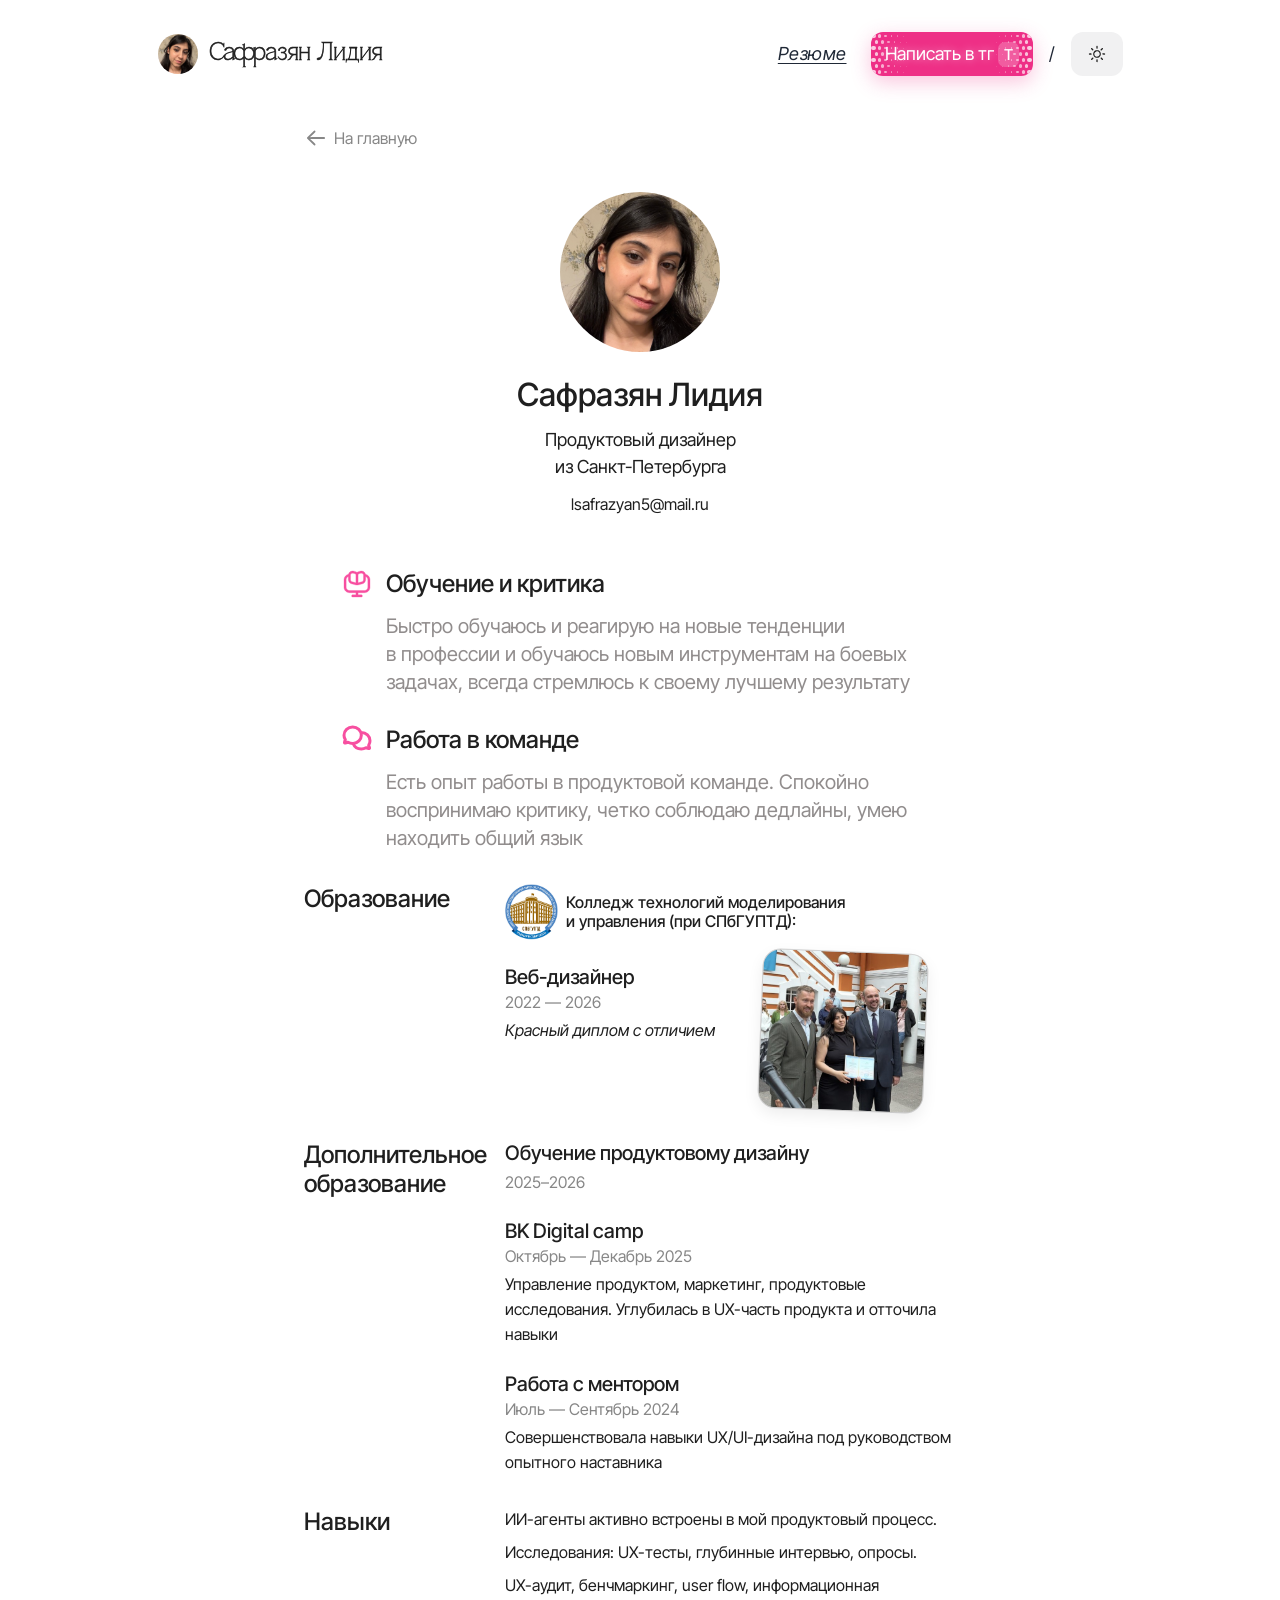
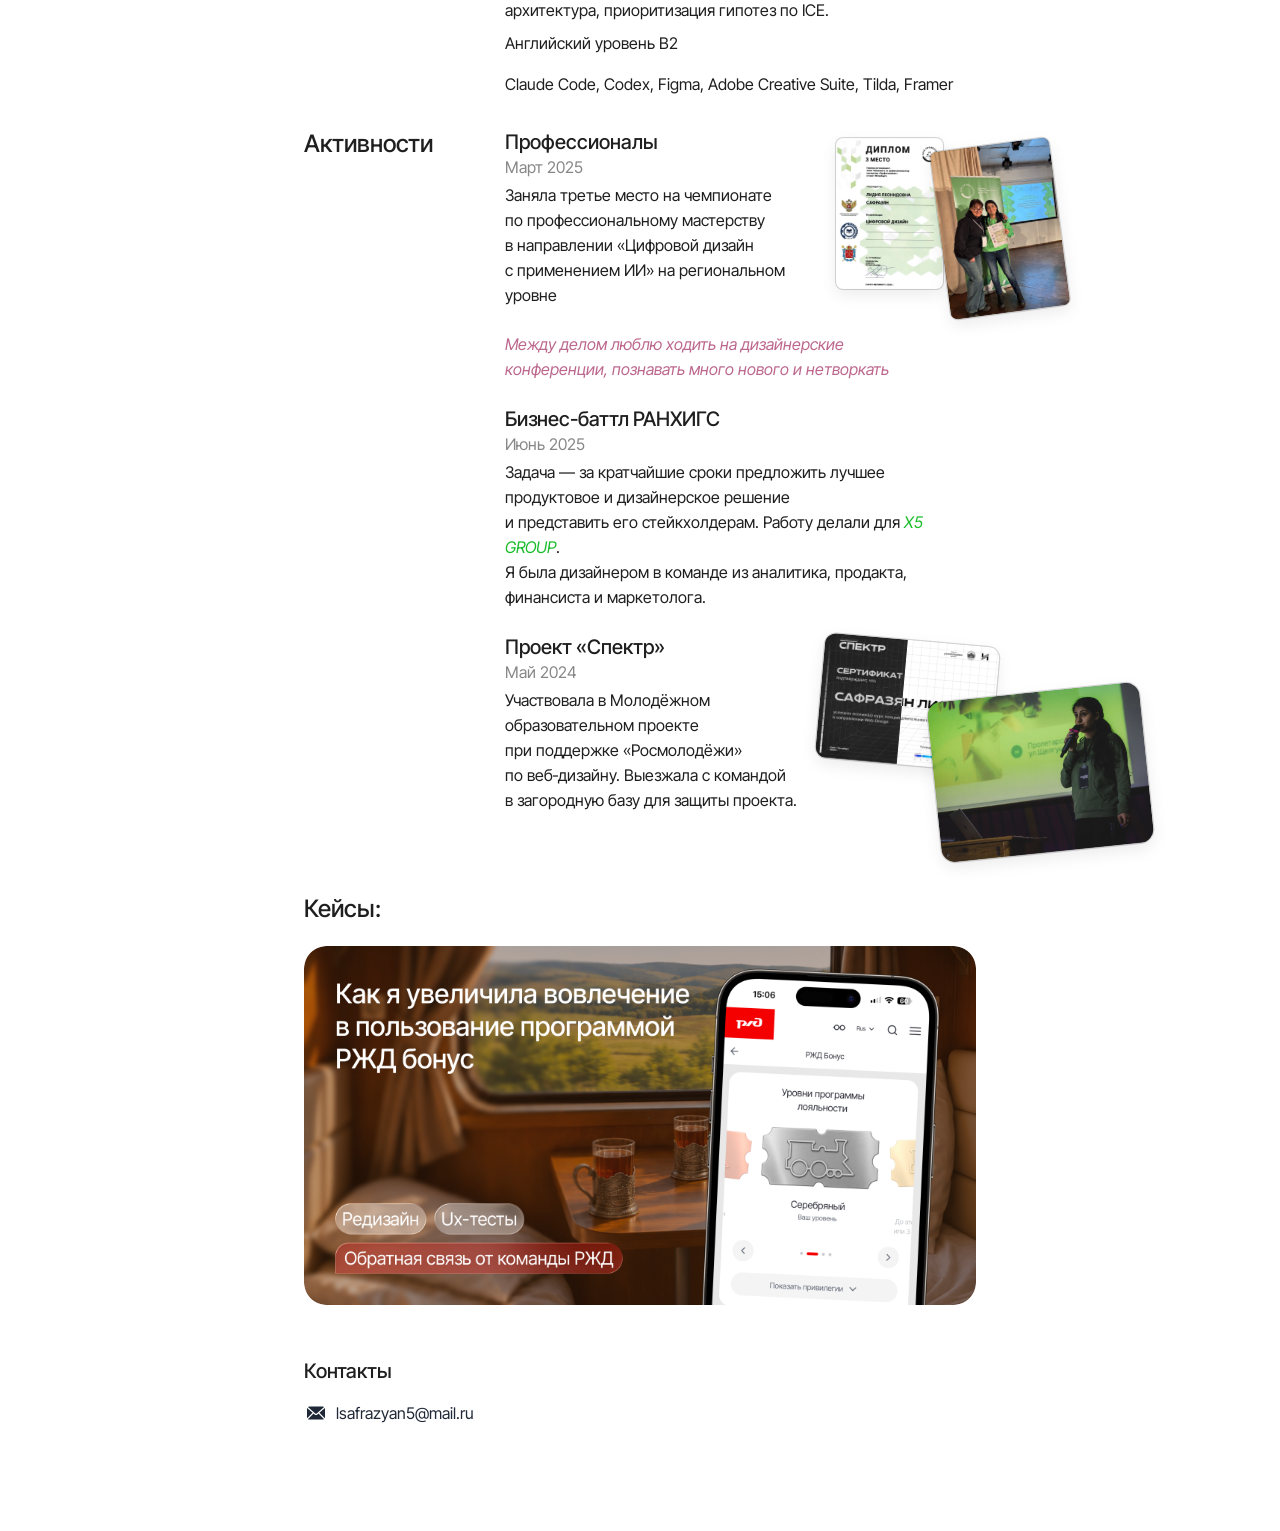
==== resume.html @ 9b8cd56a "Add Figma resume intro, circular portrait and aligned theme toggle" ====
<!doctype html>
<html lang="ru">
<head>
  <meta charset="utf-8">
  <meta name="viewport" content="width=device-width, initial-scale=1">
  <title>Резюме — Сафразян Лидия</title>
  <meta name="description" content="Резюме: Сафразян Лидия, продуктовый дизайнер из Санкт-Петербурга">
  <script>
    (() => {
      let theme = "light";
      try { if (localStorage.getItem("portfolio-theme") === "dark") theme = "dark"; } catch {}
      document.documentElement.dataset.theme = theme;
      document.documentElement.style.colorScheme = theme;
    })();
  </script>
  <link rel="preconnect" href="https://fonts.googleapis.com">
  <link rel="preconnect" href="https://fonts.gstatic.com" crossorigin>
  <link rel="stylesheet" href="css/base.css?v=20261102-eleven">
  <link rel="stylesheet" href="css/home.css?cover=20261103-round-avatar&v=20261102-eleven">
  <link rel="stylesheet" href="css/resume.css?v=20261103-intro">
  <link rel="stylesheet" href="css/tg-button.css?v=20261103-no-ring">
</head>
<body class="page-resume">
  <header class="hdr">
    <div class="hdr-in">
      <a class="name" id="name" href="index.html"><img class="avatar" src="assets/resume-photo.jpg" width="40" height="40" alt="Аватар Лидии"><span>Сафразян Лидия</span></a>
      <nav class="hdr-nav" aria-label="Основная навигация">
        <a class="resume-link" href="resume.html" aria-current="page">Резюме</a>
        <div class="dock">
          <a class="write tg-fx" id="write" href="https://t.me/sellywood" target="_blank" rel="noopener noreferrer"><span>Написать в тг</span><span class="keys" aria-hidden="true"><i class="key">T</i></span></a>
          <span class="slash" aria-hidden="true">/</span>
          <button class="theme-toggle" id="theme-toggle" type="button" aria-label="Включить тёмную тему" aria-pressed="false"><span class="theme-icon" aria-hidden="true"><svg class="theme-glyph theme-sun" data-icon="sf:sun.max" aria-hidden="true" xmlns="http://www.w3.org/2000/svg" width="24" height="24" viewBox="0 0 640 640" fill="currentColor"><path fill-rule="evenodd" d="M311.31,579.47 C308.14,577.89 305.15,575.38 303.36,572.80 L300.50,568.67 L300.21,536.37 C299.94,506.04 300.04,503.84 301.86,500.29 C308.44,487.45 326.03,484.79 335.70,495.17 C340.70,500.53 341.00,502.77 341.00,535.35 C341.00,568.87 340.84,569.92 334.83,575.70 C327.91,582.35 319.72,583.66 311.31,579.47 Z M140.49,509.14 C129.76,504.26 125.20,491.25 130.57,480.86 C132.84,476.47 173.53,436.77 177.81,434.78 C184.52,431.64 194.38,432.92 200.01,437.66 C206.57,443.18 208.90,453.51 205.45,461.78 C203.34,466.84 163.91,506.57 158.50,509.09 C153.41,511.46 145.66,511.48 140.49,509.14 Z M482.50,509.58 C480.85,508.84 469.55,498.17 457.39,485.86 C436.47,464.71 435.21,463.22 434.05,458.30 C430.68,444.00 442.27,431.58 457.32,433.35 C459.97,433.67 463.57,434.81 465.32,435.90 C467.07,436.98 478.01,447.46 489.63,459.19 C509.87,479.61 510.80,480.72 511.86,485.72 C514.12,496.40 509.56,505.36 499.78,509.45 C495.25,511.34 486.57,511.40 482.50,509.58 Z M300.74,441.44 C274.75,437.40 252.93,426.01 232.93,406.05 C210.49,383.65 198.91,357.47 197.29,325.50 C195.95,298.95 204.62,269.45 219.91,248.50 C235.27,227.46 258.59,210.37 282.50,202.64 C305.98,195.05 334.68,195.06 358.87,202.68 C387.65,211.74 415.57,235.38 429.81,262.75 C449.93,301.43 448.04,348.31 424.84,385.69 C418.31,396.23 402.57,412.68 391.50,420.57 C365.75,438.90 332.92,446.45 300.74,441.44 Z M342.57,403.15 C358.98,398.88 371.36,391.62 382.90,379.47 C399.27,362.24 407.00,343.16 407.00,320.00 C407.00,296.70 398.36,275.81 381.82,259.12 C368.74,245.92 353.16,237.95 334.56,234.95 C325.23,233.44 306.81,234.21 298.56,236.46 C269.42,244.38 248.07,264.47 237.84,293.58 C235.13,301.28 234.63,304.26 234.21,315.38 C233.46,335.19 236.67,348.42 246.08,364.24 C250.68,371.99 261.74,384.17 269.04,389.53 C278.72,396.64 295.32,403.30 308.50,405.36 C315.45,406.44 334.67,405.20 342.57,403.15 Z M74.34,340.04 C62.75,337.28 55.86,325.67 58.96,314.15 C60.45,308.61 67.04,301.90 72.62,300.23 C77.95,298.64 130.21,298.52 136.44,300.09 C141.81,301.44 147.44,305.98 150.03,311.06 C153.93,318.70 151.69,329.72 145.09,335.27 C139.06,340.35 134.29,341.01 104.57,340.90 C89.68,340.84 76.08,340.46 74.34,340.04 Z M503.22,339.11 C494.10,335.96 489.00,329.14 489.00,320.10 C489.00,313.74 490.06,311.04 494.50,306.13 C500.51,299.48 503.27,299.00 535.24,299.00 C553.17,299.00 564.77,299.42 567.75,300.17 C576.10,302.27 583.02,311.55 582.99,320.62 C582.98,325.01 578.62,333.42 575.04,335.97 C568.73,340.47 564.49,341.00 535.59,340.97 C512.02,340.94 507.81,340.70 503.22,339.11 Z M177.50,205.08 C172.49,202.74 131.56,161.76 129.98,157.50 C128.53,153.63 128.54,145.34 129.99,141.50 C133.92,131.12 148.71,125.69 158.79,130.93 C163.36,133.31 203.19,173.28 205.40,177.70 C207.55,182.00 207.40,190.53 205.09,195.62 C200.74,205.20 187.47,209.75 177.50,205.08 Z M446.00,205.41 C436.75,201.41 431.75,191.50 434.04,181.70 C435.18,176.78 436.40,175.34 456.87,154.67 C468.77,142.67 480.17,131.98 482.21,130.92 C486.67,128.61 495.27,128.37 500.13,130.42 C503.63,131.90 509.03,137.03 510.75,140.50 C512.81,144.67 513.12,150.09 511.59,155.30 C510.19,160.06 508.22,162.34 488.28,182.21 C474.22,196.23 465.18,204.47 462.78,205.46 C458.10,207.40 450.55,207.38 446.00,205.41 Z M312.50,149.62 C306.68,146.88 303.70,143.93 301.55,138.77 C300.26,135.70 300.00,129.79 300.00,104.19 C300.00,73.80 300.04,73.25 302.33,68.91 C303.61,66.48 306.57,63.15 308.91,61.50 C312.71,58.83 313.97,58.50 320.50,58.50 C327.03,58.50 328.29,58.83 332.09,61.50 C334.43,63.15 337.41,66.52 338.71,68.98 C341.08,73.46 341.08,73.47 340.79,105.65 L340.50,137.83 L337.49,142.17 C334.11,147.05 325.57,152.01 320.57,151.99 C318.88,151.98 315.25,150.92 312.50,149.62 Z"/></svg><svg class="theme-glyph theme-moon" data-icon="sf:moon" data-source="SF-Pro-Regular" aria-hidden="true" xmlns="http://www.w3.org/2000/svg" width="24" height="24" viewBox="0 0 24 24" fill="currentColor"><path transform="translate(0.953780 26.598318) scale(0.021126 -0.021126)" d="M543 265Q421 265 320.0 324.5Q219 384 159.5 484.5Q100 585 100 707Q100 796 133.0 875.0Q166 954 225.5 1015.5Q285 1077 366 1112Q390 1123 404.5 1110.0Q419 1097 409 1070Q399 1044 392.0 1006.5Q385 969 385 936Q385 748 488.0 644.5Q591 541 779 541Q810 541 845.0 546.5Q880 552 904 560Q926 567 939.0 553.0Q952 539 940 515Q890 411 785.0 338.0Q680 265 543 265Z"/></svg></span></button>
        </div>
      </nav>
    </div>
  </header>
  <main class="home resume-page" id="top">
    <a class="back" href="index.html"><svg class="icon" data-icon="sf:arrow.left" data-source="SF-Pro-Regular-U2190" aria-hidden="true" xmlns="http://www.w3.org/2000/svg" width="24" height="24" viewBox="0 0 24 24" fill="currentColor"><path transform="translate(0.5257731958762886 20.931958762886598) scale(0.012371134020618556 -0.012371134020618556)" d="M803 122Q770 122 744 147L228 662Q200 688 200 722Q200 756 228 782L744 1297Q770 1322 803 1322Q836 1322 858.5 1300.0Q881 1278 881 1244Q881 1228 875.5 1213.0Q870 1198 859 1188L721 1045L363 722L721 399L859 256Q870 246 875.5 231.0Q881 216 881 200Q881 166 858.5 144.0Q836 122 803 122ZM631 641 365 660Q338 660 320.5 677.5Q303 695 303 722Q303 749 320.0 766.5Q337 784 365 784L631 803H1575Q1611 803 1633.0 780.0Q1655 757 1655 722Q1655 687 1633.0 664.0Q1611 641 1575 641Z"/></svg><span>На главную</span></a>
    <div class="layout">
      <aside class="intro">
        <img class="home-portrait" src="assets/resume-photo.jpg" width="450" height="556" alt="Фото Лидии Сафразян">
        <h1 class="home-name">Сафразян Лидия</h1>
        <p class="bio">Продуктовый дизайнер<br>из <span style="white-space:nowrap">Санкт-Петербурга</span></p>
        <a class="home-email" href="mailto:lsafrazyan5@mail.ru">lsafrazyan5@mail.ru</a>
      </aside>
      <article class="article resume">
        <section class="resume-strengths" aria-label="Обо мне">
          <div class="resume-strength"><div class="resume-strength-heading"><img data-no-zoom src="assets/resume-intro/learning.svg" width="40" height="40" alt=""><h2>Обучение и критика</h2></div><p>Быстро обучаюсь и реагирую на новые тенденции в профессии и обучаюсь новым инструментам на боевых задачах, всегда стремлюсь к своему лучшему результату</p></div>
          <div class="resume-strength"><div class="resume-strength-heading"><img data-no-zoom src="assets/resume-intro/team.svg" width="40" height="40" alt=""><h2>Работа в команде</h2></div><p>Есть опыт работы в продуктовой команде. Спокойно воспринимаю критику, четко соблюдаю дедлайны, умею находить общий язык</p></div>
        </section>
        <section class="rs-row rs-edu" aria-labelledby="edu-h">
          <h2 id="edu-h">Образование</h2>
          <div class="rs-body">
            <div class="rs-school"><img data-no-zoom class="rs-logo" src="assets/college-logo.png" width="159" height="168" alt="Эмблема СПбГУПТД" decoding="async"><p>Колледж технологий моделирования<br>и&nbsp;управления (при&nbsp;СПбГУПТД):</p></div>
            <div class="rs-entry rs-entry--media"><div class="rs-text"><h3>Веб-дизайнер</h3><p class="rs-date">2022 — 2026</p><p><em>Красный диплом с&nbsp;отличием</em></p></div>
              <div class="rs-pics"><figure class="rs-pic rs-pic--grad" style="--tilt:2.3deg;--tilt-m:-5.83deg"><img src="assets/resume-graduation.jpg" width="492" height="477" decoding="async" alt="Вручение красного диплома"></figure></div></div>
          </div>
        </section>
        <section class="rs-row" aria-labelledby="extra-h">
          <h2 id="extra-h">Дополнительное образование</h2>
          <div class="rs-body">
            <div class="rs-entry"><h3>Обучение продуктовому дизайну</h3><p class="rs-date">2025–2026</p></div>
            <div class="rs-entry"><h3>BK Digital camp</h3><p class="rs-date">Октябрь — Декабрь 2025</p><p>Управление продуктом, маркетинг, продуктовые исследования. Углубилась в&nbsp;UX-часть продукта и&nbsp;отточила навыки</p></div>
            <div class="rs-entry"><h3>Работа с&nbsp;ментором</h3><p class="rs-date">Июль — Сентябрь 2024</p><p>Совершенствовала навыки UX/UI-дизайна под руководством опытного наставника</p></div>
          </div>
        </section>
        <section class="rs-row" aria-labelledby="skills-h">
          <h2 id="skills-h">Навыки</h2>
          <div class="rs-body rs-skills">
            <p>ИИ-агенты активно встроены в&nbsp;мой продуктовый процесс.</p>
            <p>Исследования: UX-тесты, глубинные интервью, опросы.</p>
            <p>UX-аудит, бенчмаркинг, user flow, информационная архитектура, приоритизация гипотез по&nbsp;ICE.</p>
            <p>Английский уровень B2</p>
            <p class="rs-tools-text">Claude Code, Codex, Figma, Adobe Creative Suite, Tilda, Framer</p>
          </div>
        </section>
        <section class="rs-row" id="activities" aria-labelledby="act-h">
          <h2 id="act-h">Активности</h2>
          <div class="rs-body">
            <div class="rs-entry rs-entry--media rs-pro"><div class="rs-text"><h3>Профессионалы</h3><p class="rs-date">Март 2025</p><p>Заняла третье место на&nbsp;чемпионате по&nbsp;профессиональному мастерству в&nbsp;направлении «Цифровой дизайн с&nbsp;применением ИИ» на&nbsp;региональном уровне</p></div>
              <div class="rs-pics"><figure class="rs-pic rs-pic--diploma" style="--tilt:0deg"><img src="assets/activity-1.jpg" width="1134" height="1600" loading="lazy" decoding="async" alt="Диплом 3 место регионального этапа Чемпионата «Профессионалы» 2025, Цифровой дизайн"></figure><figure class="rs-pic rs-pic--award" style="--tilt:-7.52deg"><img src="assets/activity-2.jpg" width="1200" height="1600" loading="lazy" decoding="async" alt="Награждение на чемпионате «Профессионалы»"></figure></div></div>
            <p class="rs-note">Между делом люблю ходить на&nbsp;дизайнерские конференции, познавать много нового и&nbsp;нетворкать</p>
            <div class="rs-entry"><h3>Бизнес-баттл РАНХИГС</h3><p class="rs-date">Июнь 2025</p><p>Задача&nbsp;— за&nbsp;кратчайшие сроки предложить лучшее продуктовое и&nbsp;дизайнерское решение <br class="br-wide">и&nbsp;представить его стейкхолдерам. Работу делали для <em class="rs-x5">X5 GROUP</em>.<br>Я&nbsp;была дизайнером в&nbsp;команде из&nbsp;аналитика, продакта, финансиста и&nbsp;маркетолога.</p></div>
            <div class="rs-entry rs-entry--media rs-spectr"><div class="rs-text"><h3>Проект «Спектр»</h3><p class="rs-date">Май 2024</p><p>Участвовала в&nbsp;Молодёжном образовательном проекте при поддержке «Росмолодёжи» по&nbsp;веб&#8209;дизайну. Выезжала с&nbsp;командой в&nbsp;загородную базу для защиты проекта.</p></div>
              <div class="rs-pics"><figure class="rs-pic rs-pic--cert" style="--tilt:5.11deg"><img src="assets/activity-3.jpg" width="1600" height="1140" loading="lazy" decoding="async" alt="Сертификат курса «Спектр», Web Design, 2024"></figure><figure class="rs-pic rs-pic--stage" style="--tilt:-5.91deg"><img src="assets/activity-4.jpg" width="1600" height="1068" loading="lazy" decoding="async" alt="Выступление на сцене"></figure></div></div>
          </div>
        </section>
        <section class="rs-cases" aria-labelledby="cases-h">
          <h2 id="cases-h">Кейсы:</h2>
          <div class="cases">
            <a class="case" href="case/rzd-bonus.html">
              <picture class="case-media case-media--rzd">
            <source media="(max-width:820px)" srcset="assets/rzd-cover-mobile-3x.png" width="1989" height="3099">
            <img data-no-zoom src="assets/rzd-cover-desktop-3x.png" width="3600" height="1920" alt="Как я увеличила вовлечение в пользование программой РЖД бонус. Редизайн, UX-тесты и обратная связь от команды РЖД" decoding="async">
          </picture>
        </a>
            
          </div>
        </section>
        <div class="contacts contacts-bottom">
          <h2>Контакты</h2>
          <ul class="contact-links">
            <li><a href="mailto:lsafrazyan5@mail.ru"><svg class="icon" data-icon="sf:envelope" data-source="SF-Pro-Regular" aria-hidden="true" xmlns="http://www.w3.org/2000/svg" width="24" height="24" viewBox="0 0 24 24" fill="currentColor"><path transform="translate(1.068670 25.944206) scale(0.019313 -0.019313)" d="M566 684Q558 684 548.5 687.5Q539 691 531 699L146 1037Q177 1057 225 1057H908Q955 1057 987 1037L601 699Q593 691 584.0 687.5Q575 684 566 684ZM108 456Q100 479 100 510V934Q100 971 107 985L389 738ZM211 387Q172 387 147 404L438 695L493 647Q526 617 566 617Q605 617 639 647L694 695L985 404Q974 397 958.0 392.0Q942 387 921 387ZM1025 456 743 738 1025 985Q1027 980 1029.5 966.5Q1032 953 1032 934V510Q1032 492 1030.0 479.5Q1028 467 1025 456Z"/></svg><span>lsafrazyan5@mail.ru</span></a></li>
          </ul>
        </div>
      </article>
    </div>
  </main>
  <script src="js/typo-nbsp.js?v=20261102-eleven"></script>
  <script src="js/theme.js?v=20261102-eleven"></script>
  <script src="js/emoji.js?v=20261102-eleven"></script>
  <script src="js/tg-button.js?v=20261102-eleven"></script>
  <script src="js/lightbox.js?v=20261102-eleven"></script>
</body>
</html>
---- css/base.css ----
/* Общие стили сайта: шрифты, цвета, шапка, кнопки, контакты.
   Подключается на всех страницах нового вида (главная, кейсы). */
@import url('https://fonts.googleapis.com/css2?family=Inter+Tight:ital,wght@0,400;0,500;1,400&display=swap');
/* Felidae — антиква для имени, файл шрифта прислала Лидия */
@font-face{font-family:"Felidae";src:url("../assets/fonts/felidae.woff2") format("woff2");font-weight:400;font-style:normal;font-display:swap}

:root{
  --page:#fff;
  --header:#fff;
  --ink:#1f1f1f;          /* основной текст: мягкий чёрный вместо #020202 */
  --link:#1f2836;         /* ссылки и кнопки: мягкий тёмно-синий вместо #04142c */
  --badge-ink:#3b3b3b;
  --button:#f1f1f2;
  --button-hover:#e2e2e3;
  --key:#e2e2e3;
  --ring:rgba(0,0,0,.08);
  --cover-shadow:0 8px 24px rgba(0,0,0,.08),0 0 0 1px var(--ring);
  --dock-shadow:0 4px 16px rgba(0,0,0,.12);
  --content:904px;
}
html[data-theme=dark]{
  --page:#141414;
  --header:#141414;
  --ink:#f2f2f2;
  --link:#e8e8ee;
  --badge-ink:#dedede;
  --button:#282828;
  --button-hover:#353535;
  --key:#3a3a3a;
  --ring:rgba(255,255,255,.1);
  --cover-shadow:0 8px 24px rgba(0,0,0,.45),0 0 0 1px var(--ring);
  --dock-shadow:0 4px 16px rgba(0,0,0,.5);
}

*{box-sizing:border-box}
html{scroll-behavior:smooth}
body{margin:0;background:var(--page);color:var(--ink);font-family:"Inter Tight",Arial,sans-serif;font-size:16px;line-height:24px;letter-spacing:0;-webkit-font-smoothing:antialiased;transition:background-color .25s,color .25s}
body{-webkit-user-select:text;user-select:text}
a{color:inherit;text-decoration:none}
a span,a h2,a h3{-webkit-user-select:text;user-select:text}
button{font:inherit;color:inherit}
h2,h3,p,ul{margin:0}
.emoji-canvas{position:fixed;z-index:40;inset:0;width:100%;height:100%;pointer-events:none}

/* ---- Шапка: закреплена сверху, белая подложка во всю ширину, содержимое по ширине контента ---- */
.hdr{position:fixed;z-index:20;top:0;left:0;right:0;background:var(--header);transition:background-color .25s}
.hdr-in{width:min(var(--content),100% - 32px);margin:0 auto;padding:32px 0 16px;display:flex;align-items:center;justify-content:space-between;gap:24px}
.name{display:inline-flex;align-items:center;gap:12px;min-height:44px;font-family:"Felidae",Georgia,serif;font-weight:400;font-size:26px;line-height:32px;letter-spacing:.08em;-webkit-text-stroke:.6px currentColor;white-space:nowrap;transition:opacity .2s}
.name:hover,.name:focus-visible{opacity:.6}
.avatar{display:block;width:40px;height:40px;border-radius:50%;object-fit:cover;flex-shrink:0}
.hdr-nav{display:flex;align-items:center;gap:24px}
.resume-link{letter-spacing:.025em;font-kerning:none;color:var(--link);font-size:18px;line-height:24px;font-style:italic;text-decoration:underline;text-underline-offset:3px;text-decoration-thickness:1px;transition:opacity .2s}
.resume-link:hover,.resume-link:focus-visible{opacity:.6}
.dock{display:flex;align-items:center;gap:16px}
.write{display:inline-flex;align-items:center;gap:4px;height:44px;padding:0 14px;border-radius:12px;background:var(--button);color:var(--link);font-size:18px;line-height:24px;white-space:nowrap;transition:background-color .2s}
.write:hover,.write:focus-visible{background:var(--button-hover)}
.keys{display:inline-flex;align-items:center;height:25px;padding:0 6px;border-radius:7px;background:var(--key);color:var(--badge-ink)}
.key{font-style:normal;font-weight:500;font-size:15px;line-height:17px}
.slash{color:var(--link);font-size:18px;line-height:24px}

/* Переключатель темы */
.theme-toggle{display:inline-flex;align-items:center;justify-content:center;flex-shrink:0;width:52px;height:44px;padding:0;border:0;border-radius:12px;background:var(--button);color:var(--ink);cursor:pointer;transition:transform .32s cubic-bezier(.22,1,.36,1),background-color .2s}
.theme-toggle:hover{background:var(--button-hover)}
.theme-toggle:focus-visible{outline:2px solid var(--link);outline-offset:2px}
.theme-toggle:active{transform:scale(.92)}
.theme-icon{position:relative;display:block;width:20px;height:20px;transition:transform .52s cubic-bezier(.22,1,.36,1),filter .32s}
.theme-glyph{position:absolute;inset:0;width:20px;height:20px;transform-origin:center;transition:transform .42s cubic-bezier(.22,1,.36,1),opacity .22s}
.theme-sun{opacity:1;transform:rotate(0) scale(1)}
.theme-moon{opacity:0;transform:translate(-1px,1px) scale(.62) rotate(52deg)}
html[data-theme=dark] .theme-sun{opacity:0;transform:rotate(90deg) scale(.55)}
html[data-theme=dark] .theme-moon{opacity:1;transform:translate(0) scale(.9) rotate(19deg)}
html[data-theme=dark] .theme-icon{transform:rotate(-18deg) scale(1.04);filter:drop-shadow(0 0 3px #f2f2ee38)}

/* Контакты */
.contacts{display:flex;flex-direction:column;gap:16px}
.contacts h2{font-size:20px;line-height:28px;font-weight:500}
.contact-links{list-style:none;padding:0;display:flex;flex-direction:column;gap:12px;color:var(--link)}
.contact-links a{display:inline-flex;align-items:center;gap:8px;transition:opacity .2s}
.contact-links a:hover,.contact-links a:focus-visible{opacity:.6}
.contact-links .tg{gap:6px}
.icon{display:block;width:24px;height:24px;flex-shrink:0}

/* ---- Мобильная версия ---- */
@media(max-width:820px){
  .hdr-in{width:100%;padding:12px 16px;min-height:68px;gap:16px}
  .name{gap:6px;min-height:44px;font-size:20px;line-height:26px;-webkit-text-stroke:.5px currentColor}
  .avatar{width:32px;height:32px}
  .hdr-nav{gap:0}
  /* Кнопки «Написать в тг» и смена темы закреплены внизу экрана */
  .dock{position:fixed;z-index:30;right:16px;bottom:16px;gap:8px}
  .dock .keys,.dock .slash{display:none}
  .write,.theme-toggle{box-shadow:var(--dock-shadow)}
}

@media(prefers-reduced-motion:reduce){
  html{scroll-behavior:auto}
  body,.hdr,.write,.theme-toggle,.theme-icon,.theme-glyph{transition:none}
}
---- css/home.css ----
@font-face{font-family:"Inter Tight";src:url("../assets/fonts/inter-tight-variable.woff2") format("woff2");font-weight:100 900;font-style:normal;font-display:swap}
/* Главная страница: единая центральная композиция. */
.home-index{position:relative}
.home-theme{position:absolute;top:48px;right:0;z-index:10}
.home{width:min(672px,100% - 32px);margin:0 auto;padding:48px 0 100px}
.layout{display:flex;flex-direction:column;align-items:center;gap:32px}
.intro{display:flex;flex-direction:column;align-items:center;text-align:center;gap:12px}
.home-portrait{display:block;width:160px;height:160px;object-fit:cover;border-radius:50%;margin-bottom:12px}
.home-name{margin:0;font-size:32px;line-height:1.2;font-weight:500}
.bio{font-size:18px;line-height:27px}
.home-actions{display:flex;align-items:center;justify-content:center;gap:20px;margin-top:16px}
.home-resume{font-style:italic;letter-spacing:.025em;font-kerning:none;font-size:18px;line-height:24px;text-decoration:underline;text-underline-offset:4px}
.home-write{margin:0}
.contacts{margin-top:20px;gap:16px}
.contact-links{align-items:center}
.cases{width:100%;display:flex;flex-direction:column;gap:64px}
.case{display:flex;flex-direction:column;align-items:center;text-align:center;gap:24px}
.case-media{display:block;overflow:hidden;background:#fff;box-shadow:var(--cover-shadow)}
.case-media img{display:block;width:100%;height:100%;object-fit:cover;transition:transform .6s cubic-bezier(.2,.7,.2,1)}
.case:hover .case-media img{transform:none}
/* Обложки Figma: десктоп 109:112, мобилка 109:92 (03.11.2026). */
.case-media--rzd{width:100%;aspect-ratio:1200/640;border-radius:3.333333% / 6.25%;background:transparent;box-shadow:none}
.case-media--rzd img{height:auto;object-fit:contain}
.case-media--hire{width:100%;aspect-ratio:672/378;border-radius:24px}
.case-copy{display:flex;flex-direction:column;align-items:center;gap:16px}
.case-title{font-size:32px;line-height:39px;font-weight:500}
.badge{display:inline-block;padding:3px 11px;border:1px solid var(--ring);border-radius:14px;background:var(--button);color:var(--badge-ink);font-size:15px;line-height:21px;font-weight:500}
.visuals{display:none}
@media(max-width:820px){
 .home-theme{top:48px;right:0}
 .home{padding:48px 0 112px}
 .layout{gap:32px}
 .cases{gap:48px}
 .case-title{font-size:24px;line-height:30px}
 .case{gap:16px}
 .case-media--rzd{aspect-ratio:663/1033;border-radius:6.033183% / 3.872217%;box-shadow:none}
 .case-media--hire{aspect-ratio:328/378}
 .br-d{display:none}
 .visuals{display:block;font-size:24px;line-height:30px;font-weight:500}
}
@media(prefers-reduced-motion:reduce){.case-media img{transition:none}}
---- css/resume.css ----
/* Локальный шрифт для резюме: не зависит от загрузки Google Fonts. */
@font-face{font-family:"Inter Tight";src:url("../assets/fonts/inter-tight-variable.woff2") format("woff2");font-weight:100 900;font-style:normal;font-display:swap}
.page-resume .name{letter-spacing:0}
/* Резюме. Перенесено из Figma: «Резюме — 1441» (1440) и «Резюме — 1442» (360).
   Подключается после base.css и home.css: шапка, кнопки, контакты и карточки кейсов общие с главной. */
:root{--muted:#878787;--line:rgba(0,0,0,.16);--note:#bc678d;--x5:#1cbd2c;--content:965px}
html[data-theme=dark]{--muted:#a0a0a0;--line:rgba(255,255,255,.2);--note:#e08fb3;--x5:#4fd65c}

/* ---- Каркас ---- */
.resume-page{padding-top:116px}
.back{display:flex;width:fit-content;align-items:center;gap:6px;min-height:44px;color:var(--muted);font-size:16px;line-height:24px;transition:opacity .2s}
.back:hover,.back:focus-visible{opacity:.6}
.back .icon,.back svg{display:block;width:24px;height:24px;flex-shrink:0}
.resume-page .layout{margin-top:32px;grid-template-columns:192px minmax(0,725px);gap:48px}
.resume-page .intro{top:132px}

/* ---- Левая колонка ---- */
.about{display:flex;flex-direction:column;gap:16px}
.resume-photo{display:block;width:160px;height:160px;object-fit:cover;border-radius:20px;box-shadow:0 0 0 1px var(--line)}
.about-name{margin:0 0 8px;font-size:24px;line-height:32px;font-weight:500}
.about .bio{font-size:16px;line-height:24px}

/* ---- Правая колонка: строки «подпись | содержимое» ---- */
.resume{display:flex;flex-direction:column;gap:32px;min-width:0}
.rs-row{display:grid;grid-template-columns:201px minmax(0,1fr);align-items:start}
.rs-row>h2{padding-right:16px;font-size:24px;line-height:29px;font-weight:500}
.rs-body{display:flex;flex-direction:column;gap:24px;min-width:0}
.rs-entry,.rs-text{display:flex;flex-direction:column}
.rs-entry>p:last-child,.rs-text>p:last-child{margin-top:4px}
.resume h3{font-size:20px;line-height:27px;font-weight:500}
.resume p{font-size:16px;line-height:25px}
.resume .rs-date{color:var(--muted);line-height:23px}
.resume em{font-style:italic}
.rs-school{display:flex;align-items:center;gap:8px}
.rs-school p{font-weight:500;line-height:19px}
.rs-logo{display:block;width:53px;height:56px;flex-shrink:0}
html[data-theme=dark] .rs-logo{border-radius:50%}
.rs-skills{gap:8px}
.resume .rs-note{max-width:417px;color:var(--note);font-style:italic}
.rs-x5{color:var(--x5)}

/* ---- Фото под углом. Привязаны к своему блоку: двигаются и тянутся вместе с ним ---- */
.rs-entry--media{position:relative}
.rs-pics{position:absolute;inset:0;pointer-events:none}
.rs-pic{position:absolute;margin:0;pointer-events:auto;transform:rotate(var(--tilt,0deg));transition:transform .35s cubic-bezier(.22,1,.36,1)}
.rs-pic img{display:block;width:100%;height:100%;object-fit:cover;border-radius:12px;background:#f2f2f2;box-shadow:0 0 0 1px var(--line),0 6px 16px rgba(0,0,0,.08);cursor:zoom-in}
.rs-pic img:focus-visible{outline:2px solid var(--link);outline-offset:3px}
.rs-pic--grad{aspect-ratio:164/158}.rs-pic--grad img{border-radius:17px}
.rs-pic--diploma{aspect-ratio:107/151}.rs-pic--diploma img{border-radius:7px}
.rs-pic--award{aspect-ratio:120/169}.rs-pic--award img{border-radius:7px}
.rs-pic--cert{aspect-ratio:175/125}.rs-pic--cert img{border-radius:11px}
.rs-pic--stage{aspect-ratio:213/161}.rs-pic--stage img{border-radius:14px}
/* наведение: чуть крупнее и доворот на 0.6° в сторону наклона */
@media(hover:hover) and (min-width:821px){
  .rs-pic{--nudge:.6deg}
  .rs-pic[style*="--tilt:-"]{--nudge:-.6deg}
  .rs-pic:hover,.rs-pic:focus-within{z-index:3;transform:rotate(calc(var(--tilt,0deg) + var(--nudge))) scale(1.05)}
}

/* Десктоп: координаты из макета 1440, от левого верхнего угла своего блока */
.rs-edu{min-height:224px}
.rs-edu .rs-text{max-width:250px}
.rs-pic--grad{left:256px;top:-12px;width:164px}
.rs-pro .rs-text{max-width:322px}
.rs-spectr .rs-text{max-width:300px}
.rs-spectr{min-height:230px} /* низ повёрнутого фото со сцены: до «Кейсов» ровно 32px */
.rs-pic--diploma{left:331px;top:9px;width:107px}
.rs-pic--award{left:435px;top:15px;width:120px}
.rs-pic--cert{left:315px;top:6px;width:175px}
.rs-pic--stage{left:429px;top:58px;width:213px}

/* Узкий десктоп и телефон: фото под текстом блока, раскладка из макета 360 в процентах */
@media(max-width:1239px){
  .rs-pro .rs-text,.rs-spectr .rs-text{max-width:none}
  .rs-spectr{min-height:0}
  .rs-pro .rs-pics,.rs-spectr .rs-pics{position:relative;inset:auto;width:100%;max-width:400px;margin-top:14px}
  .rs-pro .rs-pics{aspect-ratio:333/218}
  .rs-spectr .rs-pics{aspect-ratio:333/220;margin-top:16px}
  .rs-pic--diploma{left:4%;top:0;width:44%}
  .rs-pic--award{left:47%;top:4%;width:43%}
  .rs-pic--cert{left:0;top:3%;width:50%}
  .rs-pic--stage{left:33%;top:26%;width:61%}
  /* выпускное фото — справа от «Веб-дизайнер» */
  .rs-edu{min-height:0}
  .rs-edu .rs-text{max-width:none;padding-right:120px}
  .rs-pic--grad{left:auto;right:5px;top:-6px;width:108px;aspect-ratio:108/100}
  .rs-pic--grad img{border-radius:12px}
}

/* ---- Кейсы ---- */
.rs-cases>h2{margin-bottom:24px;font-size:24px;line-height:26px;font-weight:500}
.resume-page .case-copy{flex-direction:row;justify-content:space-between;gap:16px}
.resume-page .case-copy .badge{flex-shrink:0}
.resume-page .case{gap:16px}
.resume-page .cases{gap:32px}
.resume .case-title{font-size:24px;line-height:30px}
.contacts-bottom h2{font-size:20px;line-height:28px;font-weight:500}

/* ---- Лайтбокс: фото открываются ровно, без наклона ---- */
img.zoomable{cursor:zoom-in}
img.zoomable:focus-visible{outline:2px solid var(--link);outline-offset:3px}
.lb{display:none;position:fixed;inset:0;z-index:100;align-items:center;justify-content:center;background:rgba(0,0,0,.88);opacity:0;transition:opacity .2s ease;touch-action:manipulation;overscroll-behavior:contain}
.lb.is-open{opacity:1}
.lb-fig{margin:0;max-width:min(96vw,1600px);max-height:96vh;display:flex;flex-direction:column;align-items:center;gap:12px;transform:scale(.97);transition:transform .2s ease}
.lb.is-open .lb-fig{transform:none}
.lb-img{max-width:100%;max-height:calc(96vh - 64px);width:auto;height:auto;object-fit:contain;background:#fff;border-radius:8px;touch-action:manipulation}
.lb-cap{max-width:720px;padding:0 16px;color:#e8e8ee;font-size:14px;line-height:20px;text-align:center}
.lb-btn{position:absolute;display:grid;place-items:center;width:48px;height:48px;border:0;border-radius:50%;background:rgba(255,255,255,.14);color:#fff;cursor:pointer;transition:background-color .2s}
.lb-btn svg{display:block}
.lb-btn:hover,.lb-btn:focus-visible{background:rgba(255,255,255,.28)}
.lb-btn:focus-visible{outline:2px solid #fff;outline-offset:2px}
.lb-close{top:max(16px,env(safe-area-inset-top));right:max(16px,env(safe-area-inset-right))}
.lb-prev{left:max(16px,env(safe-area-inset-left));top:50%;margin-top:-24px}
.lb-next{right:max(16px,env(safe-area-inset-right));top:50%;margin-top:-24px}
.lb.is-zoomed .lb-fig{width:100vw;height:100vh;max-width:100vw;max-height:100vh;overflow:auto;-webkit-overflow-scrolling:touch;align-items:flex-start;justify-content:flex-start;transform:none;gap:0;touch-action:pan-x pan-y pinch-zoom}
.lb.is-zoomed .lb-img{max-width:none;max-height:none;border-radius:0}
.lb.is-zoomed .lb-cap{display:none}

/* ---- Телефон (макет 360) ---- */
@media(max-width:820px){
  .resume-page{padding-top:84px}
  .back{min-height:48px;margin-bottom:16px;font-size:16px;line-height:24px}
  .back .icon,.back svg{width:16px;height:16px}
  .resume-page .layout{margin-top:0;gap:24px}
  .rs-row{grid-template-columns:minmax(0,1fr);row-gap:16px}
  .rs-row>h2{padding:0;line-height:25px}
  .rs-body{gap:16px}
  .resume .rs-note,.contacts-bottom{display:none}
  .rs-pic{transform:rotate(var(--tilt-m,var(--tilt,0deg)))}
  .resume{gap:32px}
  .rs-cases>h2{margin-bottom:8px;font-size:22px;line-height:29px}
  .rs-cases .cases{gap:16px}
  .resume-page .case-copy{flex-direction:column;align-items:flex-start}
  .lb-prev,.lb-next{top:auto;bottom:max(16px,env(safe-area-inset-bottom));margin:0}
  .lb-img{max-height:calc(96vh - 140px)}
}
/* На телефоне наведения нет: ни у фото, ни у кейсов и ссылок (иначе эффект «залипает» после тапа) */
@media(max-width:820px),(hover:none){
  .case:hover .case-media img{transform:none}
  .back:hover,.name:hover,.resume-link:hover,.contact-links a:hover{opacity:1}
  .write:hover{background:var(--button)}
  .theme-toggle:hover{background:var(--button)}
}
@media(prefers-reduced-motion:reduce){.rs-pic,.lb,.lb-fig,.lb-btn{transition:none}}

/* Приложения и левый край карточки кейса. */
.resume .rs-cases .case{align-items:flex-start;text-align:left}
.resume .rs-cases .case-copy{align-items:flex-start;flex-direction:column;justify-content:flex-start;text-align:left;width:100%}
.resume .rs-cases .case-title{text-align:left}

.resume .rs-tools-text{margin-top:8px}

.resume .contacts-bottom,.resume .contacts-bottom .contact-links{align-items:flex-start;text-align:left}

.resume-strengths{display:flex;flex-direction:column;gap:24px;width:min(596px,100%);align-self:center}
.resume-strength{display:flex;flex-direction:column;gap:8px}
.resume-strength-heading{display:flex;align-items:center;gap:4px}
.resume-strength-heading img{display:block;flex:none}
.resume-strength-heading h2{font-size:24px;line-height:28px;font-weight:500;margin:0}
.resume .resume-strength p{padding-left:44px;font-size:20px;line-height:28px;color:#918d8d;margin:0}
---- css/tg-button.css ----
/* Кнопка «Написать в тг»: полутоновые точки, наведение, клик.
   Перенесено с холста Design (Tg-button-halftone.dc.html), одобрено 25.10.2026.
   25.10.2026 по её слову ускорено (~1,8×) и размах шире: значения ниже уже новые.
   Размеры, шрифт и отступы кнопки не трогаются — их задают base.css / style.css.
   Точки строит js/tg-button.js. Подключать последним стилем страницы. */
.write.tg-fx{
  position:relative;background:#ee2f86;color:#fff;
  box-shadow:0 6px 20px rgba(238,47,134,.28);
  transition:transform .35s cubic-bezier(.25,.1,.25,1),box-shadow .8s cubic-bezier(.25,.1,.25,1),background-color .8s cubic-bezier(.25,.1,.25,1);
  -webkit-tap-highlight-color:transparent
}
.write.tg-fx:hover,.write.tg-fx:focus-visible{background:#ee2f86}
@media(hover:hover){
  .write.tg-fx:hover{background:#f0388e;box-shadow:0 8px 28px rgba(238,47,134,.44)}
  .write.tg-fx:hover .dots{opacity:1}
  .write.tg-fx:hover .dot.L.c0{transform:scale(1.1)}
  .write.tg-fx:hover .dot.L.c1{transform:translateX(3px) scale(1.2)}
  .write.tg-fx:hover .dot.L.c2{transform:translateX(6px) scale(1.3)}
  .write.tg-fx:hover .dot.L.c3{transform:translateX(9px) scale(1.4)}
  .write.tg-fx:hover .dot.L.c4{transform:translateX(12px) scale(1.5)}
  .write.tg-fx:hover .dot.L.c5{transform:translateX(15px) scale(1.6)}
  .write.tg-fx:hover .dot.R.c0{transform:scale(1.1)}
  .write.tg-fx:hover .dot.R.c1{transform:translateX(-3px) scale(1.2)}
  .write.tg-fx:hover .dot.R.c2{transform:translateX(-6px) scale(1.3)}
  .write.tg-fx:hover .dot.R.c3{transform:translateX(-9px) scale(1.4)}
  .write.tg-fx:hover .dot.R.c4{transform:translateX(-12px) scale(1.5)}
  .write.tg-fx:hover .dot.R.c5{transform:translateX(-15px) scale(1.6)}
}
.write.tg-fx:active{transform:scale(.985)}
.write.tg-fx:focus-visible{outline:2px solid #ee2f86;outline-offset:5px}
.write.tg-fx::after{content:"";position:absolute;inset:-3px;border-radius:15px;pointer-events:none;box-shadow:0 0 0 0 rgba(238,47,134,.4);opacity:0}
.write.tg-fx .lbl,.write.tg-fx .keys{position:relative;z-index:2}
.write.tg-fx .lbl{display:inline-block;text-shadow:0 0 8px rgba(255,255,255,.5)}
.write.tg-fx .keys{background:rgba(255,255,255,.22);color:#fff}
.write.tg-fx .dots{position:absolute;inset:0;z-index:0;overflow:hidden;border-radius:inherit;pointer-events:none;filter:blur(.45px);opacity:1;transition:opacity 1s cubic-bezier(.25,.1,.25,1)}
.write.tg-fx .dot{position:absolute;display:block;transition:transform .6s cubic-bezier(.25,.1,.25,1)}
.write.tg-fx .fl{display:block;width:100%;height:100%;text-decoration:none;animation:tgFloat 2.6s ease-in-out infinite}
.write.tg-fx .tw{display:block;width:100%;height:100%;border-radius:50%;background:rgba(255,255,255,.85);animation:tgBreathe 2s ease-in-out infinite,tgTwinkle 1.7s ease-in-out infinite}
.write.tg-fx .flash{position:absolute;inset:0;z-index:1;border-radius:inherit;pointer-events:none;opacity:0;background:radial-gradient(ellipse at center,rgba(255,255,255,.55),rgba(255,255,255,0) 70%)}
@keyframes tgTwinkle{0%,100%{opacity:.25}50%{opacity:1}}
@keyframes tgBreathe{0%,100%{transform:scale(.4)}50%{transform:scale(1.5)}}
@keyframes tgFloat{0%,100%{transform:translate(0,0)}25%{transform:translate(1.6px,-1.8px)}50%{transform:translate(0,-3px)}75%{transform:translate(-1.6px,-1.8px)}}
/* Клик: два одинаковых набора (a/b), чтобы анимация перезапускалась на каждом нажатии */
.write.tg-fx.fx-a .dot.L{animation:tgBurstLa .9s cubic-bezier(.45,0,.25,1) both}
.write.tg-fx.fx-b .dot.L{animation:tgBurstLb .9s cubic-bezier(.45,0,.25,1) both}
.write.tg-fx.fx-a .dot.R{animation:tgBurstRa .9s cubic-bezier(.45,0,.25,1) both}
.write.tg-fx.fx-b .dot.R{animation:tgBurstRb .9s cubic-bezier(.45,0,.25,1) both}
.write.tg-fx.fx-a .flash{animation:tgFlashA .7s ease-in-out}
.write.tg-fx.fx-b .flash{animation:tgFlashB .7s ease-in-out}
.write.tg-fx.fx-a .lbl{animation:tgPopA .5s cubic-bezier(.25,.1,.25,1)}
.write.tg-fx.fx-b .lbl{animation:tgPopB .5s cubic-bezier(.25,.1,.25,1)}
.write.tg-fx.fx-a::after{animation:tgRingA .7s cubic-bezier(.25,.1,.25,1)}
.write.tg-fx.fx-b::after{animation:tgRingB .7s cubic-bezier(.25,.1,.25,1)}
@keyframes tgBurstLa{35%{opacity:1;transform:translateX(15px) scale(2)}60%{opacity:0;transform:translateX(40px) scale(.4)}72%{opacity:0;transform:none}}
@keyframes tgBurstLb{35%{opacity:1;transform:translateX(15px) scale(2)}60%{opacity:0;transform:translateX(40px) scale(.4)}72%{opacity:0;transform:none}}
@keyframes tgBurstRa{35%{opacity:1;transform:translateX(-15px) scale(2)}60%{opacity:0;transform:translateX(-40px) scale(.4)}72%{opacity:0;transform:none}}
@keyframes tgBurstRb{35%{opacity:1;transform:translateX(-15px) scale(2)}60%{opacity:0;transform:translateX(-40px) scale(.4)}72%{opacity:0;transform:none}}
@keyframes tgFlashA{0%,100%{opacity:0}45%{opacity:1}}
@keyframes tgFlashB{0%,100%{opacity:0}45%{opacity:1}}
@keyframes tgPopA{0%,100%{transform:scale(1)}45%{transform:scale(1.035)}}
@keyframes tgPopB{0%,100%{transform:scale(1)}45%{transform:scale(1.035)}}
@keyframes tgRingA{0%{opacity:0;box-shadow:0 0 0 0 rgba(238,47,134,.4)}15%{opacity:1}100%{opacity:0;box-shadow:0 0 0 14px rgba(238,47,134,0)}}
@keyframes tgRingB{0%{opacity:0;box-shadow:0 0 0 0 rgba(238,47,134,.4)}15%{opacity:1}100%{opacity:0;box-shadow:0 0 0 14px rgba(238,47,134,0)}}
@media(prefers-reduced-motion:reduce){.write.tg-fx,.write.tg-fx *,.write.tg-fx::after{animation:none!important;transition:none!important}}
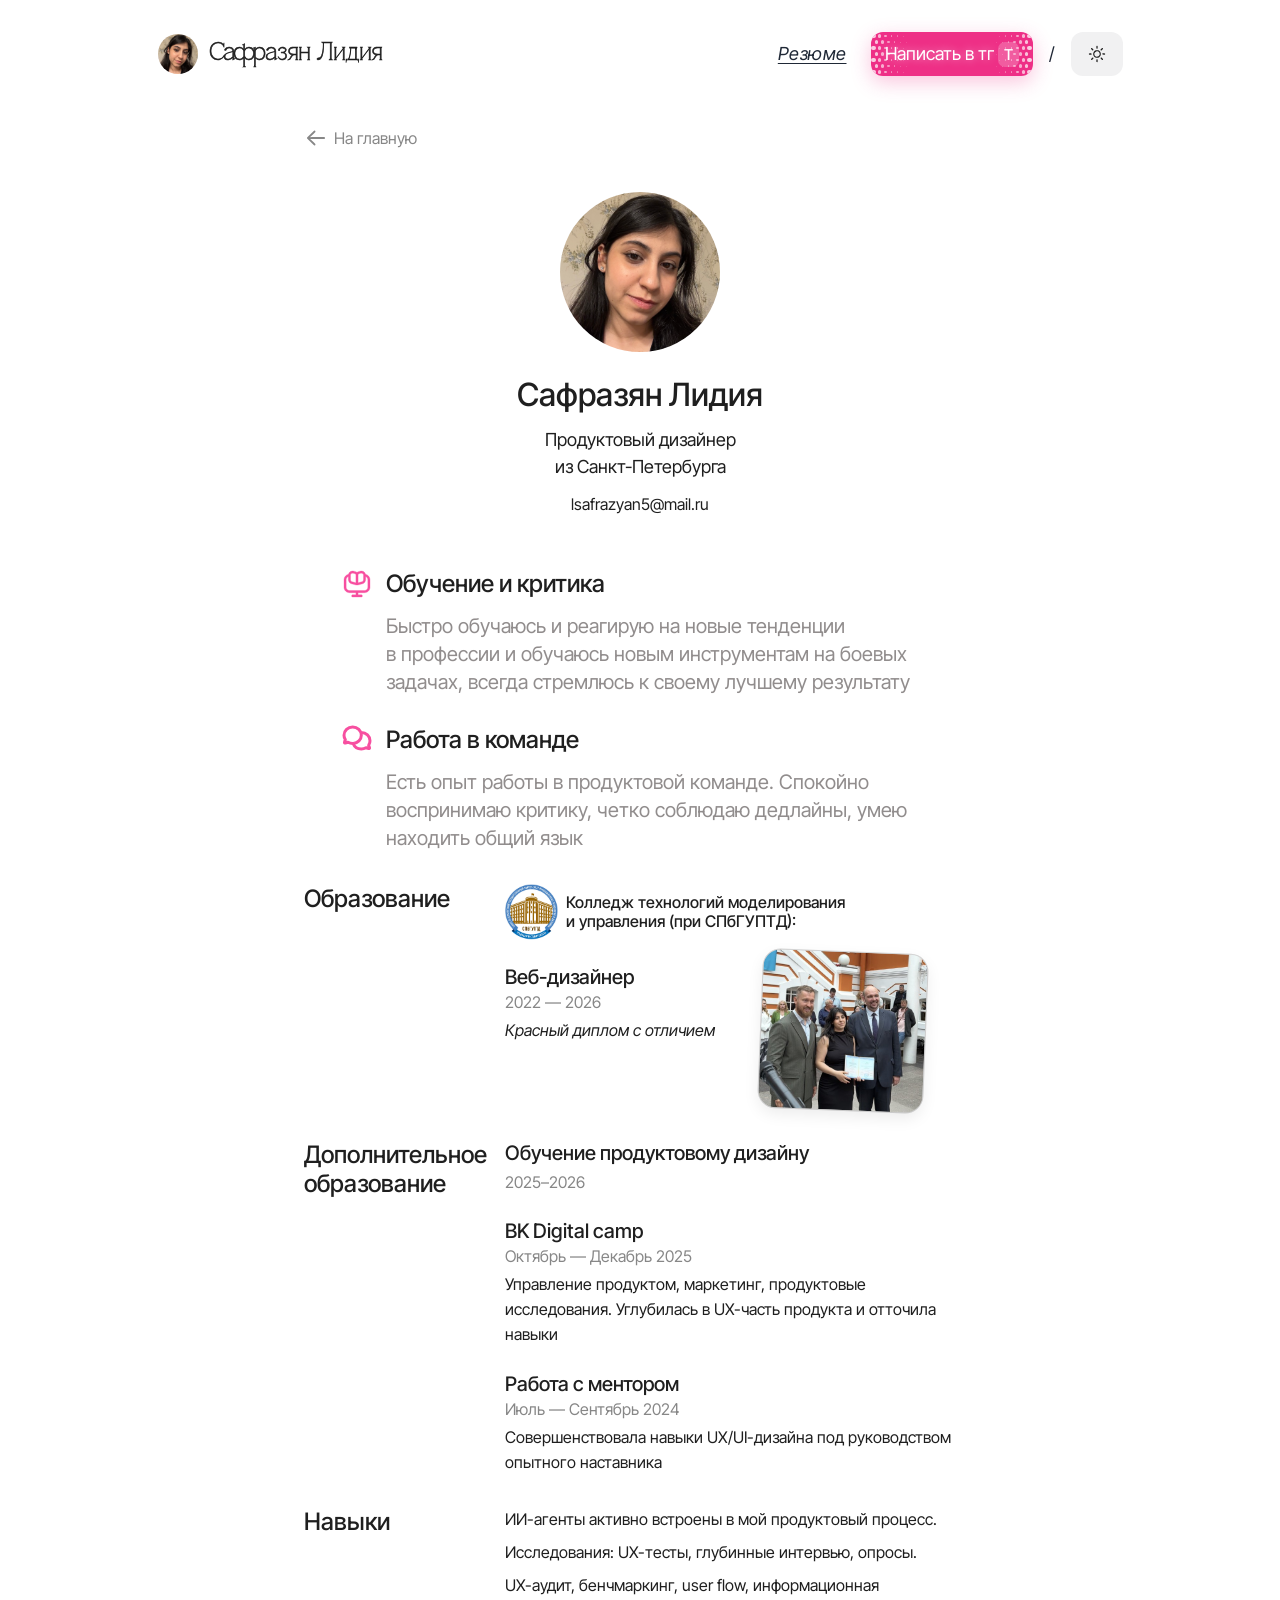
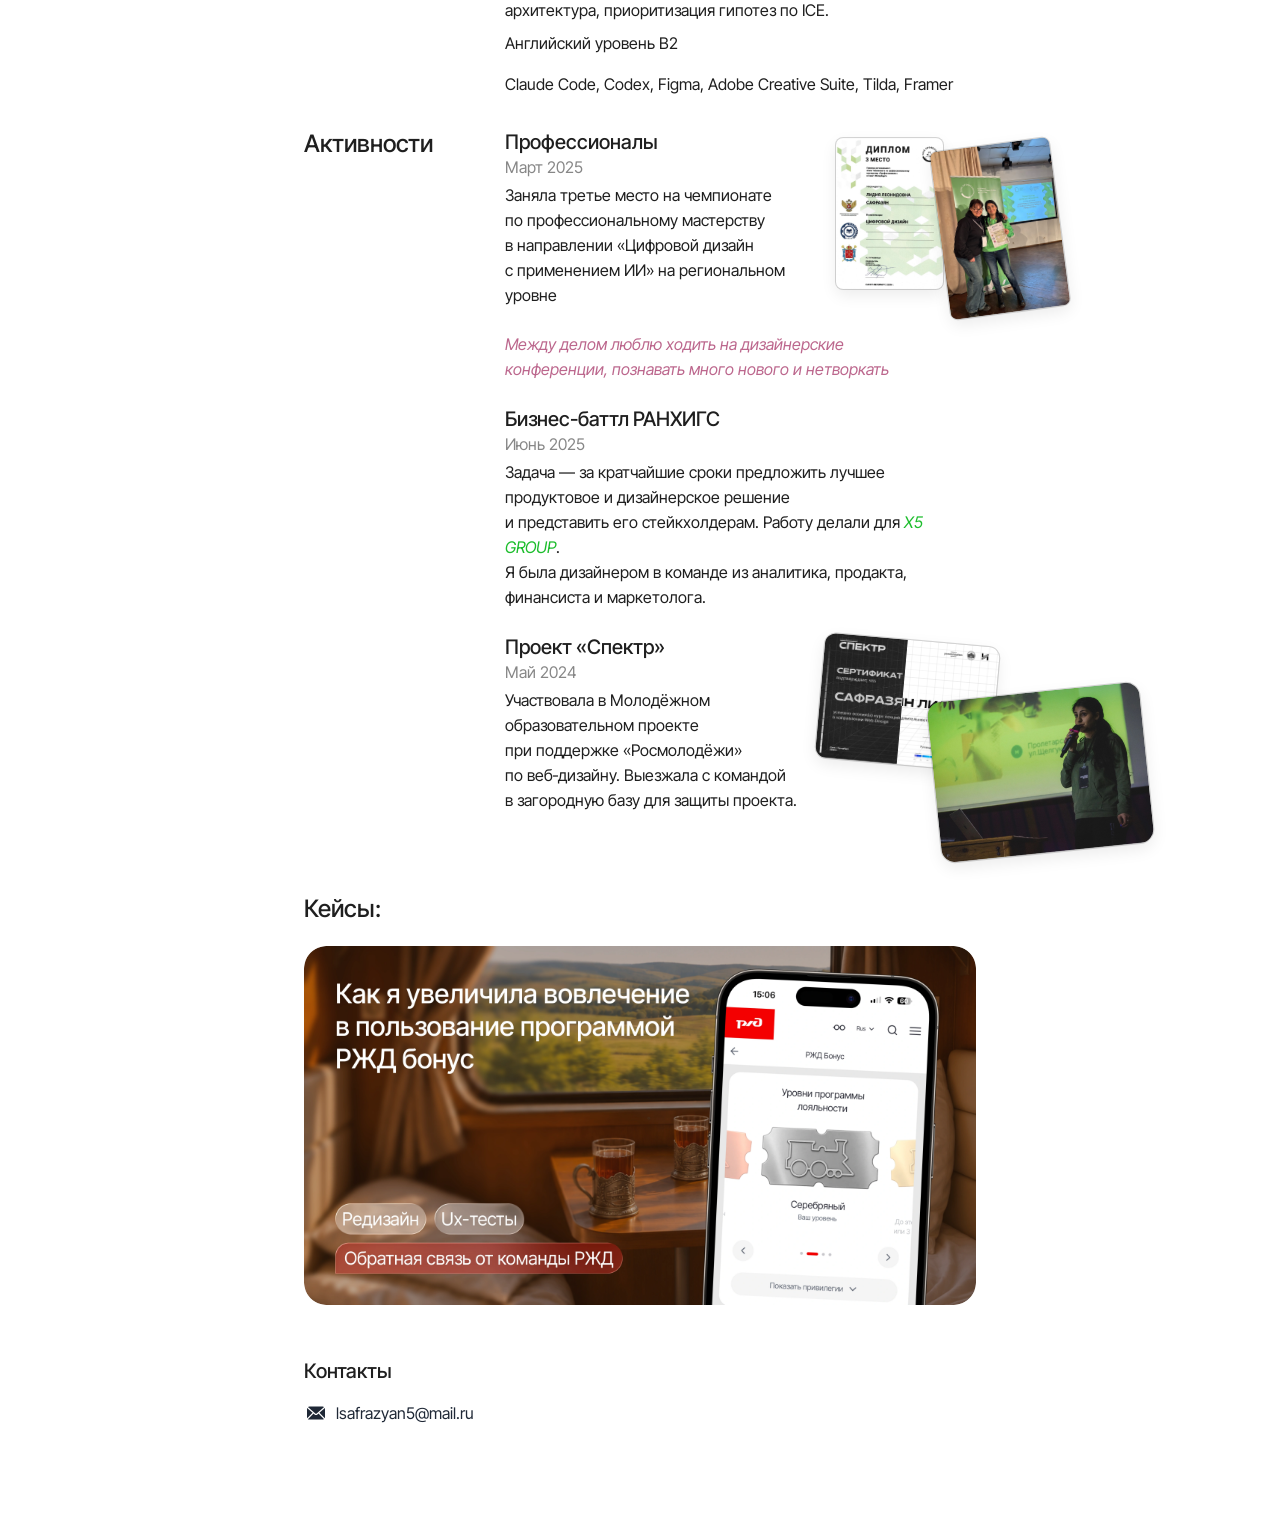
==== commit 1fbc3043: "Fix gallery loading, compress page images and smooth scrolling" ====
--- a/resume.html
+++ b/resume.html
@@ -90,8 +90,8 @@
           <div class="cases">
             <a class="case" href="case/rzd-bonus.html">
               <picture class="case-media case-media--rzd">
-            <source media="(max-width:820px)" srcset="assets/rzd-cover-mobile-3x.png" width="1989" height="3099">
-            <img data-no-zoom src="assets/rzd-cover-desktop-3x.png" width="3600" height="1920" alt="Как я увеличила вовлечение в пользование программой РЖД бонус. Редизайн, UX-тесты и обратная связь от команды РЖД" decoding="async">
+            <source media="(max-width:820px)" srcset="assets/rzd-cover-mobile-3x.webp" width="1989" height="3099">
+            <img data-no-zoom src="assets/rzd-cover-desktop-3x.webp" width="3600" height="1920" alt="Как я увеличила вовлечение в пользование программой РЖД бонус. Редизайн, UX-тесты и обратная связь от команды РЖД" decoding="async">
           </picture>
         </a>
             
--- a/css/base.css
+++ b/css/base.css
@@ -96,3 +96,37 @@
   html{scroll-behavior:auto}
   body,.hdr,.write,.theme-toggle,.theme-icon,.theme-glyph{transition:none}
 }
+
+/* Resume download: one arrow-to-tray cycle; only the SVG's inner parts move. */
+.resume-link--download{
+  --resume-download-duration:600ms;
+  --resume-download-ease:cubic-bezier(0.77,0,0.175,1);
+  display:inline-flex;align-items:center;gap:4px;white-space:nowrap;
+}
+.resume-link--download:hover,.resume-link--download:focus-visible{opacity:1}
+.resume-link--download:focus-visible{outline:2px solid var(--link);outline-offset:4px;border-radius:4px}
+.resume-download-icon{display:block;width:20px;height:20px;flex-shrink:0;overflow:hidden}
+.resume-download-arrow{transform:translateY(0);opacity:1}
+.resume-download-tray{transform-box:view-box;transform-origin:12px 21px;transform:translateY(0) scaleX(1)}
+@keyframes resume-download-arrow-cycle{
+  0%{transform:translateY(0);opacity:1}
+  38%{transform:translateY(7px);opacity:0}
+  39%{transform:translateY(-6px);opacity:0}
+  100%{transform:translateY(0);opacity:1}
+}
+@keyframes resume-download-tray-cycle{
+  0%,20%,100%{transform:translateY(0) scaleX(1)}
+  38%{transform:translateY(1px) scaleX(.9)}
+  72%{transform:translateY(0) scaleX(1)}
+}
+@media (hover:hover) and (pointer:fine) and (prefers-reduced-motion:no-preference){
+  .resume-link--download:hover .resume-download-arrow{animation:resume-download-arrow-cycle var(--resume-download-duration) var(--resume-download-ease) 1 both}
+  .resume-link--download:hover .resume-download-tray{animation:resume-download-tray-cycle var(--resume-download-duration) var(--resume-download-ease) 1 both}
+}
+@media (prefers-reduced-motion:reduce){
+  .resume-download-arrow,.resume-download-tray{animation:none!important;transform:none!important;opacity:1!important}
+}
+
+@media (max-width:380px){
+  .home-index .home-actions{flex-direction:column;gap:12px}
+}
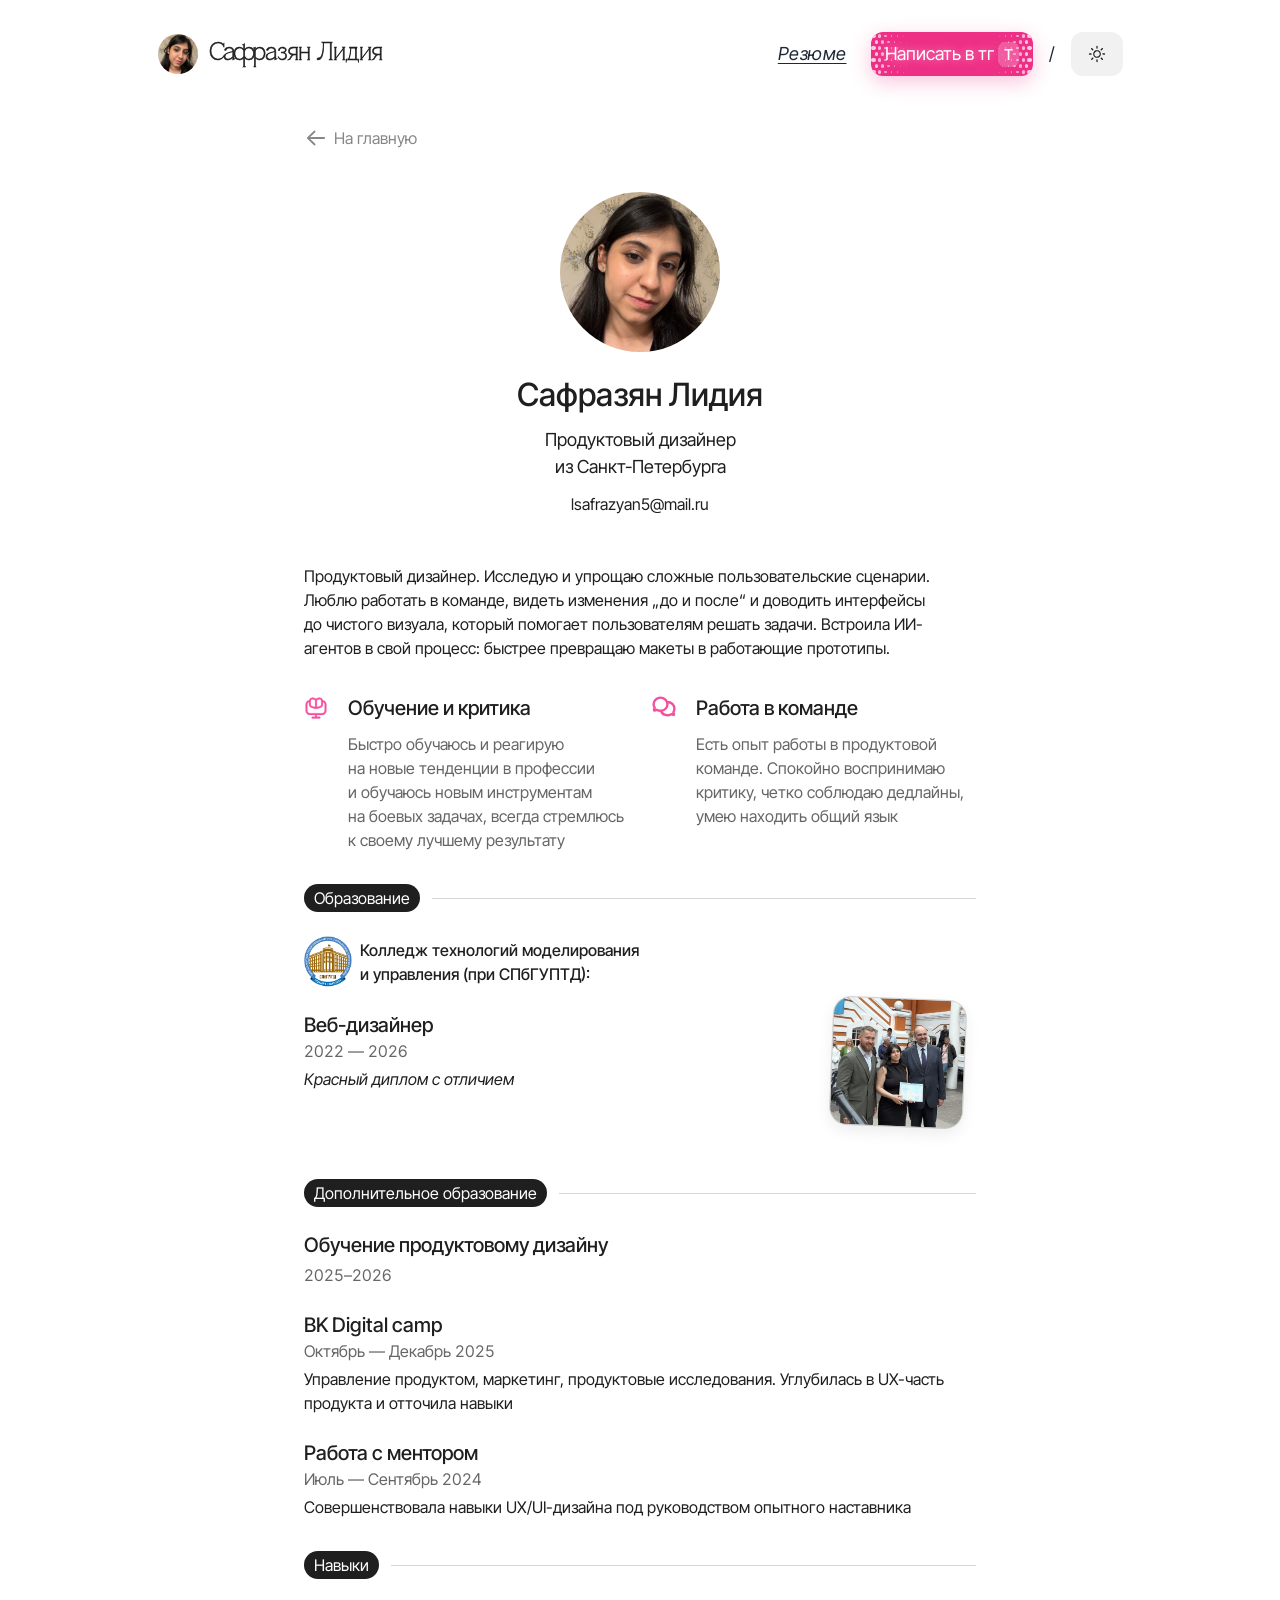
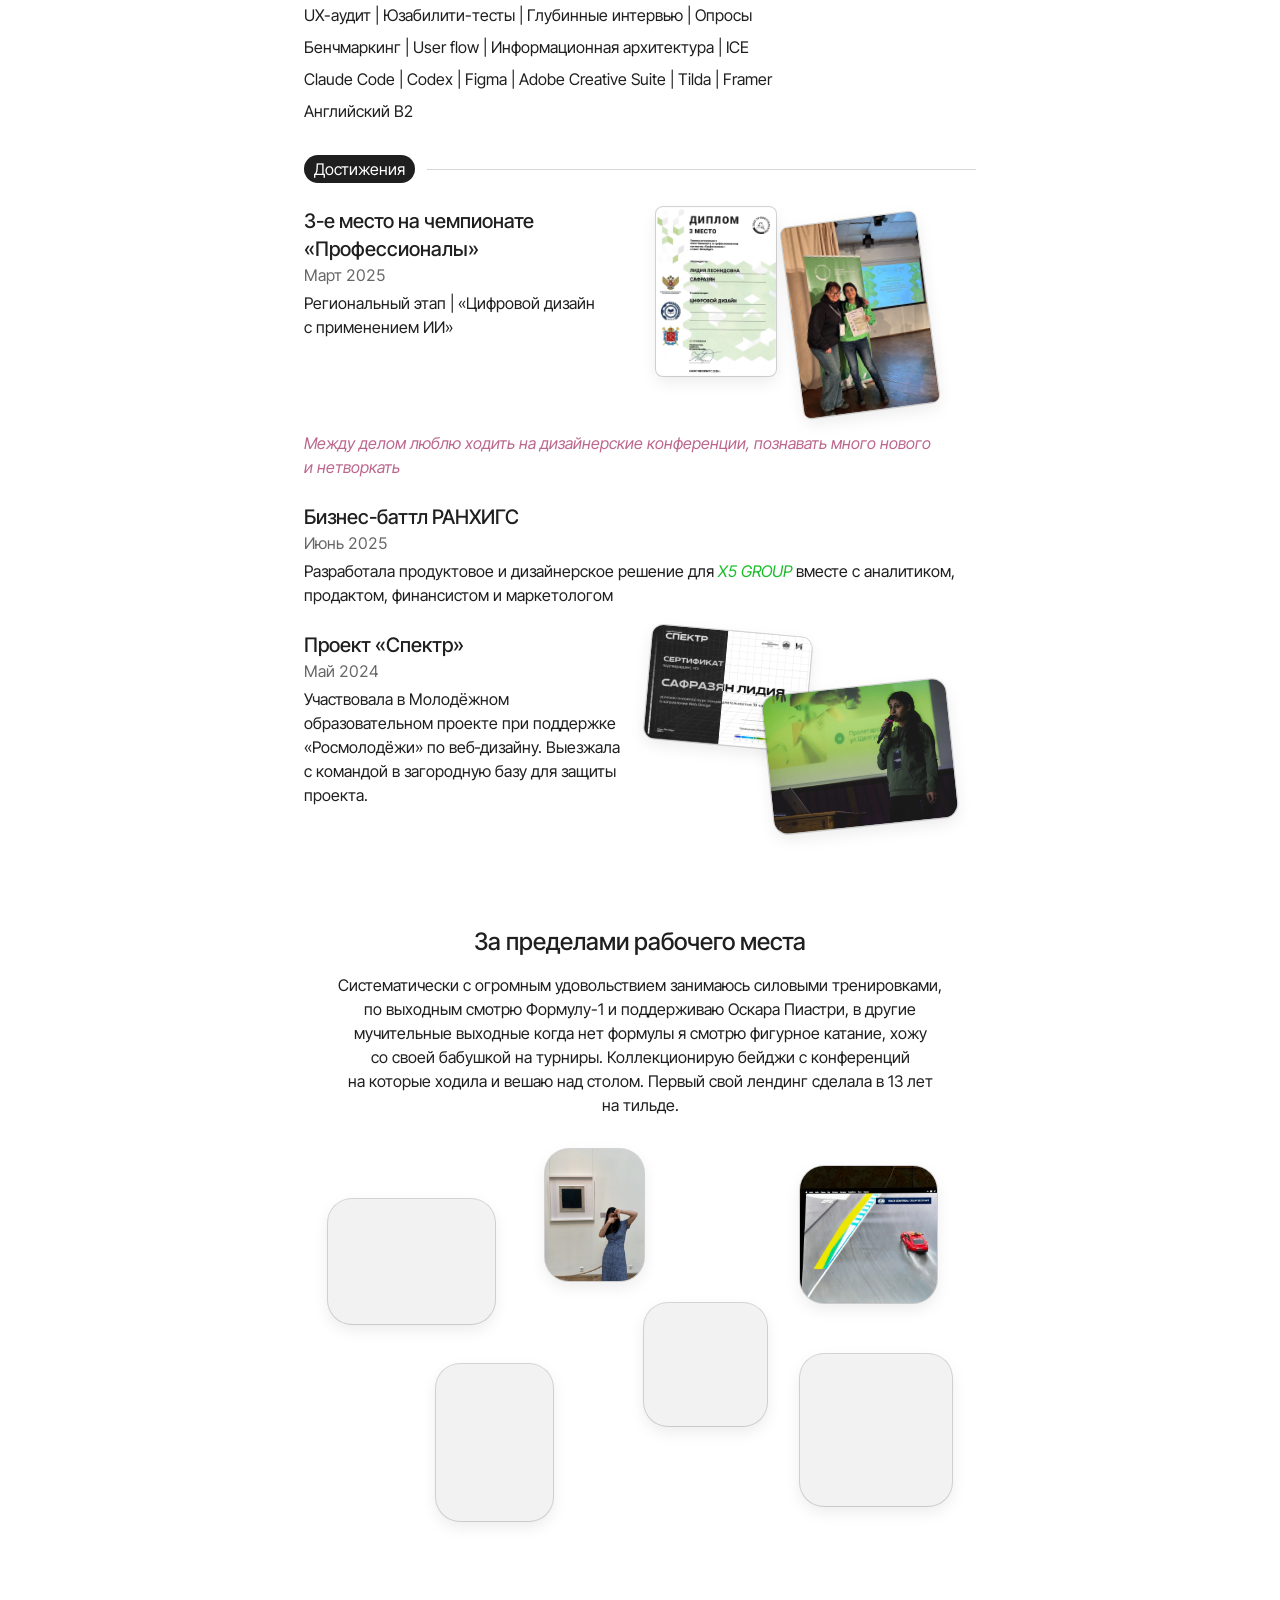
==== commit d2686f7f: "Bring resume and about section to portfolio home" ====
--- a/resume.html
+++ b/resume.html
@@ -17,7 +17,8 @@
   <link rel="preconnect" href="https://fonts.gstatic.com" crossorigin>
   <link rel="stylesheet" href="css/base.css?v=20261102-eleven">
   <link rel="stylesheet" href="css/home.css?cover=20261103-round-avatar&v=20261102-eleven">
-  <link rel="stylesheet" href="css/resume.css?v=20261103-intro">
+  <link rel="stylesheet" href="css/resume.css?v=20261104-home-resume">
+  <link rel="stylesheet" href="css/home-resume.css?v=20261104-home-resume-photos">
   <link rel="stylesheet" href="css/tg-button.css?v=20261103-no-ring">
 </head>
 <body class="page-resume">
@@ -43,13 +44,14 @@
         <p class="bio">Продуктовый дизайнер<br>из <span style="white-space:nowrap">Санкт-Петербурга</span></p>
         <a class="home-email" href="mailto:lsafrazyan5@mail.ru">lsafrazyan5@mail.ru</a>
       </aside>
-      <article class="article resume">
+      <article class="article resume resume-content">
+        <p class="resume-summary">Продуктовый дизайнер. Исследую и упрощаю сложные пользовательские сценарии. Люблю работать в команде, видеть изменения „до и после“ и доводить интерфейсы до чистого визуала, который помогает пользователям решать задачи. Встроила ИИ-агентов в свой процесс: быстрее превращаю макеты в работающие прототипы.</p>
         <section class="resume-strengths" aria-label="Обо мне">
           <div class="resume-strength"><div class="resume-strength-heading"><img data-no-zoom src="assets/resume-intro/learning.svg" width="40" height="40" alt=""><h2>Обучение и критика</h2></div><p>Быстро обучаюсь и реагирую на новые тенденции в профессии и обучаюсь новым инструментам на боевых задачах, всегда стремлюсь к своему лучшему результату</p></div>
           <div class="resume-strength"><div class="resume-strength-heading"><img data-no-zoom src="assets/resume-intro/team.svg" width="40" height="40" alt=""><h2>Работа в команде</h2></div><p>Есть опыт работы в продуктовой команде. Спокойно воспринимаю критику, четко соблюдаю дедлайны, умею находить общий язык</p></div>
         </section>
         <section class="rs-row rs-edu" aria-labelledby="edu-h">
-          <h2 id="edu-h">Образование</h2>
+          <h2 id="edu-h"><span>Образование</span></h2>
           <div class="rs-body">
             <div class="rs-school"><img data-no-zoom class="rs-logo" src="assets/college-logo.png" width="159" height="168" alt="Эмблема СПбГУПТД" decoding="async"><p>Колледж технологий моделирования<br>и&nbsp;управления (при&nbsp;СПбГУПТД):</p></div>
             <div class="rs-entry rs-entry--media"><div class="rs-text"><h3>Веб-дизайнер</h3><p class="rs-date">2022 — 2026</p><p><em>Красный диплом с&nbsp;отличием</em></p></div>
@@ -57,7 +59,7 @@
           </div>
         </section>
         <section class="rs-row" aria-labelledby="extra-h">
-          <h2 id="extra-h">Дополнительное образование</h2>
+          <h2 id="extra-h"><span>Дополнительное образование</span></h2>
           <div class="rs-body">
             <div class="rs-entry"><h3>Обучение продуктовому дизайну</h3><p class="rs-date">2025–2026</p></div>
             <div class="rs-entry"><h3>BK Digital camp</h3><p class="rs-date">Октябрь — Декабрь 2025</p><p>Управление продуктом, маркетинг, продуктовые исследования. Углубилась в&nbsp;UX-часть продукта и&nbsp;отточила навыки</p></div>
@@ -65,44 +67,37 @@
           </div>
         </section>
         <section class="rs-row" aria-labelledby="skills-h">
-          <h2 id="skills-h">Навыки</h2>
+          <h2 id="skills-h"><span>Навыки</span></h2>
           <div class="rs-body rs-skills">
-            <p>ИИ-агенты активно встроены в&nbsp;мой продуктовый процесс.</p>
-            <p>Исследования: UX-тесты, глубинные интервью, опросы.</p>
-            <p>UX-аудит, бенчмаркинг, user flow, информационная архитектура, приоритизация гипотез по&nbsp;ICE.</p>
-            <p>Английский уровень B2</p>
-            <p class="rs-tools-text">Claude Code, Codex, Figma, Adobe Creative Suite, Tilda, Framer</p>
+            <p>UX-аудит | Юзабилити-тесты | Глубинные интервью | Опросы</p>
+            <p>Бенчмаркинг | User flow | Информационная архитектура | ICE</p>
+            <p>Claude Code | Codex | Figma | Adobe Creative Suite | Tilda | Framer</p>
+            <p>Английский B2</p>
           </div>
         </section>
         <section class="rs-row" id="activities" aria-labelledby="act-h">
-          <h2 id="act-h">Активности</h2>
+          <h2 id="act-h"><span>Достижения</span></h2>
           <div class="rs-body">
-            <div class="rs-entry rs-entry--media rs-pro"><div class="rs-text"><h3>Профессионалы</h3><p class="rs-date">Март 2025</p><p>Заняла третье место на&nbsp;чемпионате по&nbsp;профессиональному мастерству в&nbsp;направлении «Цифровой дизайн с&nbsp;применением ИИ» на&nbsp;региональном уровне</p></div>
+            <div class="rs-entry rs-entry--media rs-pro"><div class="rs-text"><h3>3-е место на чемпионате «Профессионалы»</h3><p class="rs-date">Март 2025</p><p>Региональный этап | «Цифровой дизайн с применением ИИ»</p></div>
               <div class="rs-pics"><figure class="rs-pic rs-pic--diploma" style="--tilt:0deg"><img src="assets/activity-1.jpg" width="1134" height="1600" loading="lazy" decoding="async" alt="Диплом 3 место регионального этапа Чемпионата «Профессионалы» 2025, Цифровой дизайн"></figure><figure class="rs-pic rs-pic--award" style="--tilt:-7.52deg"><img src="assets/activity-2.jpg" width="1200" height="1600" loading="lazy" decoding="async" alt="Награждение на чемпионате «Профессионалы»"></figure></div></div>
             <p class="rs-note">Между делом люблю ходить на&nbsp;дизайнерские конференции, познавать много нового и&nbsp;нетворкать</p>
-            <div class="rs-entry"><h3>Бизнес-баттл РАНХИГС</h3><p class="rs-date">Июнь 2025</p><p>Задача&nbsp;— за&nbsp;кратчайшие сроки предложить лучшее продуктовое и&nbsp;дизайнерское решение <br class="br-wide">и&nbsp;представить его стейкхолдерам. Работу делали для <em class="rs-x5">X5 GROUP</em>.<br>Я&nbsp;была дизайнером в&nbsp;команде из&nbsp;аналитика, продакта, финансиста и&nbsp;маркетолога.</p></div>
+            <div class="rs-entry"><h3>Бизнес-баттл РАНХИГС</h3><p class="rs-date">Июнь 2025</p><p>Разработала продуктовое и дизайнерское решение для <em class="rs-x5">X5 GROUP</em> вместе с аналитиком, продактом, финансистом и маркетологом</p></div>
             <div class="rs-entry rs-entry--media rs-spectr"><div class="rs-text"><h3>Проект «Спектр»</h3><p class="rs-date">Май 2024</p><p>Участвовала в&nbsp;Молодёжном образовательном проекте при поддержке «Росмолодёжи» по&nbsp;веб&#8209;дизайну. Выезжала с&nbsp;командой в&nbsp;загородную базу для защиты проекта.</p></div>
               <div class="rs-pics"><figure class="rs-pic rs-pic--cert" style="--tilt:5.11deg"><img src="assets/activity-3.jpg" width="1600" height="1140" loading="lazy" decoding="async" alt="Сертификат курса «Спектр», Web Design, 2024"></figure><figure class="rs-pic rs-pic--stage" style="--tilt:-5.91deg"><img src="assets/activity-4.jpg" width="1600" height="1068" loading="lazy" decoding="async" alt="Выступление на сцене"></figure></div></div>
           </div>
         </section>
-        <section class="rs-cases" aria-labelledby="cases-h">
-          <h2 id="cases-h">Кейсы:</h2>
-          <div class="cases">
-            <a class="case" href="case/rzd-bonus.html">
-              <picture class="case-media case-media--rzd">
-            <source media="(max-width:820px)" srcset="assets/rzd-cover-mobile-3x.webp" width="1989" height="3099">
-            <img data-no-zoom src="assets/rzd-cover-desktop-3x.webp" width="3600" height="1920" alt="Как я увеличила вовлечение в пользование программой РЖД бонус. Редизайн, UX-тесты и обратная связь от команды РЖД" decoding="async">
-          </picture>
-        </a>
-            
+<section class="resume-life" aria-labelledby="life-title">
+          <h2 id="life-title">За пределами рабочего места</h2>
+          <p>Систематически с огромным удовольствием занимаюсь силовыми тренировками, по выходным смотрю Формулу-1 и поддерживаю Оскара Пиастри, в другие мучительные выходные когда нет формулы я смотрю фигурное катание, хожу со своей бабушкой на турниры. Коллекционирую бейджи с конференций на которые ходила и вешаю над столом. Первый свой лендинг сделала в 13 лет на тильде.</p>
+        <div class="life-collage" aria-label="Мои увлечения в фотографиях">
+            <figure class="rs-pic life-photo life-photo--race" style="--tilt:0deg"><img src="assets/about/race-screen.webp" width="1600" height="1200" loading="lazy" decoding="async" alt="Просмотр гонки Формулы-1 на большом экране"></figure>
+            <figure class="rs-pic life-photo life-photo--museum" style="--tilt:0deg"><img src="assets/about/museum.webp" width="1200" height="1600" loading="lazy" decoding="async" alt="Лидия в музее"></figure>
+            <figure class="rs-pic life-photo life-photo--formula" style="--tilt:0deg"><img src="assets/about/formula-one.webp" width="1600" height="1600" loading="lazy" decoding="async" alt="Трансляция Формулы-1 дома"></figure>
+            <figure class="rs-pic life-photo life-photo--book" style="--tilt:0deg"><img src="assets/about/book.webp" width="1200" height="1600" loading="lazy" decoding="async" alt="Лидия с книгой"></figure>
+            <figure class="rs-pic life-photo life-photo--shirt" style="--tilt:0deg"><img src="assets/about/shirt.webp" width="1600" height="1600" loading="lazy" decoding="async" alt="Футболка с Оскаром Пиастри рядом с трансляцией гонки"></figure>
+            <figure class="rs-pic life-photo life-photo--skating" style="--tilt:0deg"><img src="assets/about/skating.webp" width="1200" height="1600" loading="lazy" decoding="async" alt="Турнир по фигурному катанию"></figure>
           </div>
         </section>
-        <div class="contacts contacts-bottom">
-          <h2>Контакты</h2>
-          <ul class="contact-links">
-            <li><a href="mailto:lsafrazyan5@mail.ru"><svg class="icon" data-icon="sf:envelope" data-source="SF-Pro-Regular" aria-hidden="true" xmlns="http://www.w3.org/2000/svg" width="24" height="24" viewBox="0 0 24 24" fill="currentColor"><path transform="translate(1.068670 25.944206) scale(0.019313 -0.019313)" d="M566 684Q558 684 548.5 687.5Q539 691 531 699L146 1037Q177 1057 225 1057H908Q955 1057 987 1037L601 699Q593 691 584.0 687.5Q575 684 566 684ZM108 456Q100 479 100 510V934Q100 971 107 985L389 738ZM211 387Q172 387 147 404L438 695L493 647Q526 617 566 617Q605 617 639 647L694 695L985 404Q974 397 958.0 392.0Q942 387 921 387ZM1025 456 743 738 1025 985Q1027 980 1029.5 966.5Q1032 953 1032 934V510Q1032 492 1030.0 479.5Q1028 467 1025 456Z"/></svg><span>lsafrazyan5@mail.ru</span></a></li>
-          </ul>
-        </div>
       </article>
     </div>
   </main>
--- a/css/home-resume.css
+++ b/css/home-resume.css
@@ -0,0 +1,95 @@
+/* One type scale for the home page and the shared resume: 24 / 20 / 16. */
+.home-index{width:min(960px,100% - 32px)}
+.home-index>.layout{gap:32px}
+.home-index>.layout>.intro{max-width:672px}
+.home-index .concepts{
+  --page:#fff;--ink:#1f1f1f;--link:#1f2836;
+  padding:32px;background:#fff;color:var(--ink);border-radius:24px;box-shadow:var(--cover-shadow);
+}
+.resume-section{width:100%;padding:32px 32px 0;scroll-margin-top:24px}
+.resume-title{margin:0 auto 24px;max-width:800px;font-size:24px;line-height:30px;font-weight:500}
+.resume-content{--muted:#666;--line:rgba(0,0,0,.16);width:min(800px,100%);margin:0 auto;gap:32px;min-width:0}
+html[data-theme=dark] .resume-content{--muted:#b3b3b3;--line:rgba(255,255,255,.2)}
+.resume-content .resume-summary{font-size:16px;line-height:24px;max-width:72ch}
+.resume-content .resume-strengths{display:grid;grid-template-columns:repeat(2,minmax(0,1fr));gap:24px;width:100%}
+.resume-content .resume-strength{gap:8px}
+.resume-content .resume-strength-heading{gap:12px}
+.resume-content .resume-strength-heading img{width:32px;height:32px}
+.resume-content .resume-strength-heading h2{font-size:20px;line-height:28px;font-weight:500}
+.resume-content .resume-strength p{padding-left:44px;font-size:16px;line-height:24px;color:var(--muted)}
+.resume-content .rs-row{display:block;min-height:0}
+.resume-content .rs-row>h2{display:flex;align-items:center;gap:12px;padding:0;margin-bottom:24px;font-size:16px;line-height:24px;font-weight:400}
+.resume-content .rs-row>h2>span{flex:none;display:block;width:fit-content;padding:2px 10px;border-radius:16px;background:var(--ink);color:var(--page)}
+.resume-content .rs-row>h2::after{content:"";height:1px;background:var(--line);flex:1}
+.resume-content .rs-body{gap:24px}
+.resume-content h3{margin:0;font-size:20px;line-height:28px;font-weight:500}
+.resume-content p{font-size:16px;line-height:24px}
+.resume-content .rs-date{color:var(--muted);font-variant-numeric:tabular-nums;line-height:24px}
+.resume-content .rs-school p{line-height:24px}
+.resume-content .rs-logo{width:48px;height:auto}
+.resume-content .rs-skills{gap:8px}
+.resume-content .rs-edu .rs-text{max-width:none;padding-right:180px}
+.resume-content .rs-edu .rs-entry--media{min-height:136px}
+.resume-content .rs-pic--grad{left:auto;right:12px;top:-12px;width:132px;aspect-ratio:164/158}
+.resume-content .rs-pro{min-height:200px}
+.resume-content .rs-pro .rs-text{max-width:320px}
+.resume-content .rs-pic--diploma{left:352px;top:0;width:120px}
+.resume-content .rs-pic--award{left:488px;top:12px;width:136px}
+.resume-content .rs-note{max-width:100%;font-size:16px;line-height:24px;color:var(--note)}
+.resume-content .rs-spectr{min-height:224px}
+.resume-content .rs-spectr .rs-text{max-width:320px}
+.resume-content .rs-pic--cert{left:344px;top:0;width:160px}
+.resume-content .rs-pic--stage{left:464px;top:56px;width:184px}
+/* Keep the original photo tilt/hover; its timing and focus behavior live in resume.css. */
+@media(min-width:821px){
+  .resume-content .rs-pro .rs-pics,.resume-content .rs-spectr .rs-pics{position:absolute;inset:0;width:100%;max-width:none;margin:0;aspect-ratio:auto}
+}
+@media(max-width:820px){
+  .home-index .concepts{padding:24px 16px}
+  .resume-section{padding:16px 0 0}
+  .resume-content{gap:32px}
+  .resume-content .resume-strengths{grid-template-columns:minmax(0,1fr)}
+  .resume-content .rs-pro,.resume-content .rs-spectr{min-height:0}
+  .resume-content .rs-pro .rs-text,.resume-content .rs-spectr .rs-text{max-width:none}
+  .resume-content .rs-pro .rs-pics,.resume-content .rs-spectr .rs-pics{position:relative;inset:auto;width:min(360px,100%);max-width:100%;margin-top:16px;align-self:center}
+  .resume-content .rs-pro .rs-pics{aspect-ratio:333/218}
+  .resume-content .rs-spectr .rs-pics{aspect-ratio:333/220}
+  .resume-content .rs-pic--diploma{left:4%;top:0;width:40%}
+  .resume-content .rs-pic--award{left:48%;top:4%;width:40%}
+  .resume-content .rs-pic--cert{left:0;top:3%;width:47%}
+  .resume-content .rs-pic--stage{left:36%;top:26%;width:56%}
+  .resume-content .rs-edu .rs-text{padding-right:140px}
+  .resume-content .rs-pic--grad{right:4px;width:108px;top:0}
+  .resume-content .rs-note{display:block}
+}
+@media(max-width:380px){
+  .resume-content .rs-edu .rs-text{padding-right:124px}
+  .resume-content .rs-pic--grad{right:0;width:100px}
+}
+
+.resume-life{display:flex;flex-direction:column;align-items:center;gap:16px;margin-top:16px;text-align:center}
+.resume-life h2{margin:0;font-size:24px;line-height:30px;font-weight:500}
+.resume-life>p{max-width:72ch}
+
+/* The six supplied photos follow the Figma collage; each remains independently zoomable. */
+.resume-life{--line:rgba(0,0,0,.16);--link:#1f2836;padding:24px;background:#fff;color:#1f1f1f;border-radius:24px}
+.life-collage{position:relative;width:100%;aspect-ratio:1.68;margin-top:16px}
+.resume-life .life-photo{position:absolute;margin:0}
+.resume-life .life-photo img{width:100%;height:100%;object-fit:cover;border-radius:24px}
+.resume-life .life-photo--race{left:0;top:13.5%;width:26.7%;aspect-ratio:4/3}
+.resume-life .life-photo--museum{left:34.8%;top:0;width:15.8%;aspect-ratio:3/4}
+.resume-life .life-photo--formula{left:75.6%;top:4.6%;width:22%;aspect-ratio:1}
+.resume-life .life-photo--book{left:17.3%;top:57.9%;width:18.8%;aspect-ratio:3/4}
+.resume-life .life-photo--shirt{left:50.6%;top:41.5%;width:19.7%;aspect-ratio:1}
+.resume-life .life-photo--skating{left:75.6%;top:55.1%;width:24.4%;aspect-ratio:1}
+.resume-life .life-photo--skating img{object-position:center 65%}
+@media(max-width:820px){
+  .resume-life{padding:24px 16px}
+  .life-collage{display:grid;grid-template-columns:repeat(2,minmax(0,1fr));gap:16px;aspect-ratio:auto}
+  .resume-life .life-photo{position:relative;inset:auto;width:100%;align-self:start}
+  .resume-life .life-photo:nth-child(2n+1){margin-top:24px}
+  .resume-life .life-photo img{border-radius:16px}
+}
+@media(prefers-reduced-motion:reduce){
+  .resume-life .life-photo{transform:none!important;transition:none!important}
+}
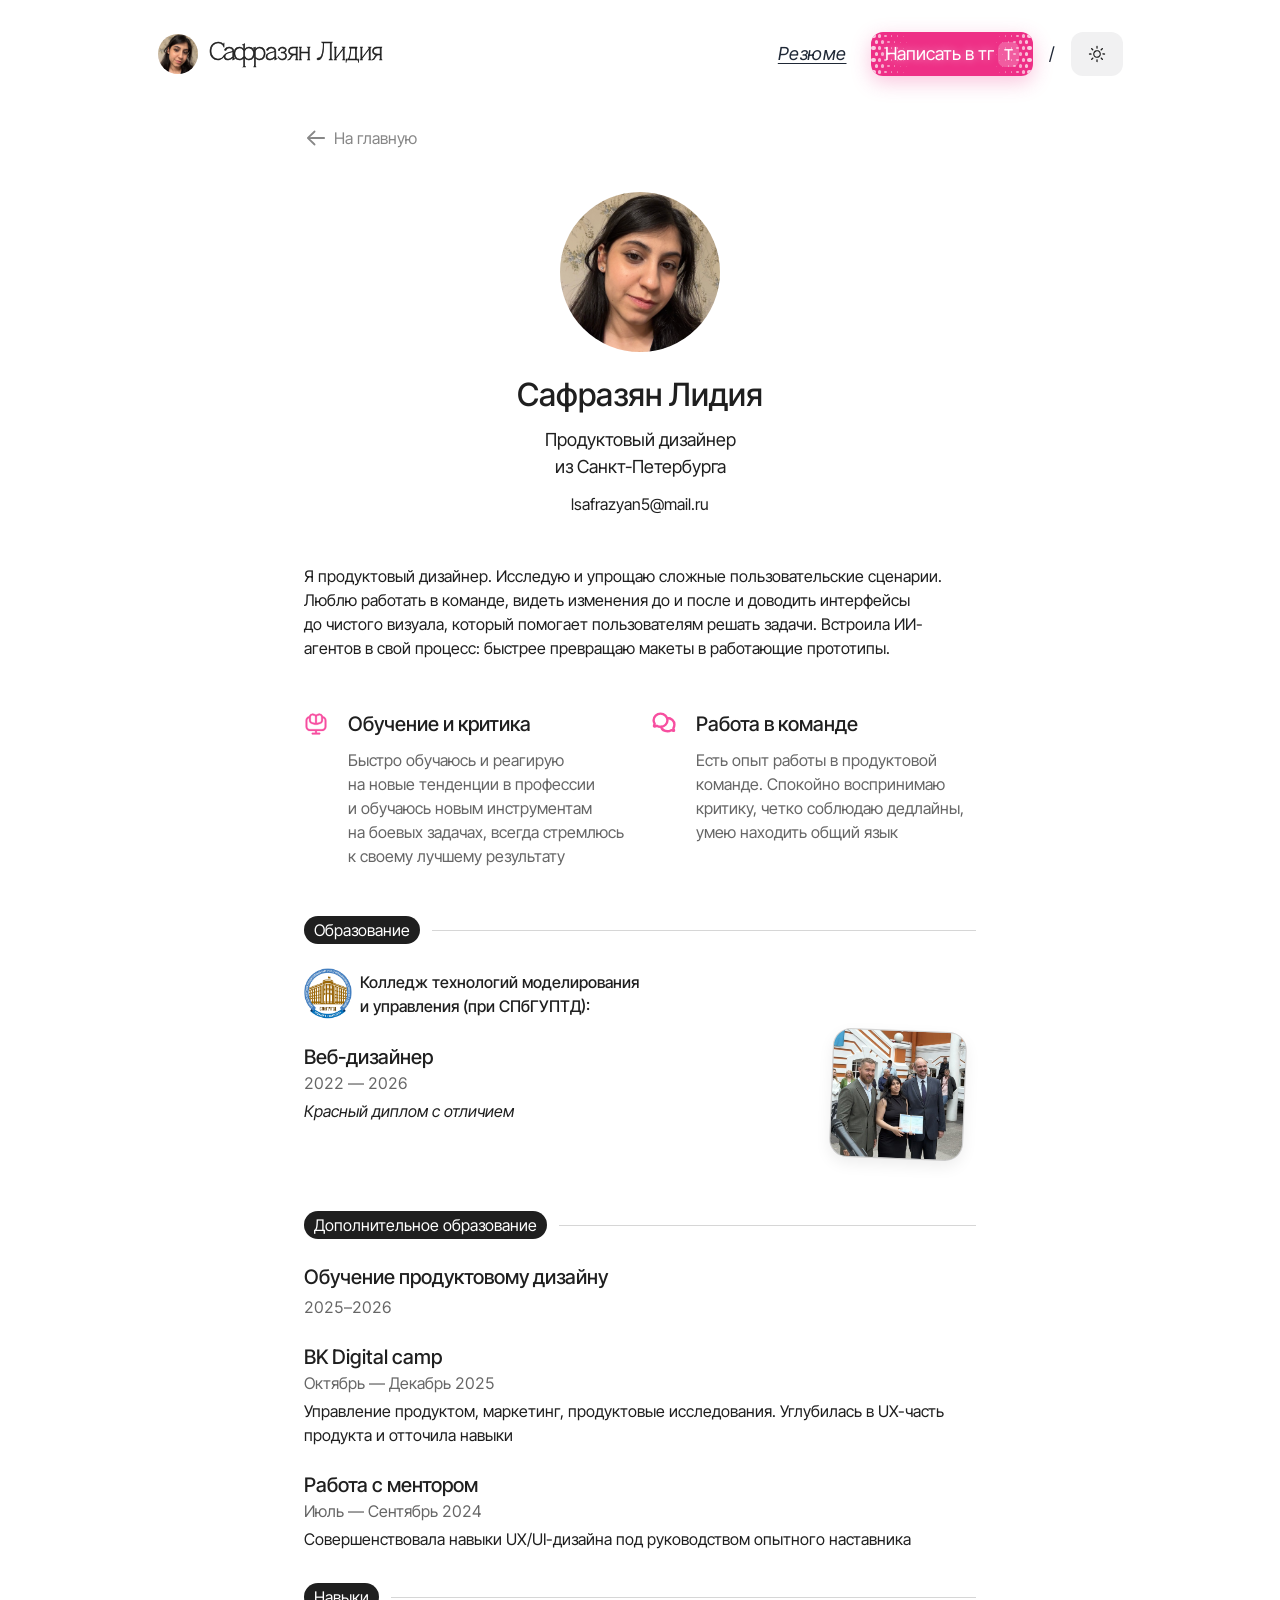
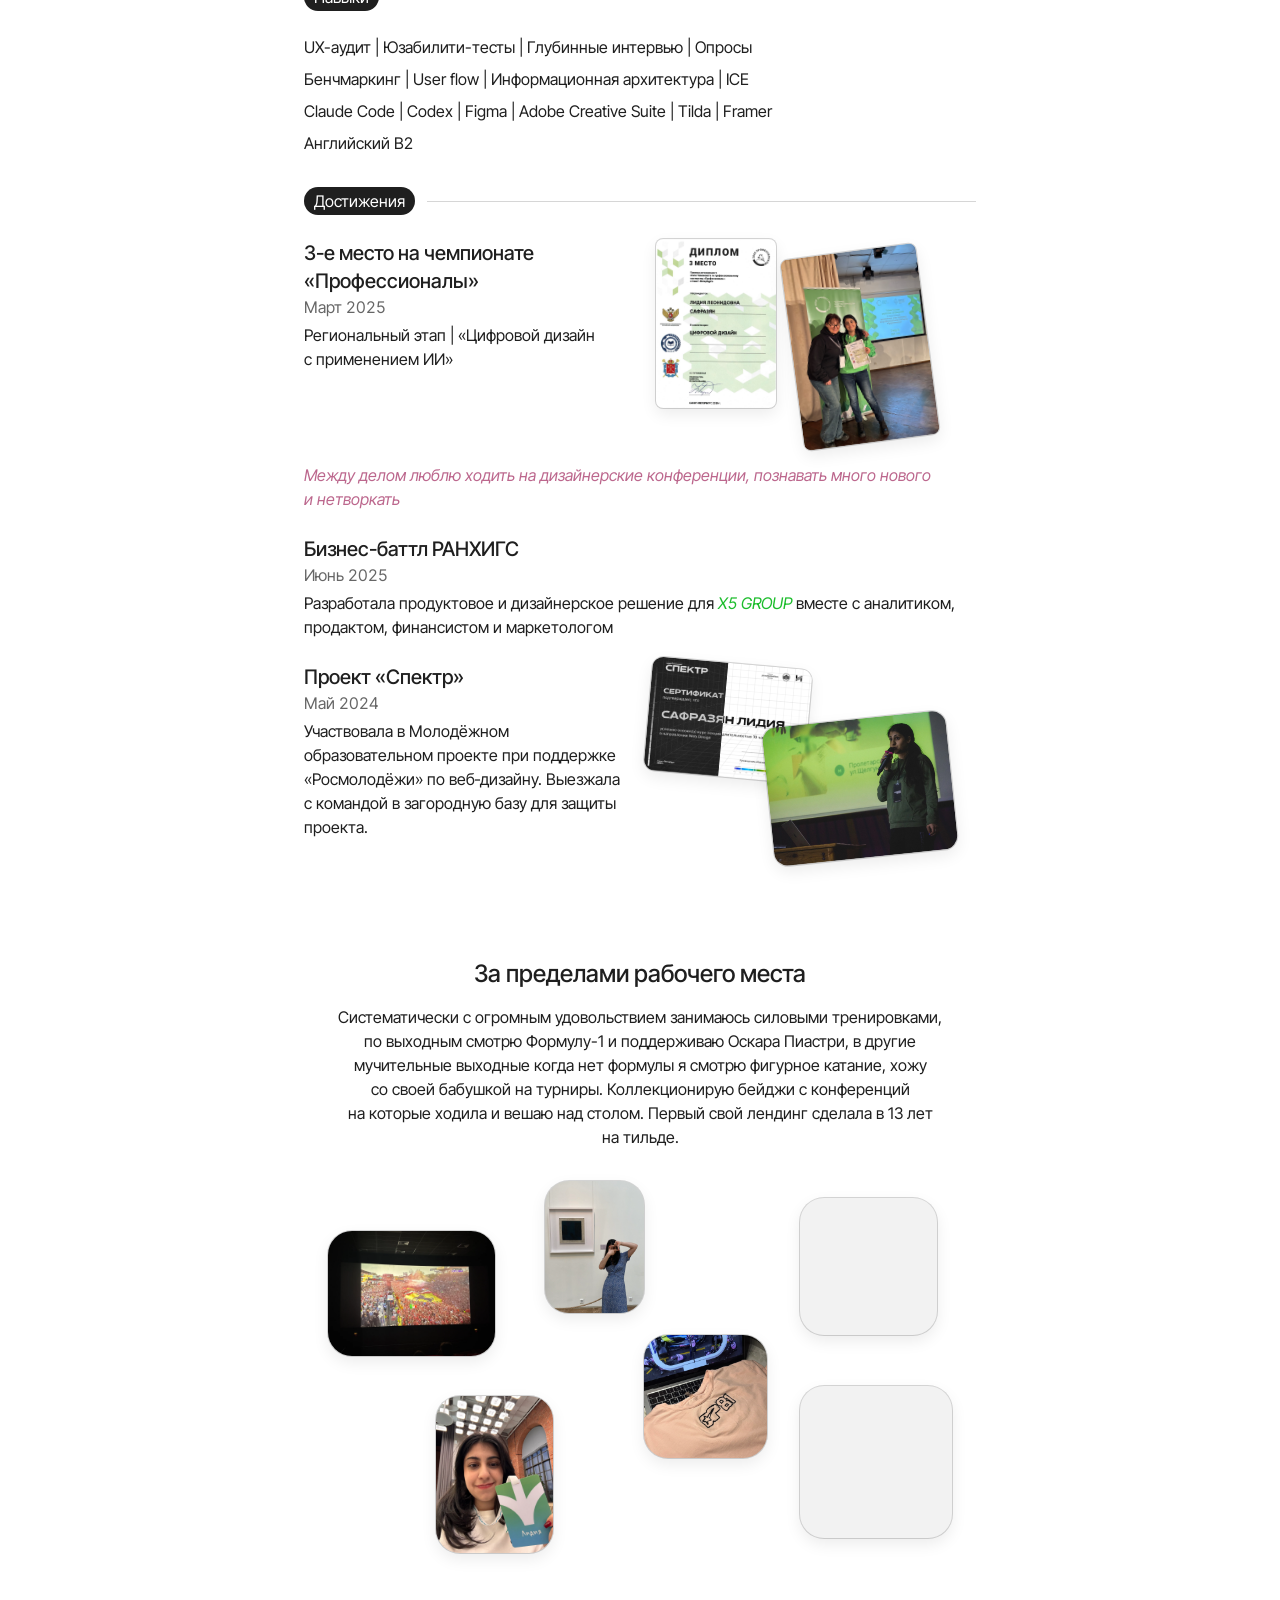
==== commit 8d3e7f1e: "Refine about section and photo navigation" ====
--- a/resume.html
+++ b/resume.html
@@ -45,7 +45,7 @@
         <a class="home-email" href="mailto:lsafrazyan5@mail.ru">lsafrazyan5@mail.ru</a>
       </aside>
       <article class="article resume resume-content">
-        <p class="resume-summary">Продуктовый дизайнер. Исследую и упрощаю сложные пользовательские сценарии. Люблю работать в команде, видеть изменения „до и после“ и доводить интерфейсы до чистого визуала, который помогает пользователям решать задачи. Встроила ИИ-агентов в свой процесс: быстрее превращаю макеты в работающие прототипы.</p>
+        <p class="resume-summary">Я продуктовый дизайнер. Исследую и упрощаю сложные пользовательские сценарии. Люблю работать в команде, видеть изменения до и после и доводить интерфейсы до чистого визуала, который помогает пользователям решать задачи. Встроила ИИ-агентов в свой процесс: быстрее превращаю макеты в работающие прототипы.</p>
         <section class="resume-strengths" aria-label="Обо мне">
           <div class="resume-strength"><div class="resume-strength-heading"><img data-no-zoom src="assets/resume-intro/learning.svg" width="40" height="40" alt=""><h2>Обучение и критика</h2></div><p>Быстро обучаюсь и реагирую на новые тенденции в профессии и обучаюсь новым инструментам на боевых задачах, всегда стремлюсь к своему лучшему результату</p></div>
           <div class="resume-strength"><div class="resume-strength-heading"><img data-no-zoom src="assets/resume-intro/team.svg" width="40" height="40" alt=""><h2>Работа в команде</h2></div><p>Есть опыт работы в продуктовой команде. Спокойно воспринимаю критику, четко соблюдаю дедлайны, умею находить общий язык</p></div>
@@ -105,6 +105,6 @@
   <script src="js/theme.js?v=20261102-eleven"></script>
   <script src="js/emoji.js?v=20261102-eleven"></script>
   <script src="js/tg-button.js?v=20261102-eleven"></script>
-  <script src="js/lightbox.js?v=20261102-eleven"></script>
+  <script src="js/lightbox.js?v=20261104-about-gallery"></script>
 </body>
 </html>
--- a/css/home-resume.css
+++ b/css/home-resume.css
@@ -7,11 +7,17 @@
   padding:32px;background:#fff;color:var(--ink);border-radius:24px;box-shadow:var(--cover-shadow);
 }
 .resume-section{width:100%;padding:32px 32px 0;scroll-margin-top:24px}
-.resume-title{margin:0 auto 24px;max-width:800px;font-size:24px;line-height:30px;font-weight:500}
+.resume-title{margin:0 auto 24px;max-width:800px;font-size:24px;line-height:30px;font-weight:500;text-align:center}
 .resume-content{--muted:#666;--line:rgba(0,0,0,.16);width:min(800px,100%);margin:0 auto;gap:32px;min-width:0}
 html[data-theme=dark] .resume-content{--muted:#b3b3b3;--line:rgba(255,255,255,.2)}
 .resume-content .resume-summary{font-size:16px;line-height:24px;max-width:72ch}
-.resume-content .resume-strengths{display:grid;grid-template-columns:repeat(2,minmax(0,1fr));gap:24px;width:100%}
+.resume-content .resume-strengths{display:grid;grid-template-columns:repeat(2,minmax(0,1fr));gap:24px;width:100%;margin:16px 0}
+.resume-content .rs-skill-tools{margin-top:16px}
+.resume-content .resume-results{padding-left:24px;margin:8px 0;display:grid;gap:8px}
+.resume-content .resume-results li{font-size:16px;line-height:24px}
+.resume-content .resume-quote{margin:0;padding:16px 20px;border-left:3px solid currentColor;background:var(--line)}
+.resume-content .resume-quote p{font-weight:500}
+.resume-content .resume-quote cite{display:block;margin-top:8px;color:var(--muted);font-size:16px;font-style:normal}
 .resume-content .resume-strength{gap:8px}
 .resume-content .resume-strength-heading{gap:12px}
 .resume-content .resume-strength-heading img{width:32px;height:32px}
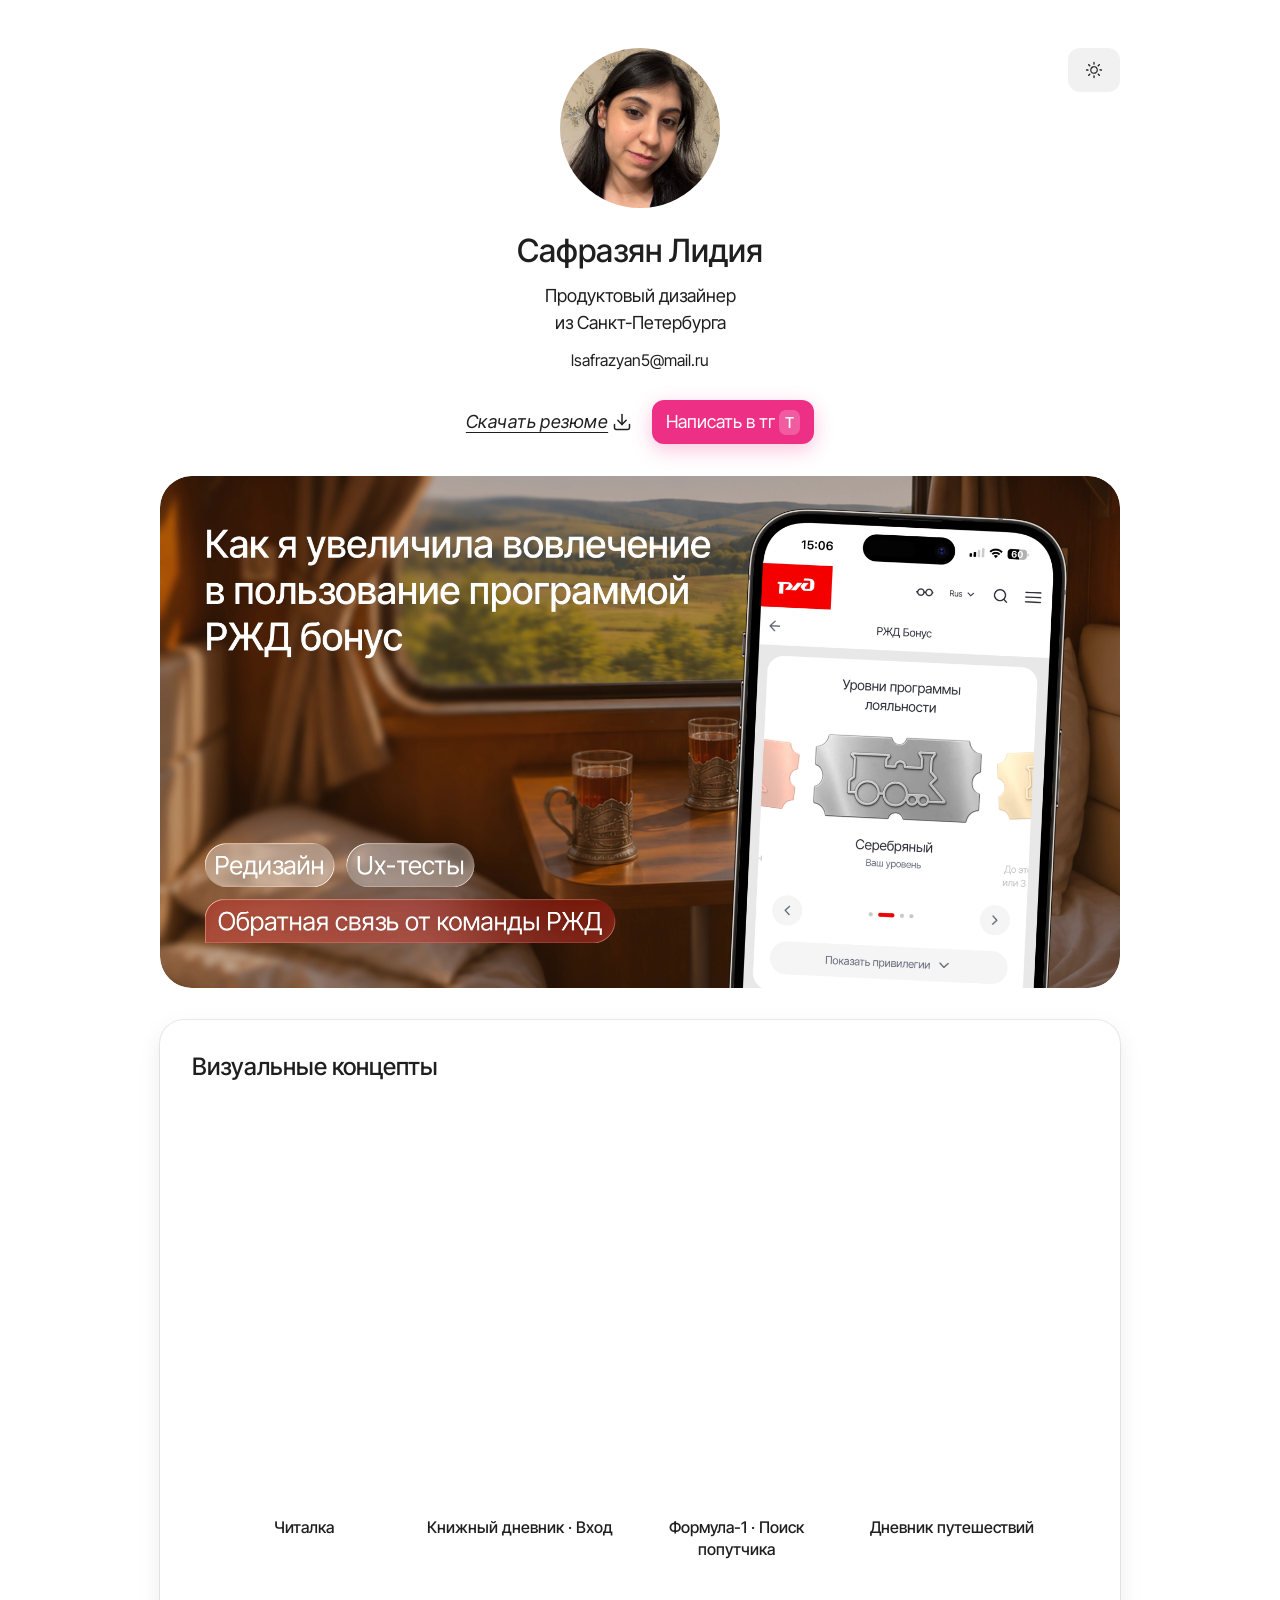
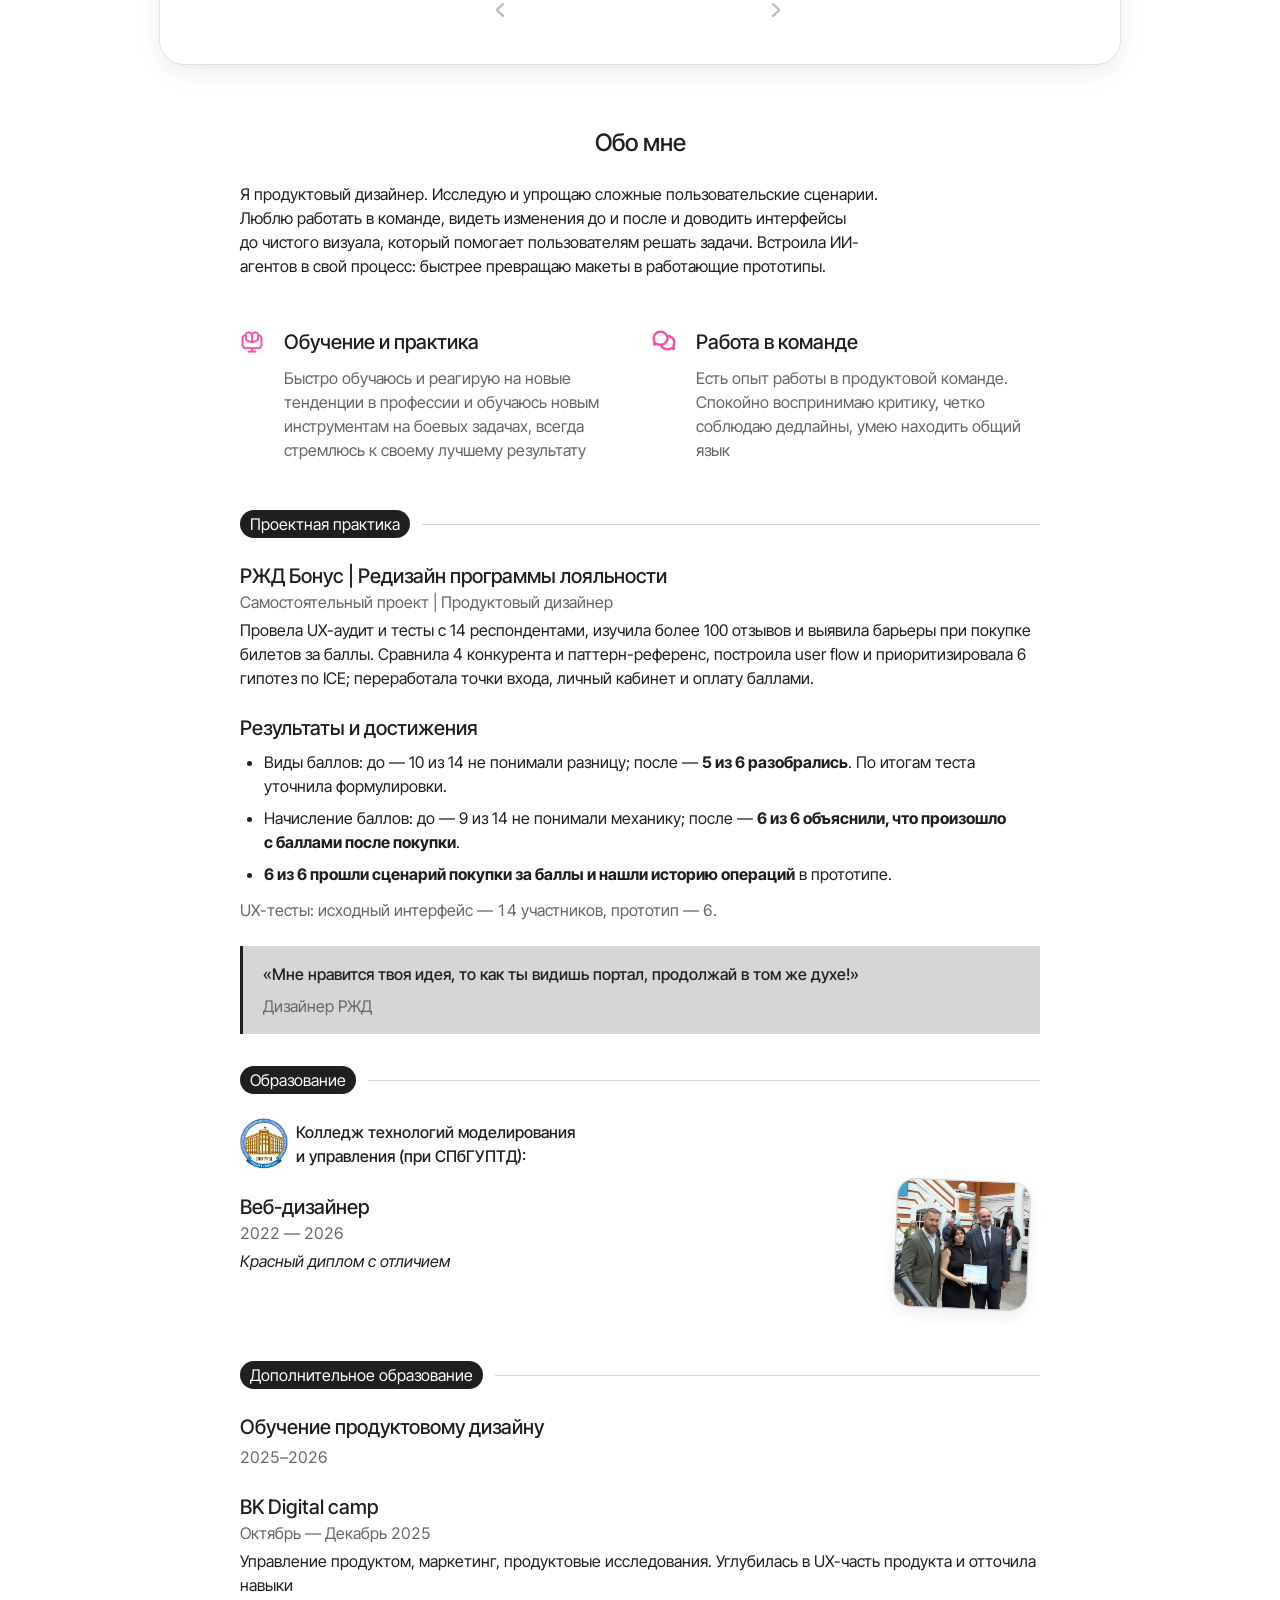
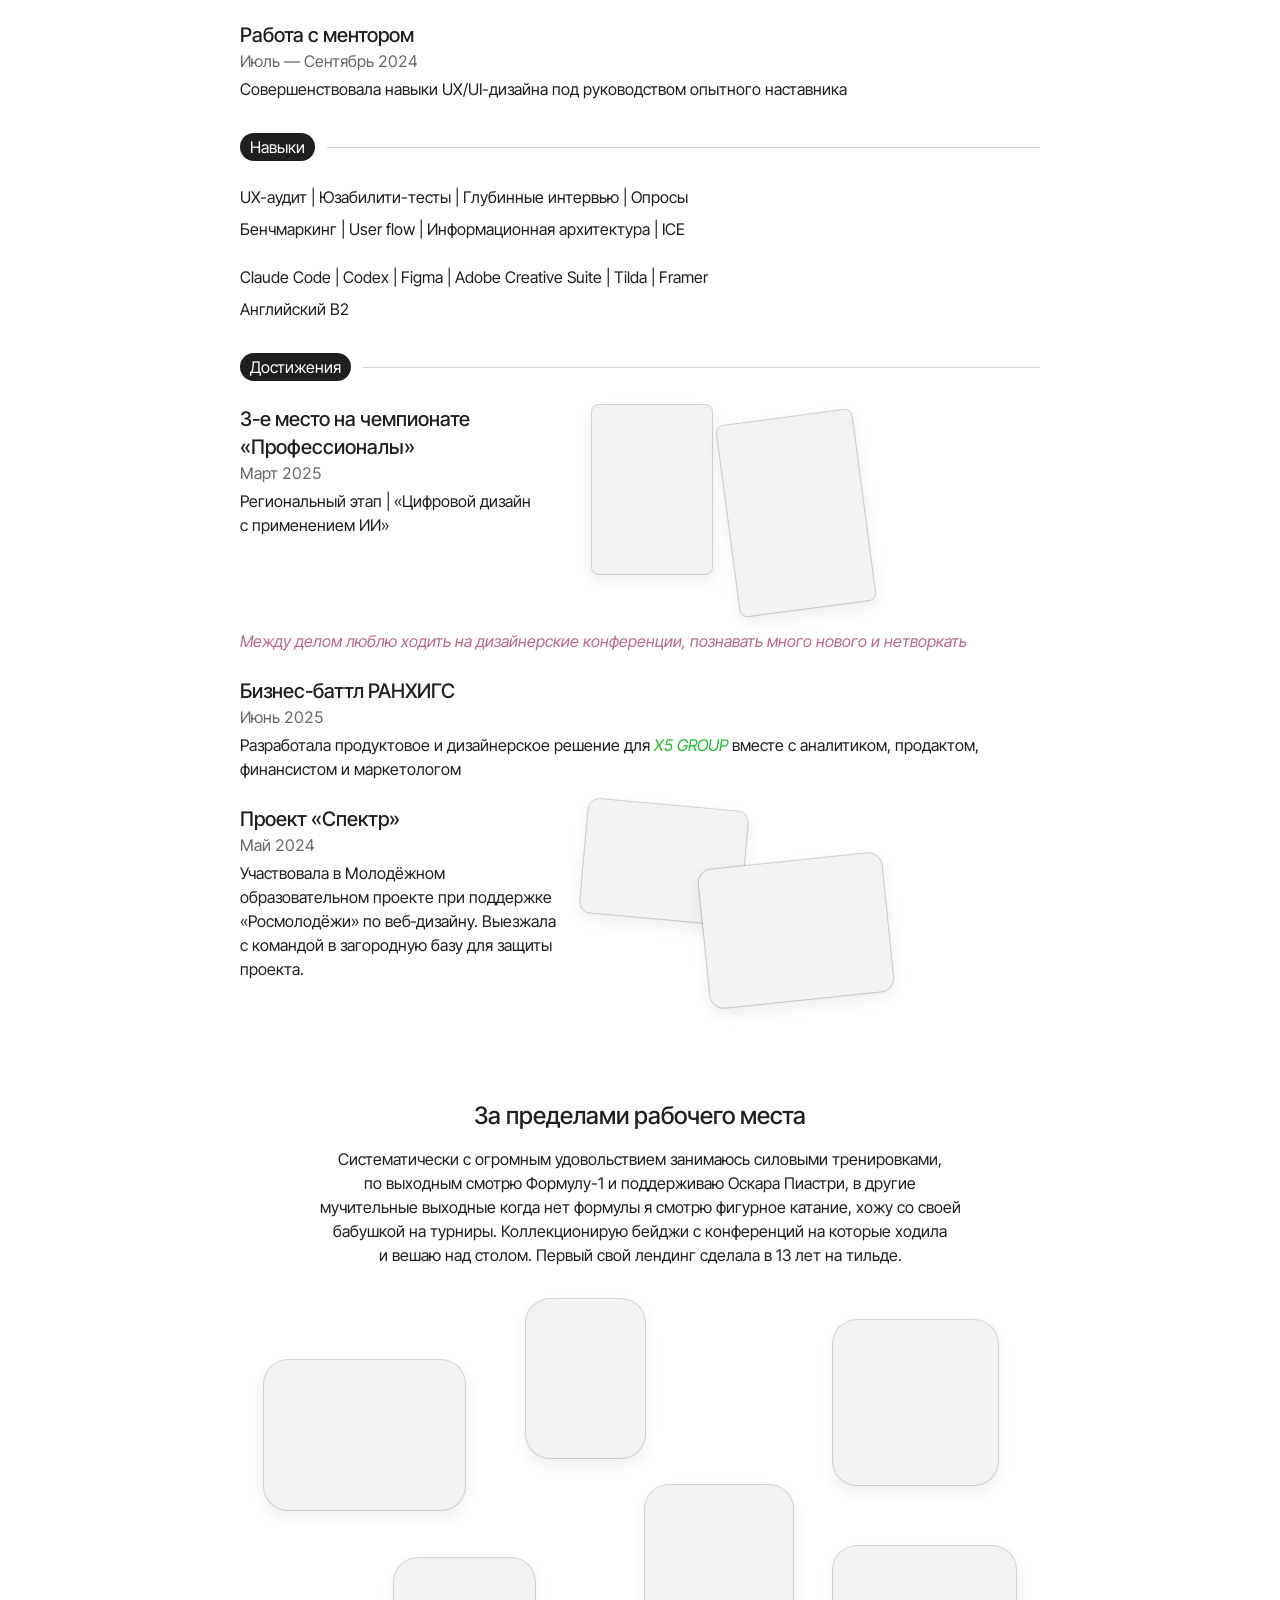
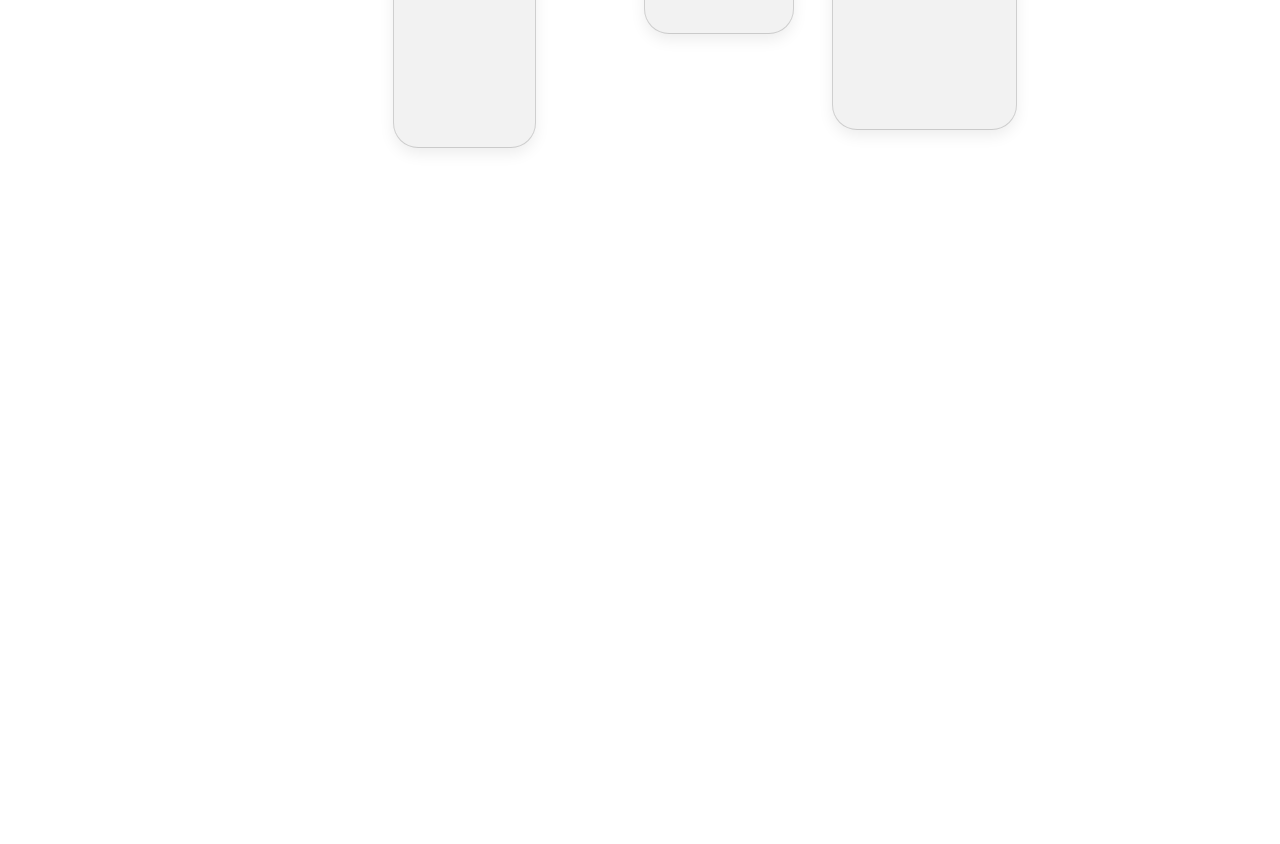
==== commit baec7482: "Optimize portfolio photos and redirect resume page" ====
--- a/resume.html
+++ b/resume.html
@@ -3,108 +3,11 @@
 <head>
   <meta charset="utf-8">
   <meta name="viewport" content="width=device-width, initial-scale=1">
-  <title>Резюме — Сафразян Лидия</title>
-  <meta name="description" content="Резюме: Сафразян Лидия, продуктовый дизайнер из Санкт-Петербурга">
-  <script>
-    (() => {
-      let theme = "light";
-      try { if (localStorage.getItem("portfolio-theme") === "dark") theme = "dark"; } catch {}
-      document.documentElement.dataset.theme = theme;
-      document.documentElement.style.colorScheme = theme;
-    })();
-  </script>
-  <link rel="preconnect" href="https://fonts.googleapis.com">
-  <link rel="preconnect" href="https://fonts.gstatic.com" crossorigin>
-  <link rel="stylesheet" href="css/base.css?v=20261102-eleven">
-  <link rel="stylesheet" href="css/home.css?cover=20261103-round-avatar&v=20261102-eleven">
-  <link rel="stylesheet" href="css/resume.css?v=20261104-home-resume">
-  <link rel="stylesheet" href="css/home-resume.css?v=20261104-home-resume-photos">
-  <link rel="stylesheet" href="css/tg-button.css?v=20261103-no-ring">
+  <meta http-equiv="refresh" content="0;url=./index.html#resume">
+  <link rel="canonical" href="./index.html#resume">
+  <title>Обо мне — Сафразян Лидия</title>
 </head>
-<body class="page-resume">
-  <header class="hdr">
-    <div class="hdr-in">
-      <a class="name" id="name" href="index.html"><img class="avatar" src="assets/resume-photo.jpg" width="40" height="40" alt="Аватар Лидии"><span>Сафразян Лидия</span></a>
-      <nav class="hdr-nav" aria-label="Основная навигация">
-        <a class="resume-link" href="resume.html" aria-current="page">Резюме</a>
-        <div class="dock">
-          <a class="write tg-fx" id="write" href="https://t.me/sellywood" target="_blank" rel="noopener noreferrer"><span>Написать в тг</span><span class="keys" aria-hidden="true"><i class="key">T</i></span></a>
-          <span class="slash" aria-hidden="true">/</span>
-          <button class="theme-toggle" id="theme-toggle" type="button" aria-label="Включить тёмную тему" aria-pressed="false"><span class="theme-icon" aria-hidden="true"><svg class="theme-glyph theme-sun" data-icon="sf:sun.max" aria-hidden="true" xmlns="http://www.w3.org/2000/svg" width="24" height="24" viewBox="0 0 640 640" fill="currentColor"><path fill-rule="evenodd" d="M311.31,579.47 C308.14,577.89 305.15,575.38 303.36,572.80 L300.50,568.67 L300.21,536.37 C299.94,506.04 300.04,503.84 301.86,500.29 C308.44,487.45 326.03,484.79 335.70,495.17 C340.70,500.53 341.00,502.77 341.00,535.35 C341.00,568.87 340.84,569.92 334.83,575.70 C327.91,582.35 319.72,583.66 311.31,579.47 Z M140.49,509.14 C129.76,504.26 125.20,491.25 130.57,480.86 C132.84,476.47 173.53,436.77 177.81,434.78 C184.52,431.64 194.38,432.92 200.01,437.66 C206.57,443.18 208.90,453.51 205.45,461.78 C203.34,466.84 163.91,506.57 158.50,509.09 C153.41,511.46 145.66,511.48 140.49,509.14 Z M482.50,509.58 C480.85,508.84 469.55,498.17 457.39,485.86 C436.47,464.71 435.21,463.22 434.05,458.30 C430.68,444.00 442.27,431.58 457.32,433.35 C459.97,433.67 463.57,434.81 465.32,435.90 C467.07,436.98 478.01,447.46 489.63,459.19 C509.87,479.61 510.80,480.72 511.86,485.72 C514.12,496.40 509.56,505.36 499.78,509.45 C495.25,511.34 486.57,511.40 482.50,509.58 Z M300.74,441.44 C274.75,437.40 252.93,426.01 232.93,406.05 C210.49,383.65 198.91,357.47 197.29,325.50 C195.95,298.95 204.62,269.45 219.91,248.50 C235.27,227.46 258.59,210.37 282.50,202.64 C305.98,195.05 334.68,195.06 358.87,202.68 C387.65,211.74 415.57,235.38 429.81,262.75 C449.93,301.43 448.04,348.31 424.84,385.69 C418.31,396.23 402.57,412.68 391.50,420.57 C365.75,438.90 332.92,446.45 300.74,441.44 Z M342.57,403.15 C358.98,398.88 371.36,391.62 382.90,379.47 C399.27,362.24 407.00,343.16 407.00,320.00 C407.00,296.70 398.36,275.81 381.82,259.12 C368.74,245.92 353.16,237.95 334.56,234.95 C325.23,233.44 306.81,234.21 298.56,236.46 C269.42,244.38 248.07,264.47 237.84,293.58 C235.13,301.28 234.63,304.26 234.21,315.38 C233.46,335.19 236.67,348.42 246.08,364.24 C250.68,371.99 261.74,384.17 269.04,389.53 C278.72,396.64 295.32,403.30 308.50,405.36 C315.45,406.44 334.67,405.20 342.57,403.15 Z M74.34,340.04 C62.75,337.28 55.86,325.67 58.96,314.15 C60.45,308.61 67.04,301.90 72.62,300.23 C77.95,298.64 130.21,298.52 136.44,300.09 C141.81,301.44 147.44,305.98 150.03,311.06 C153.93,318.70 151.69,329.72 145.09,335.27 C139.06,340.35 134.29,341.01 104.57,340.90 C89.68,340.84 76.08,340.46 74.34,340.04 Z M503.22,339.11 C494.10,335.96 489.00,329.14 489.00,320.10 C489.00,313.74 490.06,311.04 494.50,306.13 C500.51,299.48 503.27,299.00 535.24,299.00 C553.17,299.00 564.77,299.42 567.75,300.17 C576.10,302.27 583.02,311.55 582.99,320.62 C582.98,325.01 578.62,333.42 575.04,335.97 C568.73,340.47 564.49,341.00 535.59,340.97 C512.02,340.94 507.81,340.70 503.22,339.11 Z M177.50,205.08 C172.49,202.74 131.56,161.76 129.98,157.50 C128.53,153.63 128.54,145.34 129.99,141.50 C133.92,131.12 148.71,125.69 158.79,130.93 C163.36,133.31 203.19,173.28 205.40,177.70 C207.55,182.00 207.40,190.53 205.09,195.62 C200.74,205.20 187.47,209.75 177.50,205.08 Z M446.00,205.41 C436.75,201.41 431.75,191.50 434.04,181.70 C435.18,176.78 436.40,175.34 456.87,154.67 C468.77,142.67 480.17,131.98 482.21,130.92 C486.67,128.61 495.27,128.37 500.13,130.42 C503.63,131.90 509.03,137.03 510.75,140.50 C512.81,144.67 513.12,150.09 511.59,155.30 C510.19,160.06 508.22,162.34 488.28,182.21 C474.22,196.23 465.18,204.47 462.78,205.46 C458.10,207.40 450.55,207.38 446.00,205.41 Z M312.50,149.62 C306.68,146.88 303.70,143.93 301.55,138.77 C300.26,135.70 300.00,129.79 300.00,104.19 C300.00,73.80 300.04,73.25 302.33,68.91 C303.61,66.48 306.57,63.15 308.91,61.50 C312.71,58.83 313.97,58.50 320.50,58.50 C327.03,58.50 328.29,58.83 332.09,61.50 C334.43,63.15 337.41,66.52 338.71,68.98 C341.08,73.46 341.08,73.47 340.79,105.65 L340.50,137.83 L337.49,142.17 C334.11,147.05 325.57,152.01 320.57,151.99 C318.88,151.98 315.25,150.92 312.50,149.62 Z"/></svg><svg class="theme-glyph theme-moon" data-icon="sf:moon" data-source="SF-Pro-Regular" aria-hidden="true" xmlns="http://www.w3.org/2000/svg" width="24" height="24" viewBox="0 0 24 24" fill="currentColor"><path transform="translate(0.953780 26.598318) scale(0.021126 -0.021126)" d="M543 265Q421 265 320.0 324.5Q219 384 159.5 484.5Q100 585 100 707Q100 796 133.0 875.0Q166 954 225.5 1015.5Q285 1077 366 1112Q390 1123 404.5 1110.0Q419 1097 409 1070Q399 1044 392.0 1006.5Q385 969 385 936Q385 748 488.0 644.5Q591 541 779 541Q810 541 845.0 546.5Q880 552 904 560Q926 567 939.0 553.0Q952 539 940 515Q890 411 785.0 338.0Q680 265 543 265Z"/></svg></span></button>
-        </div>
-      </nav>
-    </div>
-  </header>
-  <main class="home resume-page" id="top">
-    <a class="back" href="index.html"><svg class="icon" data-icon="sf:arrow.left" data-source="SF-Pro-Regular-U2190" aria-hidden="true" xmlns="http://www.w3.org/2000/svg" width="24" height="24" viewBox="0 0 24 24" fill="currentColor"><path transform="translate(0.5257731958762886 20.931958762886598) scale(0.012371134020618556 -0.012371134020618556)" d="M803 122Q770 122 744 147L228 662Q200 688 200 722Q200 756 228 782L744 1297Q770 1322 803 1322Q836 1322 858.5 1300.0Q881 1278 881 1244Q881 1228 875.5 1213.0Q870 1198 859 1188L721 1045L363 722L721 399L859 256Q870 246 875.5 231.0Q881 216 881 200Q881 166 858.5 144.0Q836 122 803 122ZM631 641 365 660Q338 660 320.5 677.5Q303 695 303 722Q303 749 320.0 766.5Q337 784 365 784L631 803H1575Q1611 803 1633.0 780.0Q1655 757 1655 722Q1655 687 1633.0 664.0Q1611 641 1575 641Z"/></svg><span>На главную</span></a>
-    <div class="layout">
-      <aside class="intro">
-        <img class="home-portrait" src="assets/resume-photo.jpg" width="450" height="556" alt="Фото Лидии Сафразян">
-        <h1 class="home-name">Сафразян Лидия</h1>
-        <p class="bio">Продуктовый дизайнер<br>из <span style="white-space:nowrap">Санкт-Петербурга</span></p>
-        <a class="home-email" href="mailto:lsafrazyan5@mail.ru">lsafrazyan5@mail.ru</a>
-      </aside>
-      <article class="article resume resume-content">
-        <p class="resume-summary">Я продуктовый дизайнер. Исследую и упрощаю сложные пользовательские сценарии. Люблю работать в команде, видеть изменения до и после и доводить интерфейсы до чистого визуала, который помогает пользователям решать задачи. Встроила ИИ-агентов в свой процесс: быстрее превращаю макеты в работающие прототипы.</p>
-        <section class="resume-strengths" aria-label="Обо мне">
-          <div class="resume-strength"><div class="resume-strength-heading"><img data-no-zoom src="assets/resume-intro/learning.svg" width="40" height="40" alt=""><h2>Обучение и критика</h2></div><p>Быстро обучаюсь и реагирую на новые тенденции в профессии и обучаюсь новым инструментам на боевых задачах, всегда стремлюсь к своему лучшему результату</p></div>
-          <div class="resume-strength"><div class="resume-strength-heading"><img data-no-zoom src="assets/resume-intro/team.svg" width="40" height="40" alt=""><h2>Работа в команде</h2></div><p>Есть опыт работы в продуктовой команде. Спокойно воспринимаю критику, четко соблюдаю дедлайны, умею находить общий язык</p></div>
-        </section>
-        <section class="rs-row rs-edu" aria-labelledby="edu-h">
-          <h2 id="edu-h"><span>Образование</span></h2>
-          <div class="rs-body">
-            <div class="rs-school"><img data-no-zoom class="rs-logo" src="assets/college-logo.png" width="159" height="168" alt="Эмблема СПбГУПТД" decoding="async"><p>Колледж технологий моделирования<br>и&nbsp;управления (при&nbsp;СПбГУПТД):</p></div>
-            <div class="rs-entry rs-entry--media"><div class="rs-text"><h3>Веб-дизайнер</h3><p class="rs-date">2022 — 2026</p><p><em>Красный диплом с&nbsp;отличием</em></p></div>
-              <div class="rs-pics"><figure class="rs-pic rs-pic--grad" style="--tilt:2.3deg;--tilt-m:-5.83deg"><img src="assets/resume-graduation.jpg" width="492" height="477" decoding="async" alt="Вручение красного диплома"></figure></div></div>
-          </div>
-        </section>
-        <section class="rs-row" aria-labelledby="extra-h">
-          <h2 id="extra-h"><span>Дополнительное образование</span></h2>
-          <div class="rs-body">
-            <div class="rs-entry"><h3>Обучение продуктовому дизайну</h3><p class="rs-date">2025–2026</p></div>
-            <div class="rs-entry"><h3>BK Digital camp</h3><p class="rs-date">Октябрь — Декабрь 2025</p><p>Управление продуктом, маркетинг, продуктовые исследования. Углубилась в&nbsp;UX-часть продукта и&nbsp;отточила навыки</p></div>
-            <div class="rs-entry"><h3>Работа с&nbsp;ментором</h3><p class="rs-date">Июль — Сентябрь 2024</p><p>Совершенствовала навыки UX/UI-дизайна под руководством опытного наставника</p></div>
-          </div>
-        </section>
-        <section class="rs-row" aria-labelledby="skills-h">
-          <h2 id="skills-h"><span>Навыки</span></h2>
-          <div class="rs-body rs-skills">
-            <p>UX-аудит | Юзабилити-тесты | Глубинные интервью | Опросы</p>
-            <p>Бенчмаркинг | User flow | Информационная архитектура | ICE</p>
-            <p>Claude Code | Codex | Figma | Adobe Creative Suite | Tilda | Framer</p>
-            <p>Английский B2</p>
-          </div>
-        </section>
-        <section class="rs-row" id="activities" aria-labelledby="act-h">
-          <h2 id="act-h"><span>Достижения</span></h2>
-          <div class="rs-body">
-            <div class="rs-entry rs-entry--media rs-pro"><div class="rs-text"><h3>3-е место на чемпионате «Профессионалы»</h3><p class="rs-date">Март 2025</p><p>Региональный этап | «Цифровой дизайн с применением ИИ»</p></div>
-              <div class="rs-pics"><figure class="rs-pic rs-pic--diploma" style="--tilt:0deg"><img src="assets/activity-1.jpg" width="1134" height="1600" loading="lazy" decoding="async" alt="Диплом 3 место регионального этапа Чемпионата «Профессионалы» 2025, Цифровой дизайн"></figure><figure class="rs-pic rs-pic--award" style="--tilt:-7.52deg"><img src="assets/activity-2.jpg" width="1200" height="1600" loading="lazy" decoding="async" alt="Награждение на чемпионате «Профессионалы»"></figure></div></div>
-            <p class="rs-note">Между делом люблю ходить на&nbsp;дизайнерские конференции, познавать много нового и&nbsp;нетворкать</p>
-            <div class="rs-entry"><h3>Бизнес-баттл РАНХИГС</h3><p class="rs-date">Июнь 2025</p><p>Разработала продуктовое и дизайнерское решение для <em class="rs-x5">X5 GROUP</em> вместе с аналитиком, продактом, финансистом и маркетологом</p></div>
-            <div class="rs-entry rs-entry--media rs-spectr"><div class="rs-text"><h3>Проект «Спектр»</h3><p class="rs-date">Май 2024</p><p>Участвовала в&nbsp;Молодёжном образовательном проекте при поддержке «Росмолодёжи» по&nbsp;веб&#8209;дизайну. Выезжала с&nbsp;командой в&nbsp;загородную базу для защиты проекта.</p></div>
-              <div class="rs-pics"><figure class="rs-pic rs-pic--cert" style="--tilt:5.11deg"><img src="assets/activity-3.jpg" width="1600" height="1140" loading="lazy" decoding="async" alt="Сертификат курса «Спектр», Web Design, 2024"></figure><figure class="rs-pic rs-pic--stage" style="--tilt:-5.91deg"><img src="assets/activity-4.jpg" width="1600" height="1068" loading="lazy" decoding="async" alt="Выступление на сцене"></figure></div></div>
-          </div>
-        </section>
-<section class="resume-life" aria-labelledby="life-title">
-          <h2 id="life-title">За пределами рабочего места</h2>
-          <p>Систематически с огромным удовольствием занимаюсь силовыми тренировками, по выходным смотрю Формулу-1 и поддерживаю Оскара Пиастри, в другие мучительные выходные когда нет формулы я смотрю фигурное катание, хожу со своей бабушкой на турниры. Коллекционирую бейджи с конференций на которые ходила и вешаю над столом. Первый свой лендинг сделала в 13 лет на тильде.</p>
-        <div class="life-collage" aria-label="Мои увлечения в фотографиях">
-            <figure class="rs-pic life-photo life-photo--race" style="--tilt:0deg"><img src="assets/about/race-screen.webp" width="1600" height="1200" loading="lazy" decoding="async" alt="Просмотр гонки Формулы-1 на большом экране"></figure>
-            <figure class="rs-pic life-photo life-photo--museum" style="--tilt:0deg"><img src="assets/about/museum.webp" width="1200" height="1600" loading="lazy" decoding="async" alt="Лидия в музее"></figure>
-            <figure class="rs-pic life-photo life-photo--formula" style="--tilt:0deg"><img src="assets/about/formula-one.webp" width="1600" height="1600" loading="lazy" decoding="async" alt="Трансляция Формулы-1 дома"></figure>
-            <figure class="rs-pic life-photo life-photo--book" style="--tilt:0deg"><img src="assets/about/book.webp" width="1200" height="1600" loading="lazy" decoding="async" alt="Лидия с книгой"></figure>
-            <figure class="rs-pic life-photo life-photo--shirt" style="--tilt:0deg"><img src="assets/about/shirt.webp" width="1600" height="1600" loading="lazy" decoding="async" alt="Футболка с Оскаром Пиастри рядом с трансляцией гонки"></figure>
-            <figure class="rs-pic life-photo life-photo--skating" style="--tilt:0deg"><img src="assets/about/skating.webp" width="1200" height="1600" loading="lazy" decoding="async" alt="Турнир по фигурному катанию"></figure>
-          </div>
-        </section>
-      </article>
-    </div>
-  </main>
-  <script src="js/typo-nbsp.js?v=20261102-eleven"></script>
-  <script src="js/theme.js?v=20261102-eleven"></script>
-  <script src="js/emoji.js?v=20261102-eleven"></script>
-  <script src="js/tg-button.js?v=20261102-eleven"></script>
-  <script src="js/lightbox.js?v=20261104-about-gallery"></script>
+<body>
+  <p>Раздел переехал на главную: <a href="./index.html#resume">Обо мне</a>.</p>
 </body>
 </html>
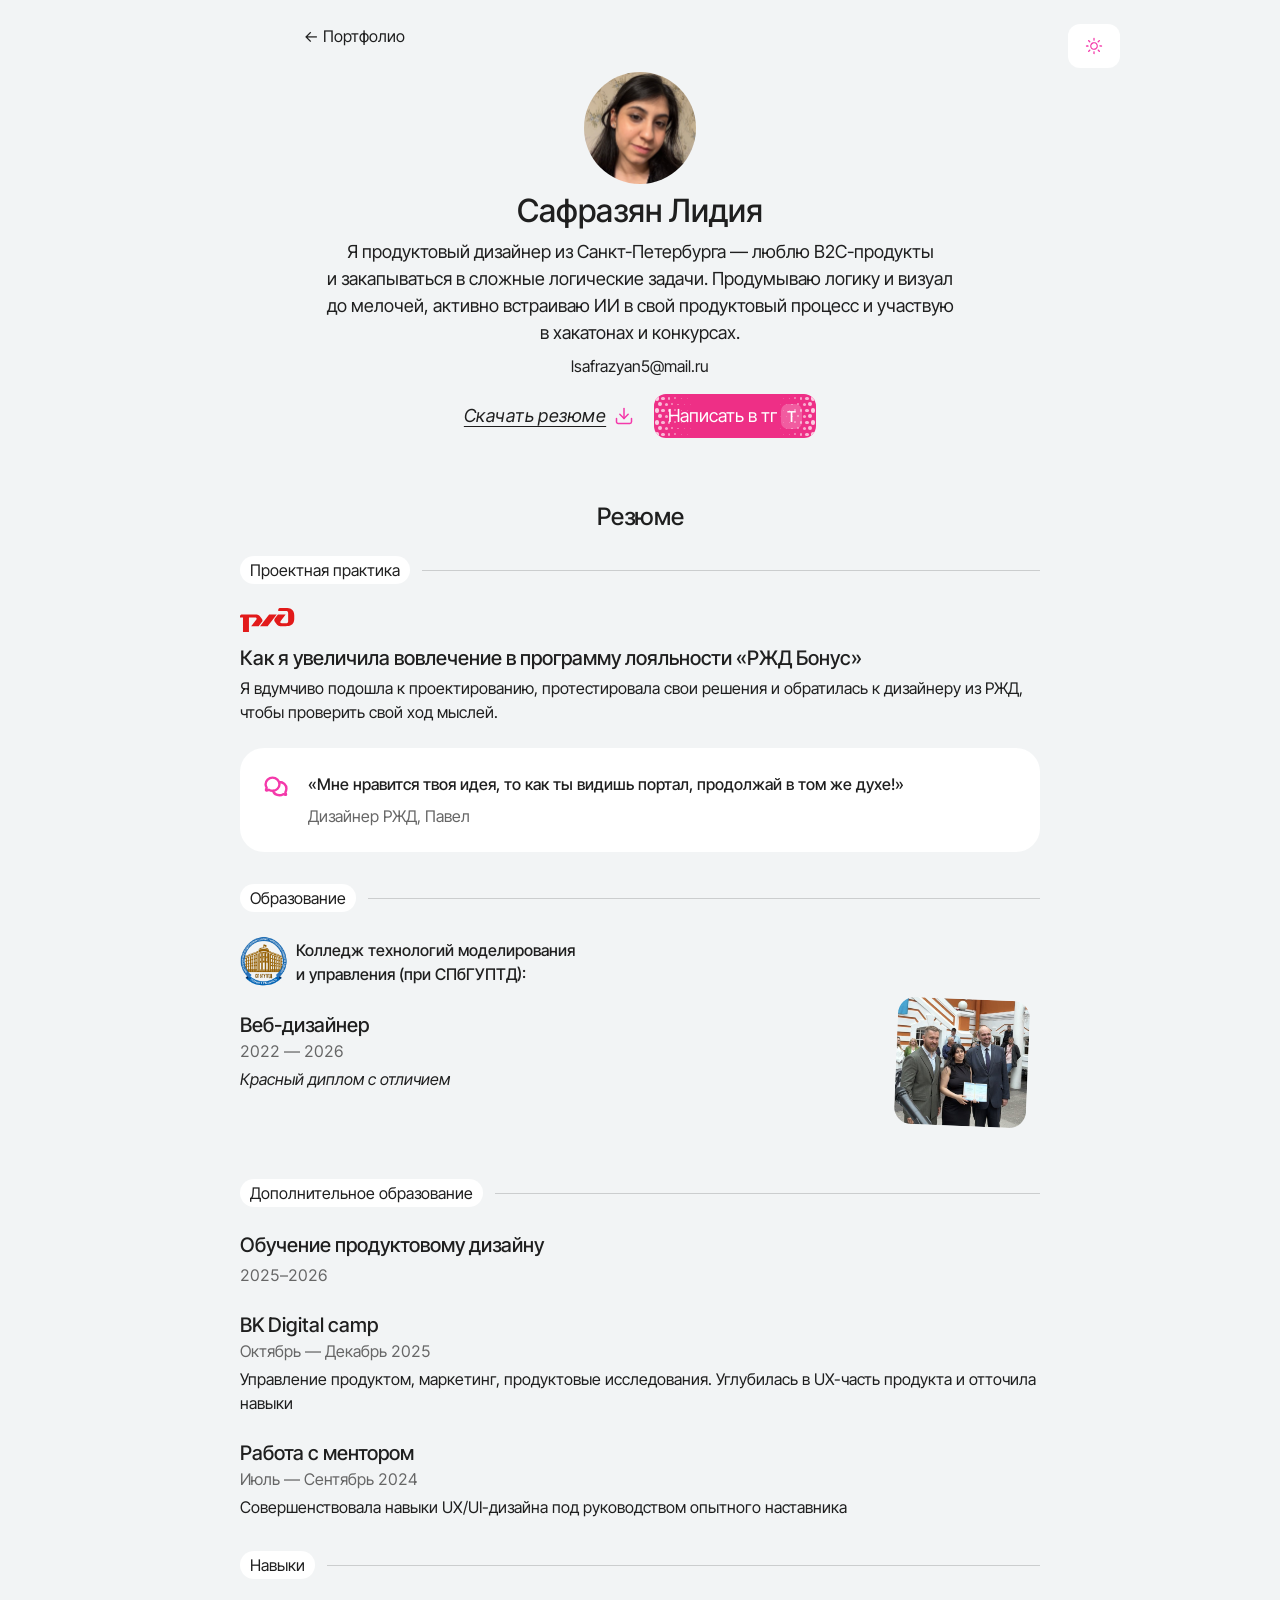
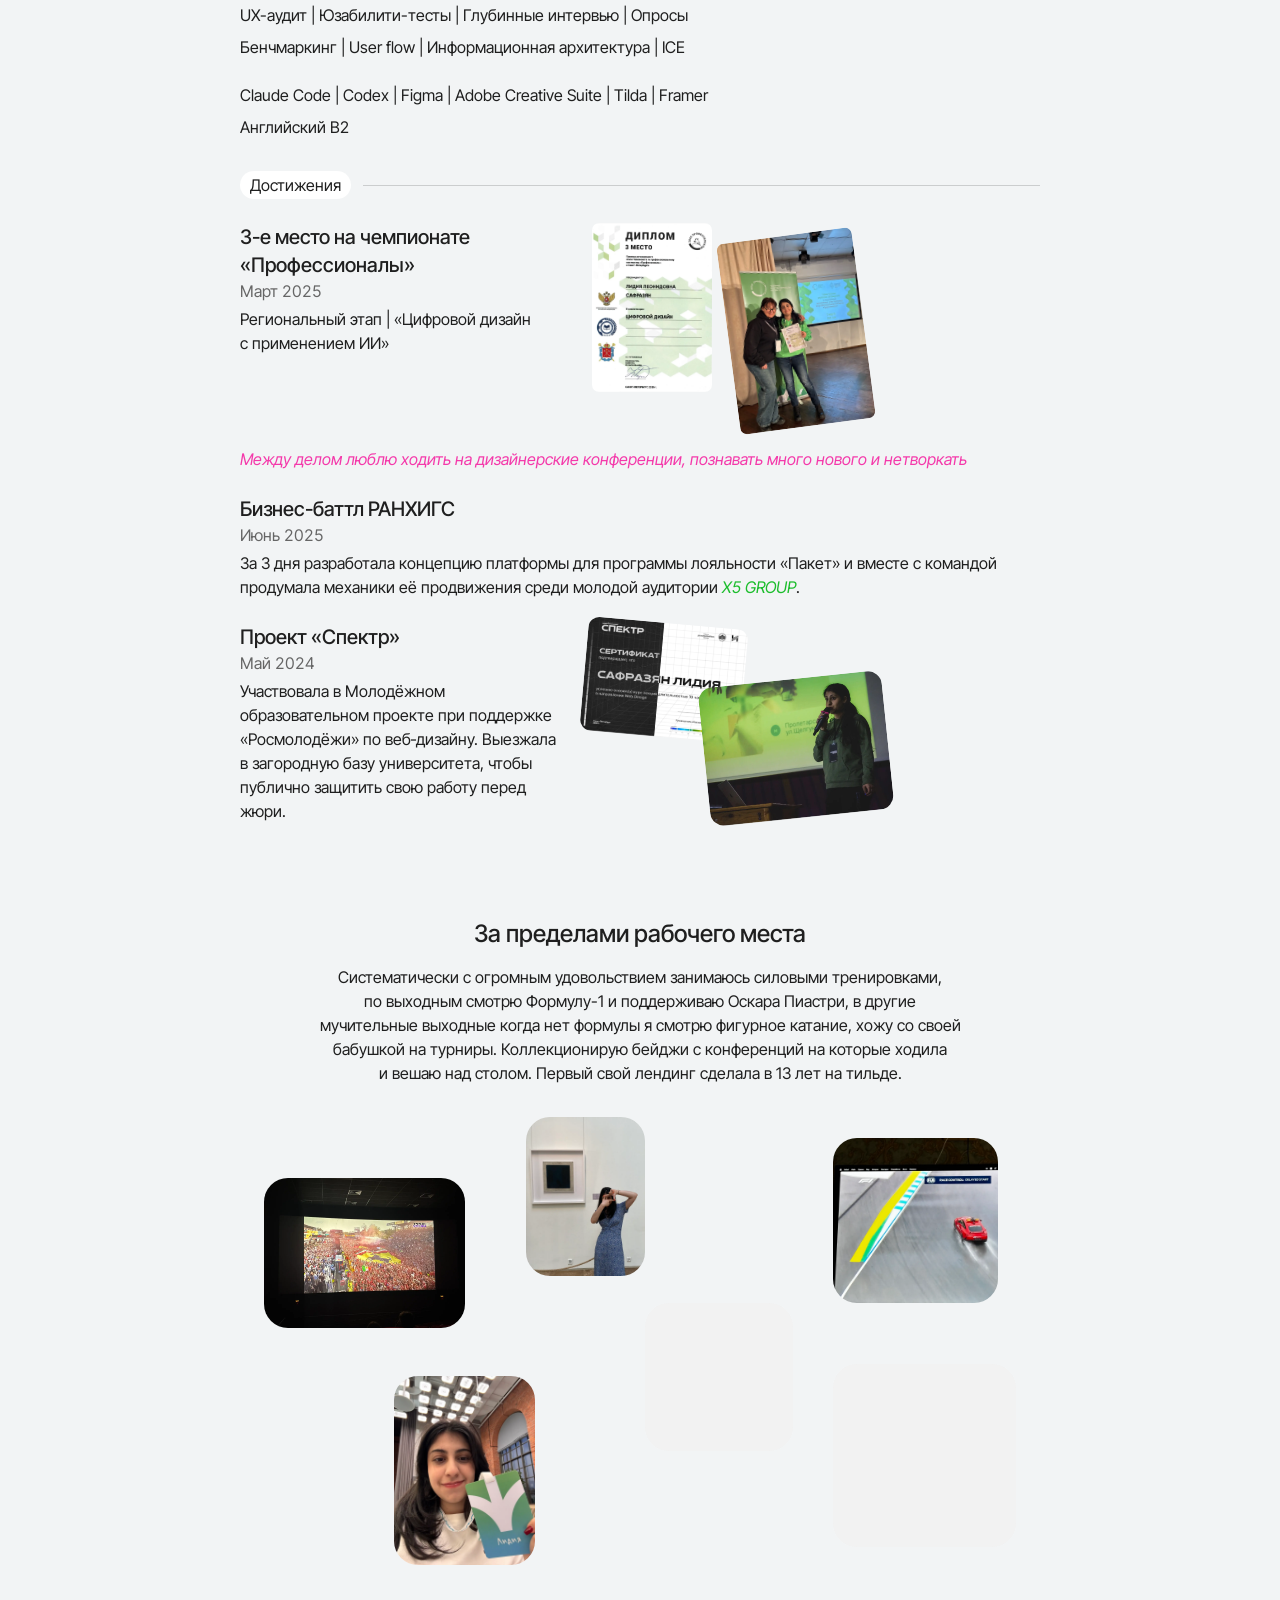
==== commit a68f2291: "Add Alfa Bank case and resume page; finish responsive portfolio updates" ====
--- a/resume.html
+++ b/resume.html
@@ -3,11 +3,113 @@
 <head>
   <meta charset="utf-8">
   <meta name="viewport" content="width=device-width, initial-scale=1">
-  <meta http-equiv="refresh" content="0;url=./index.html#resume">
-  <link rel="canonical" href="./index.html#resume">
-  <title>Обо мне — Сафразян Лидия</title>
-</head>
+  <title>Резюме — Сафразян Лидия</title>
+  <meta property="og:title" content="Сафразян Лидия">
+  <meta name="twitter:title" content="Сафразян Лидия">
+  <meta name="description" content="Продуктовый дизайнер из Санкт-Петербурга. Кейсы и резюме.">
+  <script>
+    (() => {
+      let theme = "light";
+      try { if (localStorage.getItem("portfolio-theme") === "dark") theme = "dark"; } catch {}
+      document.documentElement.dataset.theme = theme;
+      document.documentElement.style.colorScheme = theme;
+    })();
+  </script>
+  <link rel="preconnect" href="https://fonts.googleapis.com">
+  <link rel="preconnect" href="https://fonts.gstatic.com" crossorigin>
+  <link rel="stylesheet" href="css/base.css?v=20261113-light-surfaces">
+  <link rel="stylesheet" href="css/home.css?v=20261118-release">
+  <link rel="stylesheet" href="css/rzd-cover.css?v=20261118-release">
+  <link rel="stylesheet" href="css/resume.css?v=20261118-release">
+  <link rel="stylesheet" href="css/home-resume.css?v=20261118-release">
+  <link rel="stylesheet" href="css/concepts.css?v=20261118-mobile">
+  <link rel="stylesheet" href="css/tg-button.css?v=20261113-pink-restored">
+
+<link rel="canonical" href="https://lsafrazyan6-svg.github.io/portfolio/resume.html"><style>.resume-back{align-self:flex-start;margin-bottom:16px}.resume-section{padding-left:0;padding-right:0}</style></head>
 <body>
-  <p>Раздел переехал на главную: <a href="./index.html#resume">Обо мне</a>.</p>
+
+  <main class="home home-index" id="top">
+    <div class="home-theme"><button class="theme-toggle" id="theme-toggle" type="button" aria-label="Включить тёмную тему" aria-pressed="false"><span class="theme-icon" aria-hidden="true"><svg class="theme-glyph theme-sun" data-icon="sf:sun.max" aria-hidden="true" xmlns="http://www.w3.org/2000/svg" width="24" height="24" viewBox="0 0 640 640" fill="currentColor"><path fill-rule="evenodd" d="M311.31,579.47 C308.14,577.89 305.15,575.38 303.36,572.80 L300.50,568.67 L300.21,536.37 C299.94,506.04 300.04,503.84 301.86,500.29 C308.44,487.45 326.03,484.79 335.70,495.17 C340.70,500.53 341.00,502.77 341.00,535.35 C341.00,568.87 340.84,569.92 334.83,575.70 C327.91,582.35 319.72,583.66 311.31,579.47 Z M140.49,509.14 C129.76,504.26 125.20,491.25 130.57,480.86 C132.84,476.47 173.53,436.77 177.81,434.78 C184.52,431.64 194.38,432.92 200.01,437.66 C206.57,443.18 208.90,453.51 205.45,461.78 C203.34,466.84 163.91,506.57 158.50,509.09 C153.41,511.46 145.66,511.48 140.49,509.14 Z M482.50,509.58 C480.85,508.84 469.55,498.17 457.39,485.86 C436.47,464.71 435.21,463.22 434.05,458.30 C430.68,444.00 442.27,431.58 457.32,433.35 C459.97,433.67 463.57,434.81 465.32,435.90 C467.07,436.98 478.01,447.46 489.63,459.19 C509.87,479.61 510.80,480.72 511.86,485.72 C514.12,496.40 509.56,505.36 499.78,509.45 C495.25,511.34 486.57,511.40 482.50,509.58 Z M300.74,441.44 C274.75,437.40 252.93,426.01 232.93,406.05 C210.49,383.65 198.91,357.47 197.29,325.50 C195.95,298.95 204.62,269.45 219.91,248.50 C235.27,227.46 258.59,210.37 282.50,202.64 C305.98,195.05 334.68,195.06 358.87,202.68 C387.65,211.74 415.57,235.38 429.81,262.75 C449.93,301.43 448.04,348.31 424.84,385.69 C418.31,396.23 402.57,412.68 391.50,420.57 C365.75,438.90 332.92,446.45 300.74,441.44 Z M342.57,403.15 C358.98,398.88 371.36,391.62 382.90,379.47 C399.27,362.24 407.00,343.16 407.00,320.00 C407.00,296.70 398.36,275.81 381.82,259.12 C368.74,245.92 353.16,237.95 334.56,234.95 C325.23,233.44 306.81,234.21 298.56,236.46 C269.42,244.38 248.07,264.47 237.84,293.58 C235.13,301.28 234.63,304.26 234.21,315.38 C233.46,335.19 236.67,348.42 246.08,364.24 C250.68,371.99 261.74,384.17 269.04,389.53 C278.72,396.64 295.32,403.30 308.50,405.36 C315.45,406.44 334.67,405.20 342.57,403.15 Z M74.34,340.04 C62.75,337.28 55.86,325.67 58.96,314.15 C60.45,308.61 67.04,301.90 72.62,300.23 C77.95,298.64 130.21,298.52 136.44,300.09 C141.81,301.44 147.44,305.98 150.03,311.06 C153.93,318.70 151.69,329.72 145.09,335.27 C139.06,340.35 134.29,341.01 104.57,340.90 C89.68,340.84 76.08,340.46 74.34,340.04 Z M503.22,339.11 C494.10,335.96 489.00,329.14 489.00,320.10 C489.00,313.74 490.06,311.04 494.50,306.13 C500.51,299.48 503.27,299.00 535.24,299.00 C553.17,299.00 564.77,299.42 567.75,300.17 C576.10,302.27 583.02,311.55 582.99,320.62 C582.98,325.01 578.62,333.42 575.04,335.97 C568.73,340.47 564.49,341.00 535.59,340.97 C512.02,340.94 507.81,340.70 503.22,339.11 Z M177.50,205.08 C172.49,202.74 131.56,161.76 129.98,157.50 C128.53,153.63 128.54,145.34 129.99,141.50 C133.92,131.12 148.71,125.69 158.79,130.93 C163.36,133.31 203.19,173.28 205.40,177.70 C207.55,182.00 207.40,190.53 205.09,195.62 C200.74,205.20 187.47,209.75 177.50,205.08 Z M446.00,205.41 C436.75,201.41 431.75,191.50 434.04,181.70 C435.18,176.78 436.40,175.34 456.87,154.67 C468.77,142.67 480.17,131.98 482.21,130.92 C486.67,128.61 495.27,128.37 500.13,130.42 C503.63,131.90 509.03,137.03 510.75,140.50 C512.81,144.67 513.12,150.09 511.59,155.30 C510.19,160.06 508.22,162.34 488.28,182.21 C474.22,196.23 465.18,204.47 462.78,205.46 C458.10,207.40 450.55,207.38 446.00,205.41 Z M312.50,149.62 C306.68,146.88 303.70,143.93 301.55,138.77 C300.26,135.70 300.00,129.79 300.00,104.19 C300.00,73.80 300.04,73.25 302.33,68.91 C303.61,66.48 306.57,63.15 308.91,61.50 C312.71,58.83 313.97,58.50 320.50,58.50 C327.03,58.50 328.29,58.83 332.09,61.50 C334.43,63.15 337.41,66.52 338.71,68.98 C341.08,73.46 341.08,73.47 340.79,105.65 L340.50,137.83 L337.49,142.17 C334.11,147.05 325.57,152.01 320.57,151.99 C318.88,151.98 315.25,150.92 312.50,149.62 Z"/></svg><svg class="theme-glyph theme-moon" data-icon="sf:moon" data-source="SF-Pro-Regular" aria-hidden="true" xmlns="http://www.w3.org/2000/svg" width="24" height="24" viewBox="0 0 24 24" fill="currentColor"><path transform="translate(0.953780 26.598318) scale(0.021126 -0.021126)" d="M543 265Q421 265 320.0 324.5Q219 384 159.5 484.5Q100 585 100 707Q100 796 133.0 875.0Q166 954 225.5 1015.5Q285 1077 366 1112Q390 1123 404.5 1110.0Q419 1097 409 1070Q399 1044 392.0 1006.5Q385 969 385 936Q385 748 488.0 644.5Q591 541 779 541Q810 541 845.0 546.5Q880 552 904 560Q926 567 939.0 553.0Q952 539 940 515Q890 411 785.0 338.0Q680 265 543 265Z"/></svg></span></button></div>
+    <div class="layout"><aside class="intro"><a class="resume-back" href="index.html">← Портфолио</a>
+        <img class="home-portrait" src="assets/resume-photo.jpg" width="450" height="556" alt="Фото Лидии Сафразян">
+        <h1 class="home-name">Сафразян Лидия</h1>
+        <p class="bio">Я продуктовый дизайнер из Санкт-Петербурга — люблю B2C-продукты и закапываться в сложные логические задачи. Продумываю логику и визуал до мелочей, активно встраиваю ИИ в свой продуктовый процесс и участвую в хакатонах и конкурсах.</p>
+        <a class="home-email" href="mailto:lsafrazyan5@mail.ru">lsafrazyan5@mail.ru</a>
+        <div class="home-actions">
+        <a class="home-resume resume-link--download" href="assets/lidia-safrazyan-resume.pdf?v=20261118-resume" download="Лидия-Сафразян-резюме.pdf"><span>Скачать резюме</span><svg class="resume-download-icon" width="20" height="20" viewBox="0 0 24 24" fill="none" stroke="currentColor" stroke-width="1.8" stroke-linecap="round" stroke-linejoin="round" aria-hidden="true"><g class="resume-download-arrow"><path d="M12 3v12"/><path d="m7 10 5 5 5-5"/></g><path class="resume-download-tray" d="M21 15v4a2 2 0 0 1-2 2H5a2 2 0 0 1-2-2v-4"/></svg></a>
+        <a class="write tg-fx home-write" id="write" href="https://t.me/sellywood" target="_blank" rel="noopener noreferrer"><span>Написать в тг</span><span class="keys" aria-hidden="true"><i class="key">T</i></span></a>
+        </div>
+      </aside><section class="resume-section" id="resume" aria-labelledby="resume-title">
+        <h2 class="resume-title" id="resume-title">Резюме</h2>
+        <article class="article resume resume-content">
+        <section class="rs-row resume-project" aria-labelledby="project-h">
+          <h2 id="project-h"><span>Проектная практика</span></h2>
+          <div class="rs-body">
+            <div class="rs-entry"><div class="resume-project-heading"><img data-no-zoom src="assets/rzd-logo.svg" width="55" height="24" alt=""><h3><a href="https://lsafrazyan6-svg.github.io/portfolio/case/rzd-bonus.html">Как я увеличила вовлечение в программу лояльности «РЖД Бонус»</a></h3></div>
+              <p>Я вдумчиво подошла к проектированию, протестировала свои решения и обратилась к дизайнеру из РЖД, чтобы проверить свой ход мыслей.</p>
+            </div>
+            <blockquote class="resume-quote"><img class="resume-quote-icon" data-no-zoom src="assets/resume-intro/team.svg?v=20261113-pink" width="32" height="32" alt=""><div><p>«Мне нравится твоя идея, то как ты видишь портал, продолжай в том же духе!»</p><cite>Дизайнер РЖД, Павел</cite></div></blockquote>
+          </div>
+        </section>
+        <section class="rs-row rs-edu" aria-labelledby="edu-h">
+          <h2 id="edu-h"><span>Образование</span></h2>
+          <div class="rs-body">
+            <div class="rs-school"><img data-no-zoom class="rs-logo" src="assets/college-logo-transparent.png" width="159" height="168" alt="Эмблема СПбГУПТД" decoding="async"><p>Колледж технологий моделирования<br>и&nbsp;управления (при&nbsp;СПбГУПТД):</p></div>
+            <div class="rs-entry rs-entry--media"><div class="rs-text"><h3>Веб-дизайнер</h3><p class="rs-date">2022 — 2026</p><p><em>Красный диплом с&nbsp;отличием</em></p></div>
+              <div class="rs-pics"><figure class="rs-pic rs-pic--grad" style="--tilt:2.3deg;--tilt-m:-5.83deg"><img src="assets/resume-graduation.jpg" width="492" height="477" decoding="async" alt="Вручение красного диплома"></figure></div></div>
+          </div>
+        </section>
+        <section class="rs-row" aria-labelledby="extra-h">
+          <h2 id="extra-h"><span>Дополнительное образование</span></h2>
+          <div class="rs-body">
+            <div class="rs-entry"><h3>Обучение продуктовому дизайну</h3><p class="rs-date">2025–2026</p></div>
+            <div class="rs-entry"><h3>BK Digital camp</h3><p class="rs-date">Октябрь — Декабрь 2025</p><p>Управление продуктом, маркетинг, продуктовые исследования. Углубилась в&nbsp;UX-часть продукта и&nbsp;отточила навыки</p></div>
+            <div class="rs-entry"><h3>Работа с&nbsp;ментором</h3><p class="rs-date">Июль — Сентябрь 2024</p><p>Совершенствовала навыки UX/UI-дизайна под руководством опытного наставника</p></div>
+          </div>
+        </section>
+        <section class="rs-row" aria-labelledby="skills-h">
+          <h2 id="skills-h"><span>Навыки</span></h2>
+          <div class="rs-body rs-skills">
+            <p>UX-аудит | Юзабилити-тесты | Глубинные интервью | Опросы</p>
+            <p>Бенчмаркинг | User flow | Информационная архитектура | ICE</p>
+            <p class="rs-skill-tools">Claude Code | Codex | Figma | Adobe Creative Suite | Tilda | Framer</p>
+            <p>Английский B2</p>
+          </div>
+        </section>
+        <section class="rs-row" id="activities" aria-labelledby="act-h">
+          <h2 id="act-h"><span>Достижения</span></h2>
+          <div class="rs-body">
+            <div class="rs-entry rs-entry--media rs-pro"><div class="rs-text"><h3>3-е место на чемпионате «Профессионалы»</h3><p class="rs-date">Март 2025</p><p>Региональный этап | «Цифровой дизайн с применением ИИ»</p></div>
+              <div class="rs-pics"><figure class="rs-pic rs-pic--diploma" style="--tilt:0deg"><img src="assets/activity-1-optimized.webp" width="1134" height="1600" loading="lazy" decoding="async" alt="Диплом 3 место регионального этапа Чемпионата «Профессионалы» 2025, Цифровой дизайн"></figure><figure class="rs-pic rs-pic--award" style="--tilt:-7.52deg"><img src="assets/activity-2-optimized.webp" width="1200" height="1600" loading="lazy" decoding="async" alt="Награждение на чемпионате «Профессионалы»"></figure></div></div>
+            <p class="rs-note">Между делом люблю ходить на&nbsp;дизайнерские конференции, познавать много нового и&nbsp;нетворкать</p>
+            <div class="rs-entry"><h3>Бизнес-баттл РАНХИГС</h3><p class="rs-date">Июнь 2025</p><p>За 3 дня разработала концепцию платформы для программы лояльности «Пакет» и вместе с командой продумала механики её продвижения среди молодой аудитории <em class="rs-x5">X5 GROUP</em>.</p></div>
+            <div class="rs-entry rs-entry--media rs-spectr"><div class="rs-text"><h3>Проект «Спектр»</h3><p class="rs-date">Май 2024</p><p>Участвовала в&nbsp;Молодёжном образовательном проекте при поддержке «Росмолодёжи» по&nbsp;веб&#8209;дизайну. Выезжала в&nbsp;загородную базу университета, чтобы публично защитить свою работу перед жюри.</p></div>
+              <div class="rs-pics"><figure class="rs-pic rs-pic--cert" style="--tilt:5.11deg"><img src="assets/activity-3-optimized.webp" width="1600" height="1140" loading="lazy" decoding="async" alt="Сертификат курса «Спектр», Web Design, 2024"></figure><figure class="rs-pic rs-pic--stage" style="--tilt:-5.91deg"><img src="assets/activity-4-optimized.webp" width="1600" height="1068" loading="lazy" decoding="async" alt="Выступление на сцене"></figure></div></div>
+          </div>
+        </section>
+<section class="resume-life" aria-labelledby="life-title">
+        <div class="life-intro">
+          <div class="life-title-wrap"><h2 id="life-title">За пределами рабочего места</h2></div>
+          <p>Систематически с огромным удовольствием занимаюсь силовыми тренировками, по выходным смотрю Формулу-1 и поддерживаю Оскара Пиастри, в другие мучительные выходные когда нет формулы я смотрю фигурное катание, хожу со своей бабушкой на турниры. Коллекционирую бейджи с конференций на которые ходила и вешаю над столом. Первый свой лендинг сделала в 13 лет на тильде.</p>
+        </div>
+        <div class="life-collage" aria-label="Мои увлечения в фотографиях">
+            <figure class="rs-pic life-photo life-photo--race" style="--tilt:0deg"><img src="assets/about/race-screen.webp?v=20261104-opt" width="1600" height="1200" loading="lazy" decoding="async" alt="Просмотр гонки Формулы-1 на большом экране"></figure>
+            <figure class="rs-pic life-photo life-photo--museum" style="--tilt:0deg"><img src="assets/about/museum.webp?v=20261104-opt" width="1200" height="1600" loading="lazy" decoding="async" alt="Лидия в музее"></figure>
+            <figure class="rs-pic life-photo life-photo--formula" style="--tilt:0deg"><img src="assets/about/formula-one.webp?v=20261104-opt" width="1600" height="1600" loading="lazy" decoding="async" alt="Трансляция Формулы-1 дома"></figure>
+            <figure class="rs-pic life-photo life-photo--book" style="--tilt:0deg"><img src="assets/about/book.webp?v=20261104-opt" width="1200" height="1600" loading="lazy" decoding="async" alt="Лидия с книгой"></figure>
+            <figure class="rs-pic life-photo life-photo--shirt" style="--tilt:0deg"><img src="assets/about/shirt.webp?v=20261104-opt" width="1600" height="1600" loading="lazy" decoding="async" alt="Футболка с Оскаром Пиастри рядом с трансляцией гонки"></figure>
+            <figure class="rs-pic life-photo life-photo--skating" style="--tilt:0deg"><img src="assets/about/skating.webp?v=20261104-opt" width="1200" height="1600" loading="lazy" decoding="async" alt="Турнир по фигурному катанию"></figure>
+          </div>
+        </section>
+      </article>
+</section></div>
+</main>
+
+  <script src="js/lightbox.js?v=20261104-about-gallery"></script>
+
+  <script src="js/typo-nbsp.js?v=20261102-eleven"></script>
+  <script src="js/theme.js?v=20261102-eleven"></script>
+  <script src="js/emoji.js?v=20261102-eleven"></script>
+  <script src="js/tg-button.js?v=20261102-eleven"></script>
 </body>
 </html>
--- a/css/base.css
+++ b/css/base.css
@@ -0,0 +1,140 @@
+/* Общие стили сайта: шрифты, цвета, шапка, кнопки, контакты.
+   Подключается на всех страницах нового вида (главная, кейсы). */
+@import url('https://fonts.googleapis.com/css2?family=Inter+Tight:ital,wght@0,400;0,500;1,400&display=swap');
+/* Felidae — антиква для имени, файл шрифта прислала Лидия */
+@font-face{font-family:"Felidae";src:url("../assets/fonts/felidae.woff2") format("woff2");font-weight:400;font-style:normal;font-display:swap}
+
+:root{
+  --page:#F2F4F5;
+  --header:#F2F4F5;
+  --ink:#1f1f1f;          /* основной текст: мягкий чёрный вместо #020202 */
+  --link:#1f2836;         /* ссылки и кнопки: мягкий тёмно-синий вместо #04142c */
+  --badge-ink:#3b3b3b;
+  --button:#FFFFFF;
+  --surface:#FFFFFF;
+  --accent:#F439AA;
+  --button-hover:#e2e2e3;
+  --key:#FFFFFF;
+  --ring:rgba(0,0,0,.08);
+  --cover-shadow:none;
+  --dock-shadow:none;
+  --content:904px;
+}
+html[data-theme=dark]{
+  --page:#141414;
+  --header:#141414;
+  --ink:#f2f2f2;
+  --link:#e8e8ee;
+  --badge-ink:#dedede;
+  --button:#282828;
+  --button-hover:#353535;
+  --key:#3a3a3a;
+  --ring:rgba(255,255,255,.1);
+  --cover-shadow:none;
+  --dock-shadow:none;
+}
+
+*{box-sizing:border-box}
+html{scroll-behavior:smooth}
+body{margin:0;background:var(--page);color:var(--ink);font-family:"Inter Tight",Arial,sans-serif;font-size:16px;line-height:24px;letter-spacing:0;-webkit-font-smoothing:antialiased;transition:background-color .25s,color .25s}
+body{-webkit-user-select:text;user-select:text}
+a{color:inherit;text-decoration:none}
+a span,a h2,a h3{-webkit-user-select:text;user-select:text}
+button{font:inherit;color:inherit}
+h2,h3,p,ul{margin:0}
+.emoji-canvas{position:fixed;z-index:40;inset:0;width:100%;height:100%;pointer-events:none}
+
+/* ---- Шапка: закреплена сверху, белая подложка во всю ширину, содержимое по ширине контента ---- */
+.hdr{position:fixed;z-index:20;top:0;left:0;right:0;background:var(--header);transition:background-color .25s}
+.hdr-in{width:min(var(--content),100% - 32px);margin:0 auto;padding:32px 0 16px;display:flex;align-items:center;justify-content:space-between;gap:24px}
+.name{display:inline-flex;align-items:center;gap:12px;min-height:44px;font-family:"Inter Tight",Arial,sans-serif;font-weight:500;font-size:26px;line-height:32px;letter-spacing:0;white-space:nowrap;transition:opacity .2s}
+.name:hover,.name:focus-visible{opacity:.6}
+.avatar{display:block;width:40px;height:40px;border-radius:50%;object-fit:cover;flex-shrink:0}
+.hdr-nav{display:flex;align-items:center;gap:24px}
+.resume-link{letter-spacing:.025em;font-kerning:none;color:var(--link);font-size:18px;line-height:24px;font-style:italic;text-decoration:underline;text-underline-offset:3px;text-decoration-thickness:1px;transition:opacity .2s}
+.resume-link:hover,.resume-link:focus-visible{opacity:.6}
+.dock{display:flex;align-items:center;gap:16px}
+.write{display:inline-flex;align-items:center;gap:4px;height:44px;padding:0 14px;border-radius:12px;background:var(--button);color:var(--link);font-size:18px;line-height:24px;white-space:nowrap;transition:background-color .2s}
+.write:hover,.write:focus-visible{background:var(--button-hover)}
+.keys{display:inline-flex;align-items:center;height:25px;padding:0 6px;border-radius:7px;background:var(--key);color:var(--badge-ink)}
+.key{font-style:normal;font-weight:500;font-size:15px;line-height:17px}
+.slash{color:var(--link);font-size:18px;line-height:24px}
+
+/* Переключатель темы */
+.theme-toggle{display:inline-flex;align-items:center;justify-content:center;flex-shrink:0;width:52px;height:44px;padding:0;border:0;border-radius:12px;background:var(--button);color:var(--ink);cursor:pointer;transition:transform .32s cubic-bezier(.22,1,.36,1),background-color .2s}
+.theme-toggle:hover{background:var(--button-hover)}
+.theme-toggle:focus-visible{outline:2px solid var(--link);outline-offset:2px}
+.theme-toggle:active{transform:scale(.92)}
+.theme-icon{position:relative;display:block;width:20px;height:20px;transition:transform .52s cubic-bezier(.22,1,.36,1),filter .32s}
+.theme-glyph{position:absolute;inset:0;width:20px;height:20px;transform-origin:center;transition:transform .42s cubic-bezier(.22,1,.36,1),opacity .22s}
+.theme-sun{opacity:1;transform:rotate(0) scale(1)}
+.theme-moon{opacity:0;transform:translate(-1px,1px) scale(.62) rotate(52deg)}
+html[data-theme=dark] .theme-sun{opacity:0;transform:rotate(90deg) scale(.55)}
+html[data-theme=dark] .theme-moon{opacity:1;transform:translate(0) scale(.9) rotate(19deg)}
+html[data-theme=dark] .theme-icon{transform:rotate(-18deg) scale(1.04);filter:none}
+
+/* Контакты */
+.contacts{display:flex;flex-direction:column;gap:16px}
+.contacts h2{font-size:20px;line-height:28px;font-weight:500}
+.contact-links{list-style:none;padding:0;display:flex;flex-direction:column;gap:12px;color:var(--link)}
+.contact-links a{display:inline-flex;align-items:center;gap:8px;transition:opacity .2s}
+.contact-links a:hover,.contact-links a:focus-visible{opacity:.6}
+.contact-links .tg{gap:6px}
+.icon{display:block;width:24px;height:24px;flex-shrink:0}
+
+/* ---- Мобильная версия ---- */
+@media(max-width:820px){
+  .hdr-in{width:100%;padding:12px 16px;min-height:68px;gap:16px}
+  .name{gap:12px;min-height:44px;font-size:20px;line-height:26px;-webkit-text-stroke:.5px currentColor}
+  .avatar{width:32px;height:32px}
+  .hdr-nav{gap:0}
+  /* Кнопки «Написать в тг» и смена темы закреплены внизу экрана */
+  .dock{position:fixed;z-index:30;right:16px;bottom:16px;gap:8px}
+  .dock .keys,.dock .slash{display:none}
+  .write,.theme-toggle{box-shadow:none}
+}
+
+@media(prefers-reduced-motion:reduce){
+  html{scroll-behavior:auto}
+  body,.hdr,.write,.theme-toggle,.theme-icon,.theme-glyph{transition:none}
+}
+
+/* Resume download: one arrow-to-tray cycle; only the SVG's inner parts move. */
+.resume-link--download{
+  --resume-download-duration:600ms;
+  --resume-download-ease:cubic-bezier(0.77,0,0.175,1);
+  display:inline-flex;align-items:center;gap:8px;white-space:nowrap;
+}
+.resume-link--download:hover,.resume-link--download:focus-visible{opacity:1}
+.resume-link--download:focus-visible{outline:2px solid var(--link);outline-offset:4px;border-radius:4px}
+.resume-download-icon{display:block;width:20px;height:20px;flex-shrink:0;overflow:hidden}
+.resume-download-arrow{transform:translateY(0);opacity:1}
+.resume-download-tray{transform-box:view-box;transform-origin:12px 21px;transform:translateY(0) scaleX(1)}
+@keyframes resume-download-arrow-cycle{
+  0%{transform:translateY(0);opacity:1}
+  38%{transform:translateY(7px);opacity:0}
+  39%{transform:translateY(-6px);opacity:0}
+  100%{transform:translateY(0);opacity:1}
+}
+@keyframes resume-download-tray-cycle{
+  0%,20%,100%{transform:translateY(0) scaleX(1)}
+  38%{transform:translateY(1px) scaleX(.9)}
+  72%{transform:translateY(0) scaleX(1)}
+}
+@media (hover:hover) and (pointer:fine) and (prefers-reduced-motion:no-preference){
+  .resume-link--download:hover .resume-download-arrow{animation:resume-download-arrow-cycle var(--resume-download-duration) var(--resume-download-ease) 1 both}
+  .resume-link--download:hover .resume-download-tray{animation:resume-download-tray-cycle var(--resume-download-duration) var(--resume-download-ease) 1 both}
+}
+@media (prefers-reduced-motion:reduce){
+  .resume-download-arrow,.resume-download-tray{animation:none!important;transform:none!important;opacity:1!important}
+}
+
+@media (max-width:380px){
+  .home-index .home-actions{flex-direction:column;gap:12px}
+}
+
+/* Shared accent for interface icons. Brand marks keep their own colors. */
+.icon,.theme-icon,.resume-download-icon,.board-icon,svg[data-icon],svg.chev{color:var(--accent)}
+
+/* Panels use fill alone, without decorative outlines. */
+.badge,.status,.toc-box,.toc-details,.toggle,.table-wrap,.benchmark-board,.benchmark-toolbar,.pill{border:0!important}
--- a/css/home.css
+++ b/css/home.css
@@ -0,0 +1,61 @@
+@font-face{font-family:"Inter Tight";src:url("../assets/fonts/inter-tight-variable.woff2") format("woff2");font-weight:100 900;font-style:normal;font-display:swap}
+/* Главная страница: единая центральная композиция. */
+.home-index{position:relative}
+.home-theme{position:absolute;top:48px;right:0;z-index:10}
+.home{width:min(672px,100% - 32px);margin:0 auto;padding:48px 0 100px}
+.layout{display:flex;flex-direction:column;align-items:center;gap:32px}
+.intro{display:flex;flex-direction:column;align-items:center;text-align:center;gap:12px}
+.home-portrait{display:block;width:160px;height:160px;object-fit:cover;border-radius:50%;margin-bottom:12px}
+.home-name{margin:0;font-size:32px;line-height:1.2;font-weight:500}
+.bio{font-size:18px;line-height:27px}
+.home-actions{display:flex;align-items:center;justify-content:center;gap:20px;margin-top:16px}
+.home-resume{font-style:italic;letter-spacing:.025em;font-kerning:none;font-size:18px;line-height:24px;text-decoration:underline;text-underline-offset:4px}
+.home-write{margin:0}
+.contacts{margin-top:20px;gap:16px}
+.contact-links{align-items:center}
+.cases{width:100%;display:flex;flex-direction:column;gap:64px}
+.case{display:flex;flex-direction:column;align-items:center;text-align:center;gap:24px}
+.case-media{display:block;overflow:hidden;background:var(--surface);box-shadow:none}
+.case-media img{display:block;width:100%;height:100%;object-fit:cover;transition:transform .6s cubic-bezier(.2,.7,.2,1)}
+.case:hover .case-media img{transform:none}
+/* Обложки Figma: десктоп 109:112, мобилка 109:92 (03.11.2026). */
+.case-media--rzd{width:100%;aspect-ratio:1200/640;border-radius:3.333333% / 6.25%;background:transparent;box-shadow:none}
+.case-media--rzd img{height:auto;object-fit:contain}
+.case-media--hire{width:100%;aspect-ratio:672/378;border-radius:24px}
+.case-copy{display:flex;flex-direction:column;align-items:center;gap:16px}
+.case-title{font-size:32px;line-height:39px;font-weight:500}
+.badge{display:inline-block;padding:3px 11px;border:1px solid var(--ring);border-radius:14px;background:var(--button);color:var(--badge-ink);font-size:15px;line-height:21px;font-weight:500}
+.visuals{display:none}
+@media(max-width:820px){
+ .home-theme{top:48px;right:0}
+ .home{padding:48px 0 112px}
+ .layout{gap:32px}
+ .cases{gap:48px}
+ .case-title{font-size:24px;line-height:30px}
+ .case{gap:16px}
+ .case-media--rzd{aspect-ratio:663/1033;border-radius:6.033183% / 3.872217%;box-shadow:none}
+ .case-media--hire{aspect-ratio:328/378}
+ .br-d{display:none}
+ .visuals{display:block;font-size:24px;line-height:30px;font-weight:500}
+}
+@media(prefers-reduced-motion:reduce){.case-media img{transition:none}}
+
+@media (min-width:821px) and (max-height:900px){
+ .home{padding-top:24px}
+ .home-theme{top:24px}
+ .home-portrait{width:112px;height:112px;margin-bottom:0}
+ .intro{gap:8px}
+ .home-actions{margin-top:8px}
+ .home-index>.layout{gap:24px}
+ .case-media--rzd{width:min(100%, calc((100svh - 355px) * 1.875))}
+}
+
+/* Mobile: align copy and its supporting links to the left edge. */
+@media(max-width:820px){
+ .home .intro{width:100%;align-items:flex-start;text-align:left}
+ .home .home-actions{justify-content:flex-start}
+ .home .case,.home .case-copy,.home .contact-links{align-items:flex-start;text-align:left}
+ .home .case-copy{width:100%}
+}
+
+.home-actions{flex-wrap:wrap}
--- a/css/rzd-cover.css
+++ b/css/rzd-cover.css
@@ -0,0 +1,24 @@
+/* Figma 175:96 / 175:110, adapted to the chosen gray badges and upright phone. */
+.rzd-cover{position:relative;container-type:inline-size;width:100%;aspect-ratio:1200/640;overflow:hidden;border-radius:3.333333% / 6.25%;background:#fff;color:var(--ink)}
+.rzd-cover-copy{position:absolute;z-index:2;left:4.666667cqw;top:4.666667cqw;width:52.833333cqw;height:44cqw;display:flex;flex-direction:column;justify-content:space-between;align-items:flex-start}
+.rzd-cover-title{margin:0;width:100%;font-family:"Inter Tight",sans-serif;font-weight:500;font-size:4cqw;line-height:4.833333cqw;letter-spacing:0;text-align:left}
+.rzd-cover-tags{display:flex;flex-direction:column;gap:1.25cqw;align-items:flex-start}
+.rzd-cover-tag-row{display:flex;gap:1.25cqw}
+.rzd-cover-tag{display:block;padding:.666667cqw 1cqw;border:0;border-radius:6.277167cqw;background:#F2F4F5;color:#1f1f1f;font-size:2.666667cqw;line-height:3.25cqw;font-weight:400;white-space:nowrap}
+.rzd-cover-feedback{padding:.666667cqw 1.333333cqw;border-radius:2cqw 6.277167cqw 6.277167cqw 0;background:#1f1f1f;color:#fff}
+.rzd-cover-phone{position:absolute;z-index:1;left:56.615cqw;top:1.906667cqw;width:37.261333cqw;height:70.169083cqw;overflow:hidden;transform:none}
+.rzd-cover .rzd-cover-phone img{position:absolute;width:285.22338%;height:113.59442%;left:-93.28203%;top:-6.33072%;max-width:none;object-fit:fill;pointer-events:none;transition:none;transform:none}
+@media(max-width:820px){
+ .rzd-cover{aspect-ratio:663/1033;border-radius:6.033183% / 3.872217%}
+ .rzd-cover-copy{left:8.446456cqw;top:9.351433cqw;width:86.576169cqw;height:136.349925cqw}
+ .rzd-cover-title{font-size:7.239819cqw;line-height:8.748115cqw}
+ .rzd-cover-tags,.rzd-cover-tag-row{gap:2.262443cqw}
+ .rzd-cover-tag{padding:1.206637cqw 1.809955cqw;border-radius:11.361388cqw;font-size:4.826546cqw;line-height:5.882353cqw}
+ .rzd-cover-feedback{padding:1.206637cqw 2.413273cqw;border-radius:3.61991cqw 11.361388cqw 11.361388cqw 0}
+ .rzd-cover-phone{left:9.760935cqw;top:40cqw;width:85.757164cqw;height:161.494721cqw;transform:none}
+}
+
+html[data-theme=dark] .rzd-cover{background:var(--button)}
+html[data-theme=dark] .rzd-cover-title{color:#fff}
+.rzd-cover-tag,.rzd-cover-feedback{padding-left:8px;padding-right:8px}
+.rzd-cover-feedback{border-radius:11.361388cqw}
--- a/css/resume.css
+++ b/css/resume.css
@@ -0,0 +1,163 @@
+/* Локальный шрифт для резюме: не зависит от загрузки Google Fonts. */
+@font-face{font-family:"Inter Tight";src:url("../assets/fonts/inter-tight-variable.woff2") format("woff2");font-weight:100 900;font-style:normal;font-display:swap}
+.page-resume .name{letter-spacing:0}
+/* Резюме. Перенесено из Figma: «Резюме — 1441» (1440) и «Резюме — 1442» (360).
+   Подключается после base.css и home.css: шапка, кнопки, контакты и карточки кейсов общие с главной. */
+:root{--muted:#878787;--line:rgba(0,0,0,.16);--note:#bc678d;--x5:#1cbd2c;--content:965px}
+html[data-theme=dark]{--muted:#a0a0a0;--line:rgba(255,255,255,.2);--note:#e08fb3;--x5:#4fd65c}
+
+/* ---- Каркас ---- */
+.resume-page{padding-top:116px}
+.back{display:flex;width:fit-content;align-items:center;gap:6px;min-height:44px;color:var(--muted);font-size:16px;line-height:24px;transition:opacity .2s}
+.back:hover,.back:focus-visible{opacity:.6}
+.back .icon,.back svg{display:block;width:24px;height:24px;flex-shrink:0}
+.resume-page .layout{margin-top:32px;grid-template-columns:192px minmax(0,725px);gap:48px}
+.resume-page .intro{top:132px}
+
+/* ---- Левая колонка ---- */
+.about{display:flex;flex-direction:column;gap:16px}
+.resume-photo{display:block;width:160px;height:160px;object-fit:cover;border-radius:20px;box-shadow:none}
+.about-name{margin:0 0 8px;font-size:24px;line-height:32px;font-weight:500}
+.about .bio{font-size:16px;line-height:24px}
+
+/* ---- Правая колонка: строки «подпись | содержимое» ---- */
+.resume{display:flex;flex-direction:column;gap:32px;min-width:0}
+.rs-row{display:grid;grid-template-columns:201px minmax(0,1fr);align-items:start}
+.rs-row>h2{padding-right:16px;font-size:24px;line-height:29px;font-weight:500}
+.rs-body{display:flex;flex-direction:column;gap:24px;min-width:0}
+.rs-entry,.rs-text{display:flex;flex-direction:column}
+.rs-entry>p:last-child,.rs-text>p:last-child{margin-top:4px}
+.resume h3{font-size:20px;line-height:27px;font-weight:500}
+.resume p{font-size:16px;line-height:25px}
+.resume .rs-date{color:var(--muted);line-height:23px}
+.resume em{font-style:italic}
+.rs-school{display:flex;align-items:center;gap:8px}
+.rs-school p{font-weight:500;line-height:19px}
+.rs-logo{display:block;width:53px;height:56px;flex-shrink:0}
+html[data-theme=dark] .rs-logo{border-radius:50%}
+.rs-skills{gap:8px}
+.resume .rs-note{max-width:417px;color:var(--note);font-style:italic}
+.rs-x5{color:var(--x5)}
+
+/* ---- Фото под углом. Привязаны к своему блоку: двигаются и тянутся вместе с ним ---- */
+.rs-entry--media{position:relative}
+.rs-pics{position:absolute;inset:0;pointer-events:none}
+.rs-pic{position:absolute;margin:0;pointer-events:auto;transform:rotate(var(--tilt,0deg));transition:transform .35s cubic-bezier(.22,1,.36,1)}
+.rs-pic img{display:block;width:100%;height:100%;object-fit:cover;border-radius:12px;background:#f2f2f2;box-shadow:none;cursor:zoom-in}
+.rs-pic img:focus-visible{outline:2px solid var(--link);outline-offset:3px}
+.rs-pic--grad{aspect-ratio:164/158}.rs-pic--grad img{border-radius:17px}
+.rs-pic--diploma{aspect-ratio:107/151}.rs-pic--diploma img{border-radius:7px}
+.rs-pic--award{aspect-ratio:120/169}.rs-pic--award img{border-radius:7px}
+.rs-pic--cert{aspect-ratio:175/125}.rs-pic--cert img{border-radius:11px}
+.rs-pic--stage{aspect-ratio:213/161}.rs-pic--stage img{border-radius:14px}
+/* наведение: чуть крупнее и доворот на 0.6° в сторону наклона */
+@media(hover:hover) and (min-width:821px){
+  .rs-pic{--nudge:.6deg}
+  .rs-pic[style*="--tilt:-"]{--nudge:-.6deg}
+  .rs-pic:hover,.rs-pic:focus-within{z-index:3;transform:rotate(calc(var(--tilt,0deg) + var(--nudge))) scale(1.05)}
+}
+
+/* Десктоп: координаты из макета 1440, от левого верхнего угла своего блока */
+.rs-edu{min-height:224px}
+.rs-edu .rs-text{max-width:250px}
+.rs-pic--grad{left:256px;top:-12px;width:164px}
+.rs-pro .rs-text{max-width:322px}
+.rs-spectr .rs-text{max-width:300px}
+.rs-spectr{min-height:230px} /* низ повёрнутого фото со сцены: до «Кейсов» ровно 32px */
+.rs-pic--diploma{left:331px;top:9px;width:107px}
+.rs-pic--award{left:435px;top:15px;width:120px}
+.rs-pic--cert{left:315px;top:6px;width:175px}
+.rs-pic--stage{left:429px;top:58px;width:213px}
+
+/* Узкий десктоп и телефон: фото под текстом блока, раскладка из макета 360 в процентах */
+@media(max-width:1239px){
+  .rs-pro .rs-text,.rs-spectr .rs-text{max-width:none}
+  .rs-spectr{min-height:0}
+  .rs-pro .rs-pics,.rs-spectr .rs-pics{position:relative;inset:auto;width:100%;max-width:400px;margin-top:14px}
+  .rs-pro .rs-pics{aspect-ratio:333/218}
+  .rs-spectr .rs-pics{aspect-ratio:333/220;margin-top:16px}
+  .rs-pic--diploma{left:4%;top:0;width:44%}
+  .rs-pic--award{left:47%;top:4%;width:43%}
+  .rs-pic--cert{left:0;top:3%;width:50%}
+  .rs-pic--stage{left:33%;top:26%;width:61%}
+  /* выпускное фото — справа от «Веб-дизайнер» */
+  .rs-edu{min-height:0}
+  .rs-edu .rs-text{max-width:none;padding-right:120px}
+  .rs-pic--grad{left:auto;right:5px;top:-6px;width:108px;aspect-ratio:108/100}
+  .rs-pic--grad img{border-radius:12px}
+}
+
+/* ---- Кейсы ---- */
+.rs-cases>h2{margin-bottom:24px;font-size:24px;line-height:26px;font-weight:500}
+.resume-page .case-copy{flex-direction:row;justify-content:space-between;gap:16px}
+.resume-page .case-copy .badge{flex-shrink:0}
+.resume-page .case{gap:16px}
+.resume-page .cases{gap:32px}
+.resume .case-title{font-size:24px;line-height:30px}
+.contacts-bottom h2{font-size:20px;line-height:28px;font-weight:500}
+
+/* ---- Лайтбокс: фото открываются ровно, без наклона ---- */
+img.zoomable{cursor:zoom-in}
+img.zoomable:focus-visible{outline:2px solid var(--link);outline-offset:3px}
+.lb{display:none;position:fixed;inset:0;z-index:100;align-items:center;justify-content:center;background:rgba(0,0,0,.88);opacity:0;transition:opacity .2s ease;touch-action:manipulation;overscroll-behavior:contain}
+.lb.is-open{opacity:1}
+.lb-fig{margin:0;max-width:min(96vw,1600px);max-height:96vh;display:flex;flex-direction:column;align-items:center;gap:12px;transform:scale(.97);transition:transform .2s ease}
+.lb.is-open .lb-fig{transform:none}
+.lb-img{max-width:100%;max-height:calc(96vh - 64px);width:auto;height:auto;object-fit:contain;background:#fff;border-radius:8px;touch-action:manipulation}
+.lb-cap{max-width:720px;padding:0 16px;color:#e8e8ee;font-size:14px;line-height:20px;text-align:center}
+.lb-btn{position:absolute;display:grid;place-items:center;width:48px;height:48px;border:0;border-radius:50%;background:rgba(255,255,255,.14);color:#fff;cursor:pointer;transition:background-color .2s}
+.lb-btn svg{display:block}
+.lb-btn:hover,.lb-btn:focus-visible{background:rgba(255,255,255,.28)}
+.lb-btn:focus-visible{outline:2px solid #fff;outline-offset:2px}
+.lb-close{top:max(16px,env(safe-area-inset-top));right:max(16px,env(safe-area-inset-right))}
+.lb-prev{left:max(16px,env(safe-area-inset-left));top:50%;margin-top:-24px}
+.lb-next{right:max(16px,env(safe-area-inset-right));top:50%;margin-top:-24px}
+.lb.is-zoomed .lb-fig{width:100vw;height:100vh;max-width:100vw;max-height:100vh;overflow:auto;-webkit-overflow-scrolling:touch;align-items:flex-start;justify-content:flex-start;transform:none;gap:0;touch-action:pan-x pan-y pinch-zoom}
+.lb.is-zoomed .lb-img{max-width:none;max-height:none;border-radius:0}
+.lb.is-zoomed .lb-cap{display:none}
+
+/* ---- Телефон (макет 360) ---- */
+@media(max-width:820px){
+  .resume-page{padding-top:84px}
+  .back{min-height:48px;margin-bottom:16px;font-size:16px;line-height:24px}
+  .back .icon,.back svg{width:16px;height:16px}
+  .resume-page .layout{margin-top:0;gap:24px}
+  .rs-row{grid-template-columns:minmax(0,1fr);row-gap:16px}
+  .rs-row>h2{padding:0;line-height:25px}
+  .rs-body{gap:16px}
+  .resume .rs-note,.contacts-bottom{display:none}
+  .rs-pic{transform:rotate(var(--tilt-m,var(--tilt,0deg)))}
+  .resume{gap:32px}
+  .rs-cases>h2{margin-bottom:8px;font-size:22px;line-height:29px}
+  .rs-cases .cases{gap:16px}
+  .resume-page .case-copy{flex-direction:column;align-items:flex-start}
+  .lb-prev,.lb-next{top:auto;bottom:max(16px,env(safe-area-inset-bottom));margin:0}
+  .lb-img{max-height:calc(96vh - 140px)}
+}
+/* На телефоне наведения нет: ни у фото, ни у кейсов и ссылок (иначе эффект «залипает» после тапа) */
+@media(max-width:820px),(hover:none){
+  .case:hover .case-media img{transform:none}
+  .back:hover,.name:hover,.resume-link:hover,.contact-links a:hover{opacity:1}
+  .write:hover{background:var(--button)}
+  .theme-toggle:hover{background:var(--button)}
+}
+@media(prefers-reduced-motion:reduce){.rs-pic,.lb,.lb-fig,.lb-btn{transition:none}}
+
+/* Приложения и левый край карточки кейса. */
+.resume .rs-cases .case{align-items:flex-start;text-align:left}
+.resume .rs-cases .case-copy{align-items:flex-start;flex-direction:column;justify-content:flex-start;text-align:left;width:100%}
+.resume .rs-cases .case-title{text-align:left}
+
+.resume .rs-tools-text{margin-top:8px}
+
+.resume .contacts-bottom,.resume .contacts-bottom .contact-links{align-items:flex-start;text-align:left}
+
+.resume-strengths{display:flex;flex-direction:column;gap:24px;width:min(596px,100%);align-self:center}
+.resume-strength{display:flex;flex-direction:column;gap:8px}
+.resume-strength-heading{display:flex;align-items:center;gap:4px}
+.resume-strength-heading img{display:block;flex:none}
+.resume-strength-heading h2{font-size:24px;line-height:28px;font-weight:500;margin:0}
+.resume .resume-strength p{padding-left:44px;font-size:20px;line-height:28px;color:#918d8d;margin:0}
+
+/* Remove the white matte while preserving the original emblem artwork. */
+.rs-logo{filter:none;border:0;box-shadow:none;background:transparent}
--- a/css/home-resume.css
+++ b/css/home-resume.css
@@ -0,0 +1,132 @@
+/* One type scale for the home page and the shared resume: 24 / 20 / 16. */
+.home-index{width:min(960px,100% - 32px)}
+.home-index>.layout{gap:32px}
+.home-index>.layout>.intro{max-width:672px}
+.home-index .concepts{
+  --page:var(--surface);--ink:#1f1f1f;--link:#1f2836;
+  padding:32px;background:var(--surface);color:var(--ink);border-radius:24px;box-shadow:none;
+}
+.resume-section{width:100%;padding:32px 32px 0;scroll-margin-top:24px;overflow-x:clip;overflow-y:visible}
+.resume-title{margin:0 auto 24px;max-width:800px;font-size:24px;line-height:30px;font-weight:500;text-align:center}
+.resume-content{--muted:#666;--line:rgba(0,0,0,.16);width:min(800px,100%);margin:0 auto;gap:32px;min-width:0}
+html[data-theme=dark] .resume-content{--muted:#b3b3b3;--line:rgba(255,255,255,.2)}
+.resume-content .resume-summary{font-size:16px;line-height:24px;max-width:72ch;margin:0 auto;text-align:center}
+.resume-content .resume-strengths{display:grid;grid-template-columns:repeat(2,minmax(0,1fr));gap:24px;width:100%;margin:16px 0}
+.resume-content .rs-skill-tools{margin-top:16px}
+.resume-content .resume-results{padding-left:24px;margin:8px 0;display:grid;gap:8px}
+.resume-content .resume-results li{font-size:16px;line-height:24px}
+.resume-content .resume-quote{display:flex;align-items:flex-start;gap:12px;margin:0;padding:24px;border:0;border-radius:24px;background:var(--surface)}
+.resume-content .resume-quote-icon{display:block;flex:none;width:32px;height:32px}
+.resume-content .resume-quote p{font-weight:500}
+.resume-content .resume-quote cite{display:block;margin-top:8px;color:var(--muted);font-size:16px;font-style:normal}
+.resume-content .resume-strength{gap:8px}
+.resume-content .resume-strength-heading{gap:12px}
+.resume-content .resume-strength-heading img{width:32px;height:32px}
+.resume-content .resume-strength-heading h2{font-size:20px;line-height:28px;font-weight:500}
+.resume-content .resume-strength p{padding-left:44px;font-size:16px;line-height:24px;color:var(--muted)}
+.resume-content .rs-row{display:block;min-height:0}
+.resume-content .rs-row>h2{display:flex;align-items:center;gap:12px;padding:0;margin-bottom:24px;font-size:16px;line-height:24px;font-weight:400}
+.resume-content .rs-row>h2>span{flex:none;display:block;width:fit-content;padding:2px 10px;border-radius:16px;background:var(--surface);color:var(--ink)}
+.resume-content .rs-row>h2::after{content:"";height:1px;background:var(--line);flex:1}
+.resume-content .resume-project-heading{display:flex;flex-direction:column;align-items:flex-start;gap:12px}
+.resume-content .resume-project-heading img{display:block;flex:none;width:55px;height:24px}
+.resume-content .rs-body{gap:24px}
+.resume-content h3{margin:0;font-size:20px;line-height:28px;font-weight:500}
+.resume-content p{font-size:16px;line-height:24px}
+.resume-content .rs-date{color:var(--muted);font-variant-numeric:tabular-nums;line-height:24px}
+.resume-content .rs-school p{line-height:24px}
+.resume-content .rs-logo{width:48px;height:auto}
+.resume-content .rs-skills{gap:8px}
+.resume-content .rs-edu .rs-text{max-width:none;padding-right:180px}
+.resume-content .rs-edu .rs-entry--media{min-height:136px}
+.resume-content .rs-pic--grad{left:auto;right:12px;top:-12px;width:132px;aspect-ratio:164/158}
+.resume-content .rs-pro{min-height:200px}
+.resume-content .rs-pro .rs-text{max-width:320px}
+.resume-content .rs-pic--diploma{left:352px;top:0;width:120px}
+.resume-content .rs-pic--award{left:488px;top:12px;width:136px}
+.resume-content .rs-note{max-width:100%;font-size:16px;line-height:24px;color:var(--accent)}
+.resume-content .rs-spectr{min-height:224px}
+.resume-content .rs-spectr .rs-text{max-width:320px}
+.resume-content .rs-pic--cert{left:344px;top:0;width:160px}
+.resume-content .rs-pic--stage{left:464px;top:56px;width:184px}
+/* Keep the original photo tilt/hover; its timing and focus behavior live in resume.css. */
+@media(min-width:821px){
+  .resume-content .rs-pro .rs-pics,.resume-content .rs-spectr .rs-pics{position:absolute;inset:0;width:100%;max-width:none;margin:0;aspect-ratio:auto}
+}
+@media(max-width:820px){
+  .home-index .concepts{padding:24px 16px}
+  .resume-section{padding:16px 0 0}
+  .resume-content{gap:32px}
+  .resume-content .resume-strengths{grid-template-columns:minmax(0,1fr)}
+  .resume-content .rs-pro,.resume-content .rs-spectr{min-height:0}
+  .resume-content .rs-pro .rs-text,.resume-content .rs-spectr .rs-text{max-width:none}
+  .resume-content .rs-pro .rs-pics,.resume-content .rs-spectr .rs-pics{position:relative;inset:auto;width:min(360px,100%);max-width:100%;margin-top:16px;align-self:center}
+  .resume-content .rs-pro .rs-pics{aspect-ratio:333/218}
+  .resume-content .rs-spectr .rs-pics{aspect-ratio:333/220}
+  .resume-content .rs-pic--diploma{left:4%;top:0;width:40%}
+  .resume-content .rs-pic--award{left:48%;top:4%;width:40%}
+  .resume-content .rs-pic--cert{left:0;top:3%;width:47%}
+  .resume-content .rs-pic--stage{left:36%;top:26%;width:56%}
+  .resume-content .rs-edu .rs-text{padding-right:140px}
+  .resume-content .rs-pic--grad{right:4px;width:108px;top:0}
+  .resume-content .rs-note{display:block}
+}
+@media(max-width:380px){
+  .resume-content .rs-edu .rs-text{padding-right:124px}
+  .resume-content .rs-pic--grad{right:0;width:100px}
+}
+
+.resume-life{display:flex;flex-direction:column;align-items:center;gap:16px;margin-top:16px;text-align:center}
+.resume-life h2{margin:0;font-size:24px;line-height:30px;font-weight:500}
+.life-intro{position:relative;isolation:isolate;display:flex;flex-direction:column;align-items:center;gap:12px;width:100%}
+.life-intro>p{max-width:72ch}
+.life-title-wrap{display:grid;place-items:center;width:min(100%,560px);min-height:64px}
+.life-intro::before{content:"";position:absolute;z-index:-1;left:0;top:50%;width:100%;aspect-ratio:1;translate:0 -50%;border-radius:50%;background:none;animation:life-glow-rotate 60s linear infinite;pointer-events:none}
+@keyframes life-glow-rotate{to{transform:rotate(360deg)}}
+
+/* The six supplied photos follow the Figma collage; each remains independently zoomable. */
+.resume-life{--line:rgba(0,0,0,.16);--link:#1f2836;position:relative;overflow:visible;clip-path:inset(-600px 0 -24px);padding:24px;background:transparent;color:inherit;border-radius:24px}
+.life-collage{position:relative;width:100%;aspect-ratio:1.68;margin-top:16px}
+.resume-life .life-photo{position:absolute;margin:0}
+.resume-life .life-photo img{width:100%;height:100%;object-fit:cover;border-radius:24px}
+.resume-life .life-photo--race{left:0;top:13.5%;width:26.7%;aspect-ratio:4/3}
+.resume-life .life-photo--museum{left:34.8%;top:0;width:15.8%;aspect-ratio:3/4}
+.resume-life .life-photo--formula{left:75.6%;top:4.6%;width:22%;aspect-ratio:1}
+.resume-life .life-photo--book{left:17.3%;top:57.9%;width:18.8%;aspect-ratio:3/4}
+.resume-life .life-photo--shirt{left:50.6%;top:41.5%;width:19.7%;aspect-ratio:1}
+.resume-life .life-photo--skating{left:75.6%;top:55.1%;width:24.4%;aspect-ratio:1}
+.resume-life .life-photo--skating img{object-position:center 65%}
+@media(max-width:820px){
+  .resume-life{padding:24px 16px}
+  .life-collage{display:grid;grid-template-columns:repeat(2,minmax(0,1fr));gap:16px;aspect-ratio:auto}
+  .resume-life .life-photo{position:relative;inset:auto;width:100%;align-self:start}
+  .resume-life .life-photo:nth-child(2n+1){margin-top:24px}
+  .resume-life .life-photo img{border-radius:16px}
+}
+@media(prefers-reduced-motion:reduce){
+  .resume-life .life-photo{transform:none!important;transition:none!important}
+  .life-intro::before{animation:none}
+}
+
+@media(max-width:820px){
+  .resume-content .rs-edu .rs-text{width:min(250px, calc(100% - 120px));padding-right:0}
+  .resume-content .rs-pic--grad{left:min(262px, calc(100% - 112px));right:auto}
+}
+
+/* Even photo tiles and a compact heading without an inset. */
+@media(max-width:820px){.resume-life{padding:0}}
+.life-intro{gap:16px}
+.life-title-wrap{display:block;width:100%;min-height:0;padding:0}
+@media(max-width:820px){
+.life-collage{display:grid;grid-template-columns:repeat(2,minmax(0,1fr));gap:16px;aspect-ratio:auto}
+.resume-life .life-photo{position:relative;inset:auto;width:100%;aspect-ratio:1;margin:0;transform:none}
+.resume-life .life-photo:nth-child(2n+1){margin-top:0}
+}
+@media(max-width:820px){
+ .resume-life,.life-intro{align-items:flex-start;text-align:left}
+ .life-collage{grid-template-columns:repeat(2,minmax(0,1fr))}
+}
+
+@media(max-width:820px){.resume-title,.resume-content .resume-summary{text-align:left;margin-left:0;margin-right:0}}
+
+@media(max-width:820px){.resume-life .life-title-wrap,.resume-life h2{text-align:left}.resume-life .life-title-wrap{padding:0}}
--- a/css/concepts.css
+++ b/css/concepts.css
@@ -0,0 +1,47 @@
+/* Один телефон целиком. Исходное разрешение макетов, без уменьшения и потерь при сжатии. */
+.concepts{width:100%;display:flex;flex-direction:column;align-items:center;gap:24px}
+.concepts-title{align-self:flex-start;margin:0;font-size:24px;line-height:30px;font-weight:500}
+.concepts-window{position:relative;width:100%;min-width:0}
+.concepts-viewport{width:100%;overflow-x:auto;scrollbar-width:none;scroll-snap-type:none;overscroll-behavior-x:contain;cursor:grab;touch-action:pan-x pan-y pinch-zoom}
+.concepts-viewport::-webkit-scrollbar{display:none}
+.concepts-viewport.is-dragging{cursor:grabbing;scroll-snap-type:none;user-select:none}
+.concepts-track{display:flex;align-items:flex-start;gap:24px;width:max-content;padding:4px 16px}
+.concept-card{flex:none;width:min(192px,calc((100svh - 220px) * .492268));margin:0;display:flex;flex-direction:column;align-items:center;gap:16px;scroll-snap-align:start;scroll-margin-left:16px}
+.concept-open{display:block;width:100%;padding:0;border:0;background:transparent;cursor:grab}
+.is-dragging .concept-open{cursor:grabbing}
+.concept-open img{display:block;width:100%;height:auto;aspect-ratio:1528/3104;object-fit:contain;background:transparent;transform:none;user-select:none;-webkit-user-drag:none}
+.concept-caption{font-size:16px;line-height:22px;font-weight:500;text-align:center}
+.concepts-window::before,.concepts-window::after{content:"";position:absolute;z-index:2;top:0;bottom:0;width:32px;pointer-events:none;opacity:0;backdrop-filter:blur(4px);-webkit-backdrop-filter:blur(4px)}
+.concepts-window::before{left:0;background:linear-gradient(to right,var(--page),transparent);mask-image:linear-gradient(to right,#000,transparent);-webkit-mask-image:linear-gradient(to right,#000,transparent)}
+.concepts-window::after{right:0;background:linear-gradient(to left,var(--page),transparent);mask-image:linear-gradient(to left,#000,transparent);-webkit-mask-image:linear-gradient(to left,#000,transparent)}
+.concepts-window.has-before::before,.concepts-window.has-after::after{opacity:1}
+.concept-controls button:disabled{opacity:.3;cursor:default}
+.concept-controls{width:min(320px,100%);display:flex;align-items:center;justify-content:space-between;gap:24px}
+.concept-controls button,.concept-dialog button{min-width:44px;min-height:44px;padding:8px;border:0;background:transparent;color:inherit;font:inherit;cursor:pointer}
+.concept-controls button{color:var(--link)}
+.concept-controls svg{display:block;width:24px;height:24px}
+.concept-counter{font-size:16px;line-height:24px;color:var(--ink);font-variant-numeric:tabular-nums}
+.concept-open:focus-visible,.concept-controls button:focus-visible,.concept-dialog button:focus-visible{outline:2px solid currentColor;outline-offset:4px;border-radius:8px}
+.concept-dialog{width:100vw;max-width:none;height:100dvh;max-height:none;margin:0;padding:24px;border:0;background:transparent;color:white;overflow:hidden}
+.concept-dialog::backdrop{background:rgba(0,0,0,.88)}
+.concept-dialog[open]{display:flex;flex-direction:column;align-items:center;justify-content:center;gap:16px}
+.concept-dialog-image{display:block;max-width:100%;width:auto;height:auto;max-height:calc(100dvh - 156px);object-fit:contain;background:transparent}
+.concept-dialog-toolbar{display:flex;align-items:center;justify-content:space-between;gap:24px;width:min(560px,100%)}
+.concept-dialog-caption{font-size:16px;line-height:24px;text-align:center}
+.concept-dialog-close{position:absolute;right:16px;top:16px}
+@media(max-width:820px){.concept-dialog{padding:16px}}
+
+@media(max-width:820px){.concept-card{width:min(220px,calc((100svh - 220px) * .492268))}.concept-controls{width:min(260px,100%)}}
+
+.concepts{scroll-margin-top:16px}
+
+/* Recorded album concept: keep the existing gallery sizing and controls. */
+.concept-card--album .concept-image{border-radius:12px;background:#e8e9ed}
+
+/* Open gallery: no edge fades or added frames around the mockups. */
+.home-index .concepts{padding:0;border:0;border-radius:0;background:transparent;box-shadow:none}
+.concepts-window::before,.concepts-window::after{display:none}
+.concepts-heading{display:flex;align-items:center;justify-content:space-between;flex-wrap:wrap;gap:8px 16px;width:100%}
+.concepts-heading .concepts-title{align-self:center}
+.concepts-heading .concept-controls{width:auto;gap:8px;margin-left:auto}
+.concept-open,.concept-open img,.concept-card--album .concept-image{border:0;border-radius:0;background:transparent;box-shadow:none}
--- a/css/tg-button.css
+++ b/css/tg-button.css
@@ -0,0 +1,64 @@
+/* Кнопка «Написать в тг»: полутоновые точки, наведение, клик.
+   Перенесено с холста Design (Tg-button-halftone.dc.html), одобрено 25.10.2026.
+   25.10.2026 по её слову ускорено (~1,8×) и размах шире: значения ниже уже новые.
+   Размеры, шрифт и отступы кнопки не трогаются — их задают base.css / style.css.
+   Точки строит js/tg-button.js. Подключать последним стилем страницы. */
+.write.tg-fx{
+  position:relative;background:#ee2f86;color:#fff;
+  box-shadow:none;
+  transition:transform .35s cubic-bezier(.25,.1,.25,1),box-shadow .8s cubic-bezier(.25,.1,.25,1),background-color .8s cubic-bezier(.25,.1,.25,1);
+  -webkit-tap-highlight-color:transparent
+}
+.write.tg-fx:hover,.write.tg-fx:focus-visible{background:#ee2f86}
+@media(hover:hover){
+  .write.tg-fx:hover{background:#f0388e;box-shadow:none}
+  .write.tg-fx:hover .dots{opacity:1}
+  .write.tg-fx:hover .dot.L.c0{transform:scale(1.1)}
+  .write.tg-fx:hover .dot.L.c1{transform:translateX(3px) scale(1.2)}
+  .write.tg-fx:hover .dot.L.c2{transform:translateX(6px) scale(1.3)}
+  .write.tg-fx:hover .dot.L.c3{transform:translateX(9px) scale(1.4)}
+  .write.tg-fx:hover .dot.L.c4{transform:translateX(12px) scale(1.5)}
+  .write.tg-fx:hover .dot.L.c5{transform:translateX(15px) scale(1.6)}
+  .write.tg-fx:hover .dot.R.c0{transform:scale(1.1)}
+  .write.tg-fx:hover .dot.R.c1{transform:translateX(-3px) scale(1.2)}
+  .write.tg-fx:hover .dot.R.c2{transform:translateX(-6px) scale(1.3)}
+  .write.tg-fx:hover .dot.R.c3{transform:translateX(-9px) scale(1.4)}
+  .write.tg-fx:hover .dot.R.c4{transform:translateX(-12px) scale(1.5)}
+  .write.tg-fx:hover .dot.R.c5{transform:translateX(-15px) scale(1.6)}
+}
+.write.tg-fx:active{transform:scale(.985)}
+.write.tg-fx:focus-visible{outline:2px solid #ee2f86;outline-offset:5px}
+.write.tg-fx::after{content:"";position:absolute;inset:-3px;border-radius:15px;pointer-events:none;box-shadow:none;opacity:0}
+.write.tg-fx .lbl,.write.tg-fx .keys{position:relative;z-index:2}
+.write.tg-fx .lbl{display:inline-block;text-shadow:none}
+.write.tg-fx .keys{background:rgba(255,255,255,.22);color:#fff}
+.write.tg-fx .dots{position:absolute;inset:0;z-index:0;overflow:hidden;border-radius:inherit;pointer-events:none;filter:blur(.45px);opacity:1;transition:opacity 1s cubic-bezier(.25,.1,.25,1)}
+.write.tg-fx .dot{position:absolute;display:block;transition:transform .6s cubic-bezier(.25,.1,.25,1)}
+.write.tg-fx .fl{display:block;width:100%;height:100%;text-decoration:none;animation:tgFloat 2.6s ease-in-out infinite}
+.write.tg-fx .tw{display:block;width:100%;height:100%;border-radius:50%;background:rgba(255,255,255,.85);animation:tgBreathe 2s ease-in-out infinite,tgTwinkle 1.7s ease-in-out infinite}
+.write.tg-fx .flash{position:absolute;inset:0;z-index:1;border-radius:inherit;pointer-events:none;opacity:0;background:radial-gradient(ellipse at center,rgba(255,255,255,.55),rgba(255,255,255,0) 70%)}
+@keyframes tgTwinkle{0%,100%{opacity:.25}50%{opacity:1}}
+@keyframes tgBreathe{0%,100%{transform:scale(.4)}50%{transform:scale(1.5)}}
+@keyframes tgFloat{0%,100%{transform:translate(0,0)}25%{transform:translate(1.6px,-1.8px)}50%{transform:translate(0,-3px)}75%{transform:translate(-1.6px,-1.8px)}}
+/* Клик: два одинаковых набора (a/b), чтобы анимация перезапускалась на каждом нажатии */
+.write.tg-fx.fx-a .dot.L{animation:tgBurstLa .9s cubic-bezier(.45,0,.25,1) both}
+.write.tg-fx.fx-b .dot.L{animation:tgBurstLb .9s cubic-bezier(.45,0,.25,1) both}
+.write.tg-fx.fx-a .dot.R{animation:tgBurstRa .9s cubic-bezier(.45,0,.25,1) both}
+.write.tg-fx.fx-b .dot.R{animation:tgBurstRb .9s cubic-bezier(.45,0,.25,1) both}
+.write.tg-fx.fx-a .flash{animation:tgFlashA .7s ease-in-out}
+.write.tg-fx.fx-b .flash{animation:tgFlashB .7s ease-in-out}
+.write.tg-fx.fx-a .lbl{animation:tgPopA .5s cubic-bezier(.25,.1,.25,1)}
+.write.tg-fx.fx-b .lbl{animation:tgPopB .5s cubic-bezier(.25,.1,.25,1)}
+.write.tg-fx.fx-a::after{animation:tgRingA .7s cubic-bezier(.25,.1,.25,1)}
+.write.tg-fx.fx-b::after{animation:tgRingB .7s cubic-bezier(.25,.1,.25,1)}
+@keyframes tgBurstLa{35%{opacity:1;transform:translateX(15px) scale(2)}60%{opacity:0;transform:translateX(40px) scale(.4)}72%{opacity:0;transform:none}}
+@keyframes tgBurstLb{35%{opacity:1;transform:translateX(15px) scale(2)}60%{opacity:0;transform:translateX(40px) scale(.4)}72%{opacity:0;transform:none}}
+@keyframes tgBurstRa{35%{opacity:1;transform:translateX(-15px) scale(2)}60%{opacity:0;transform:translateX(-40px) scale(.4)}72%{opacity:0;transform:none}}
+@keyframes tgBurstRb{35%{opacity:1;transform:translateX(-15px) scale(2)}60%{opacity:0;transform:translateX(-40px) scale(.4)}72%{opacity:0;transform:none}}
+@keyframes tgFlashA{0%,100%{opacity:0}45%{opacity:1}}
+@keyframes tgFlashB{0%,100%{opacity:0}45%{opacity:1}}
+@keyframes tgPopA{0%,100%{transform:scale(1)}45%{transform:scale(1.035)}}
+@keyframes tgPopB{0%,100%{transform:scale(1)}45%{transform:scale(1.035)}}
+@keyframes tgRingA{0%{opacity:0;box-shadow:none}15%{opacity:1}100%{opacity:0;box-shadow:none}}
+@keyframes tgRingB{0%{opacity:0;box-shadow:none}15%{opacity:1}100%{opacity:0;box-shadow:none}}
+@media(prefers-reduced-motion:reduce){.write.tg-fx,.write.tg-fx *,.write.tg-fx::after{animation:none!important;transition:none!important}}
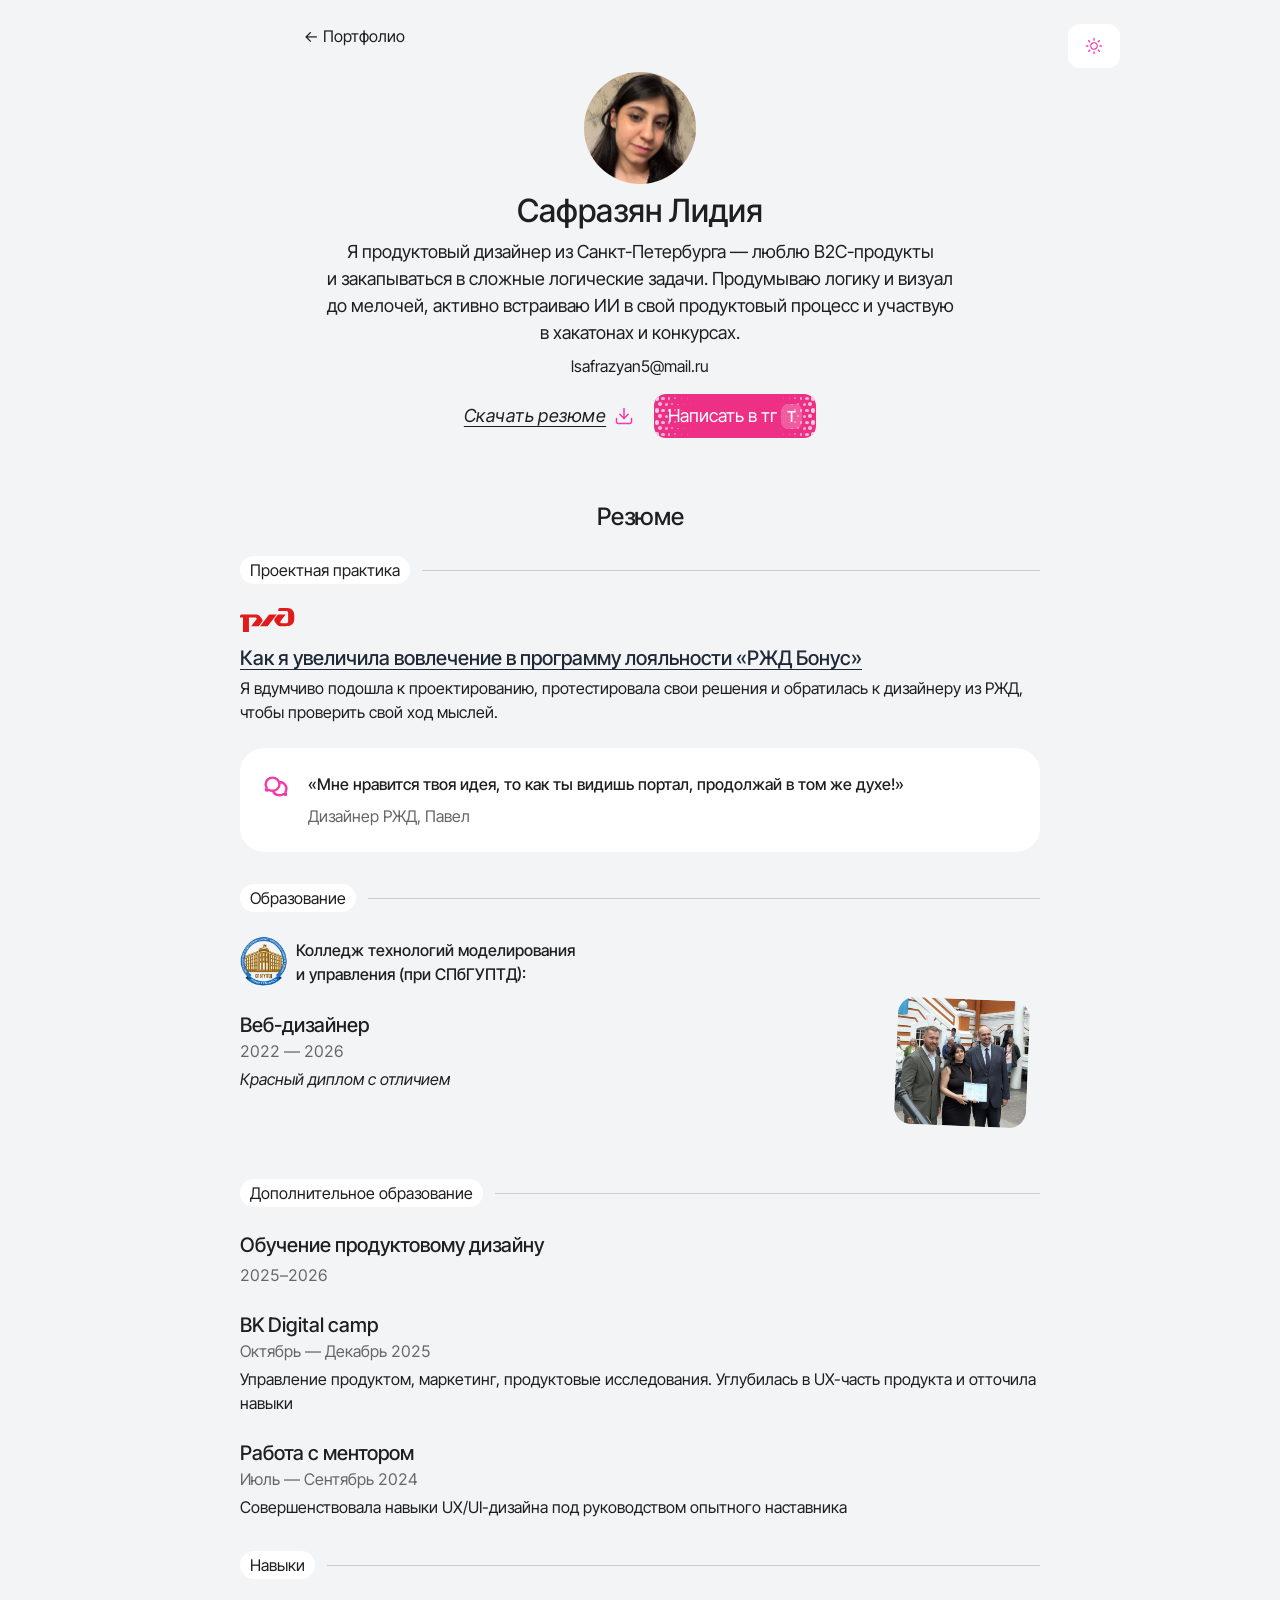
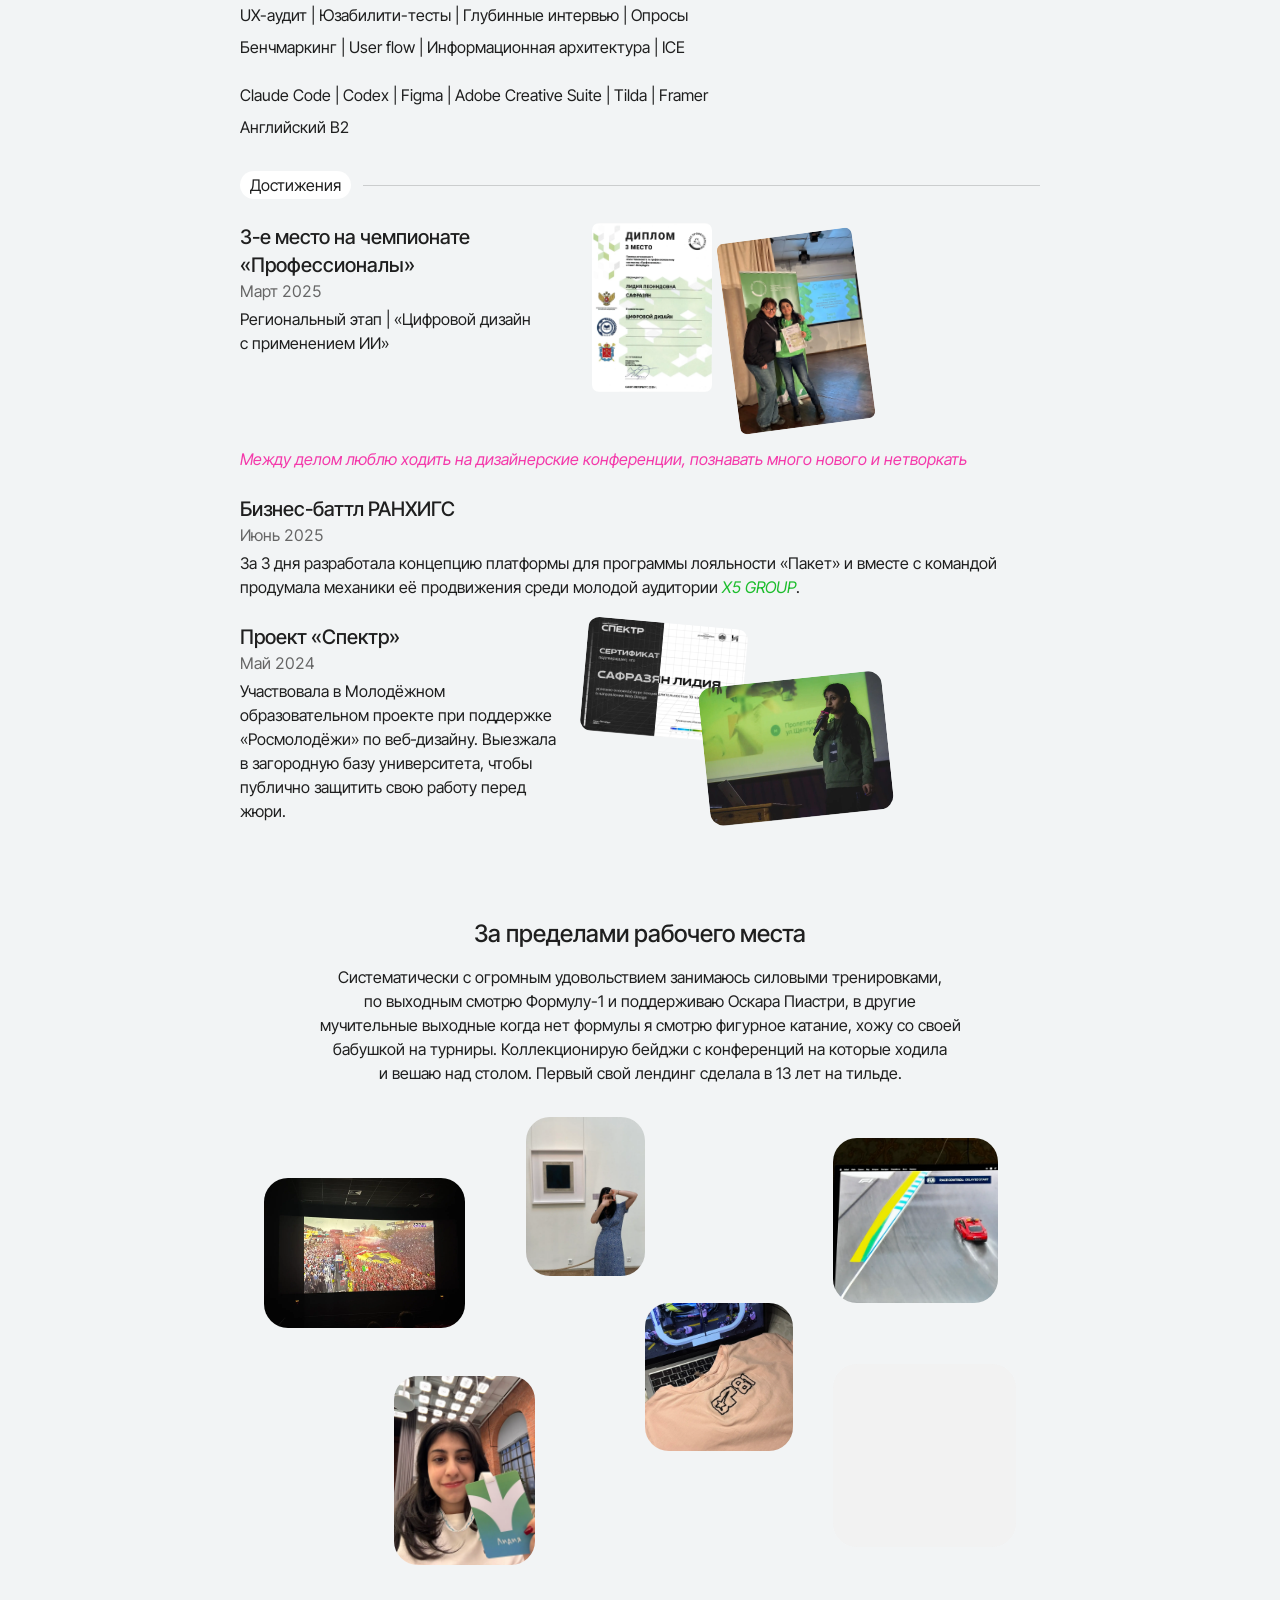
==== commit 3d0a7e80: "Restore desktop collage and move resume link to top right" ====
--- a/resume.html
+++ b/resume.html
@@ -18,10 +18,10 @@
   <link rel="preconnect" href="https://fonts.googleapis.com">
   <link rel="preconnect" href="https://fonts.gstatic.com" crossorigin>
   <link rel="stylesheet" href="css/base.css?v=20261113-light-surfaces">
-  <link rel="stylesheet" href="css/home.css?v=20261118-release">
+  <link rel="stylesheet" href="css/home.css?v=20261118-collage">
   <link rel="stylesheet" href="css/rzd-cover.css?v=20261118-release">
   <link rel="stylesheet" href="css/resume.css?v=20261118-release">
-  <link rel="stylesheet" href="css/home-resume.css?v=20261118-release">
+  <link rel="stylesheet" href="css/home-resume.css?v=20261118-collage">
   <link rel="stylesheet" href="css/concepts.css?v=20261118-mobile">
   <link rel="stylesheet" href="css/tg-button.css?v=20261113-pink-restored">
 
--- a/css/home.css
+++ b/css/home.css
@@ -59,3 +59,6 @@
 }
 
 .home-actions{flex-wrap:wrap}
+
+.home-theme{display:flex;align-items:center;gap:16px}
+.home-resume-page-link{display:inline-flex;align-items:center;min-height:44px;font-size:18px;line-height:24px;text-decoration:underline;text-underline-offset:4px;color:var(--link)}
--- a/css/home-resume.css
+++ b/css/home-resume.css
@@ -130,3 +130,19 @@
 @media(max-width:820px){.resume-title,.resume-content .resume-summary{text-align:left;margin-left:0;margin-right:0}}
 
 @media(max-width:820px){.resume-life .life-title-wrap,.resume-life h2{text-align:left}.resume-life .life-title-wrap{padding:0}}
+
+/* Original Figma collage geometry on desktop; mobile tiles stay separate. */
+@media(min-width:821px){
+ .resume-life{padding:24px}
+ .life-collage{display:block;position:relative;width:100%;aspect-ratio:1.68;margin-top:16px}
+ .resume-life .life-photo{position:absolute;margin:0}
+ .resume-life .life-photo img{border-radius:24px;object-fit:cover}
+ .resume-life .life-photo--race{left:0;top:13.5%;width:26.7%;aspect-ratio:4/3}
+ .resume-life .life-photo--museum{left:34.8%;top:0;width:15.8%;aspect-ratio:3/4}
+ .resume-life .life-photo--formula{left:75.6%;top:4.6%;width:22%;aspect-ratio:1}
+ .resume-life .life-photo--book{left:17.3%;top:57.9%;width:18.8%;aspect-ratio:3/4}
+ .resume-life .life-photo--shirt{left:50.6%;top:41.5%;width:19.7%;aspect-ratio:1}
+ .resume-life .life-photo--skating{left:75.6%;top:55.1%;width:24.4%;aspect-ratio:1}
+}
+
+.resume-project-heading h3 a{color:var(--link);text-decoration:underline;text-underline-offset:4px;text-decoration-thickness:1px}
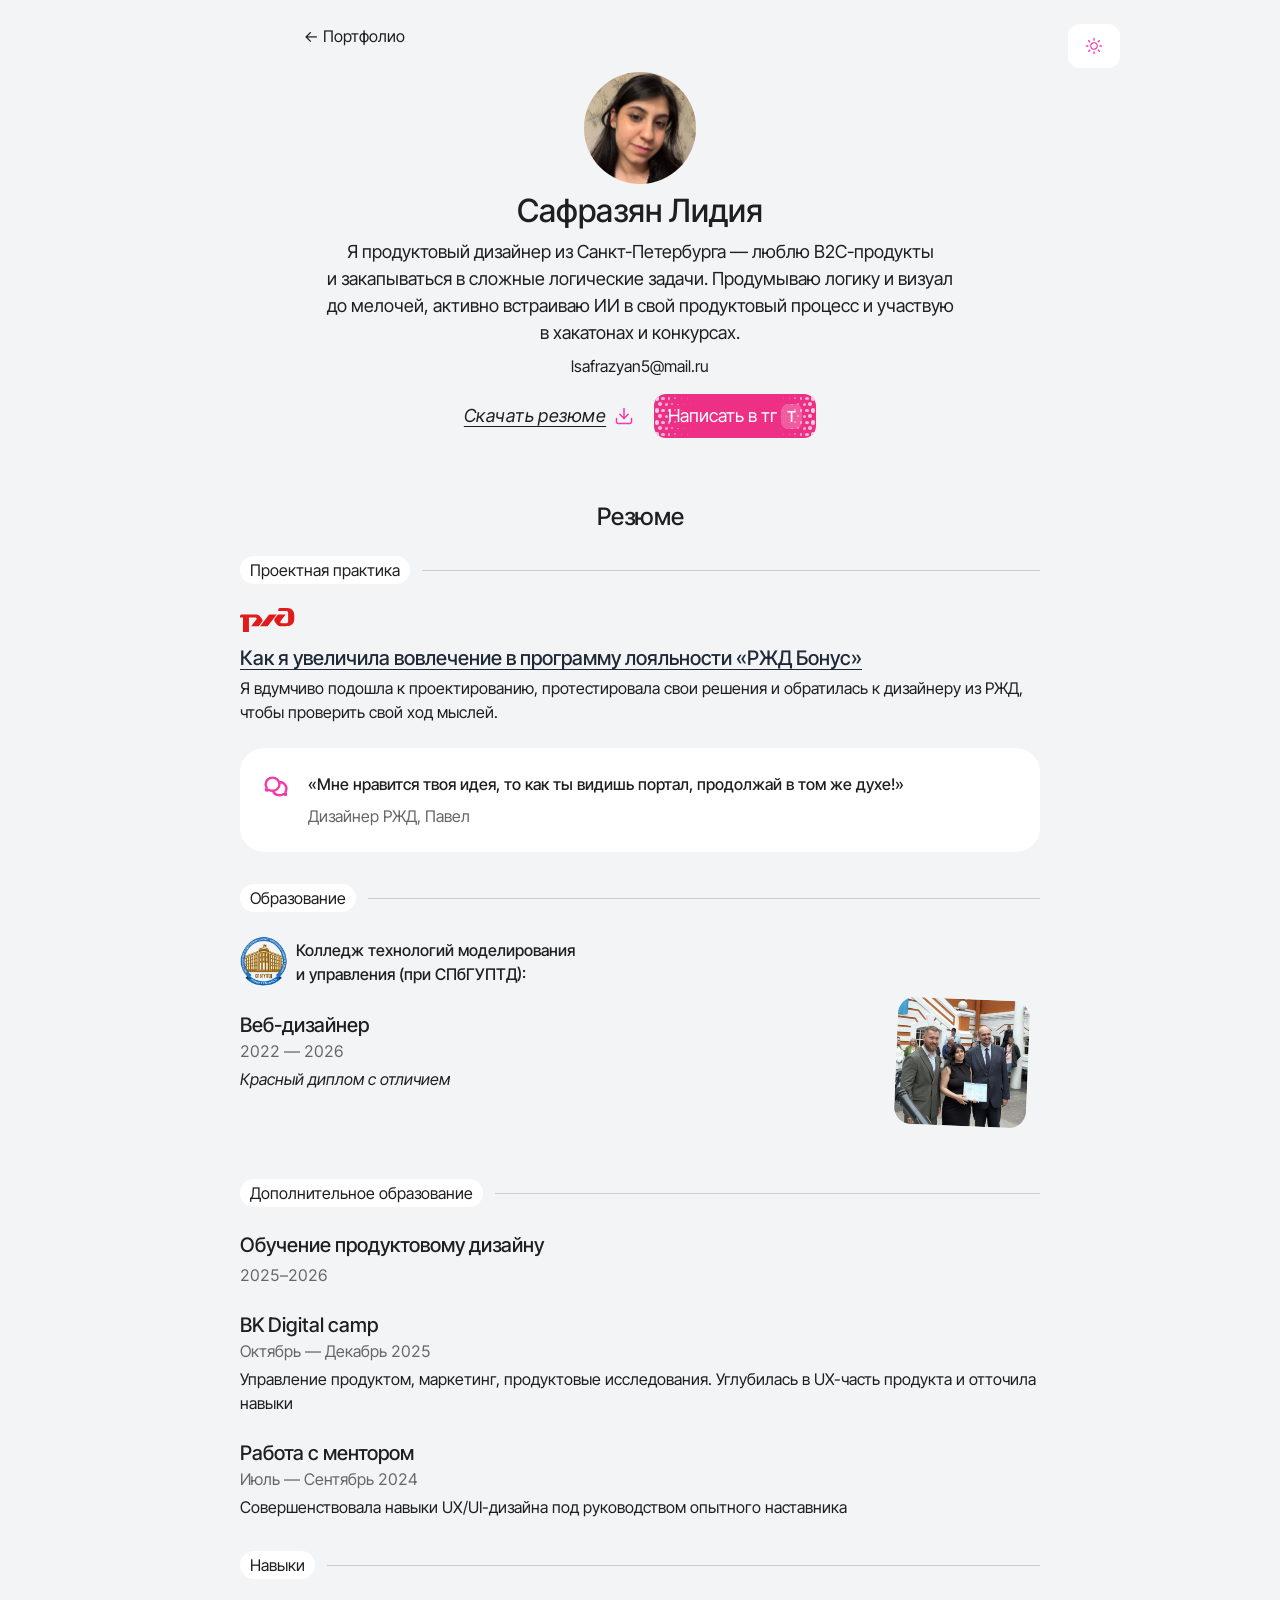
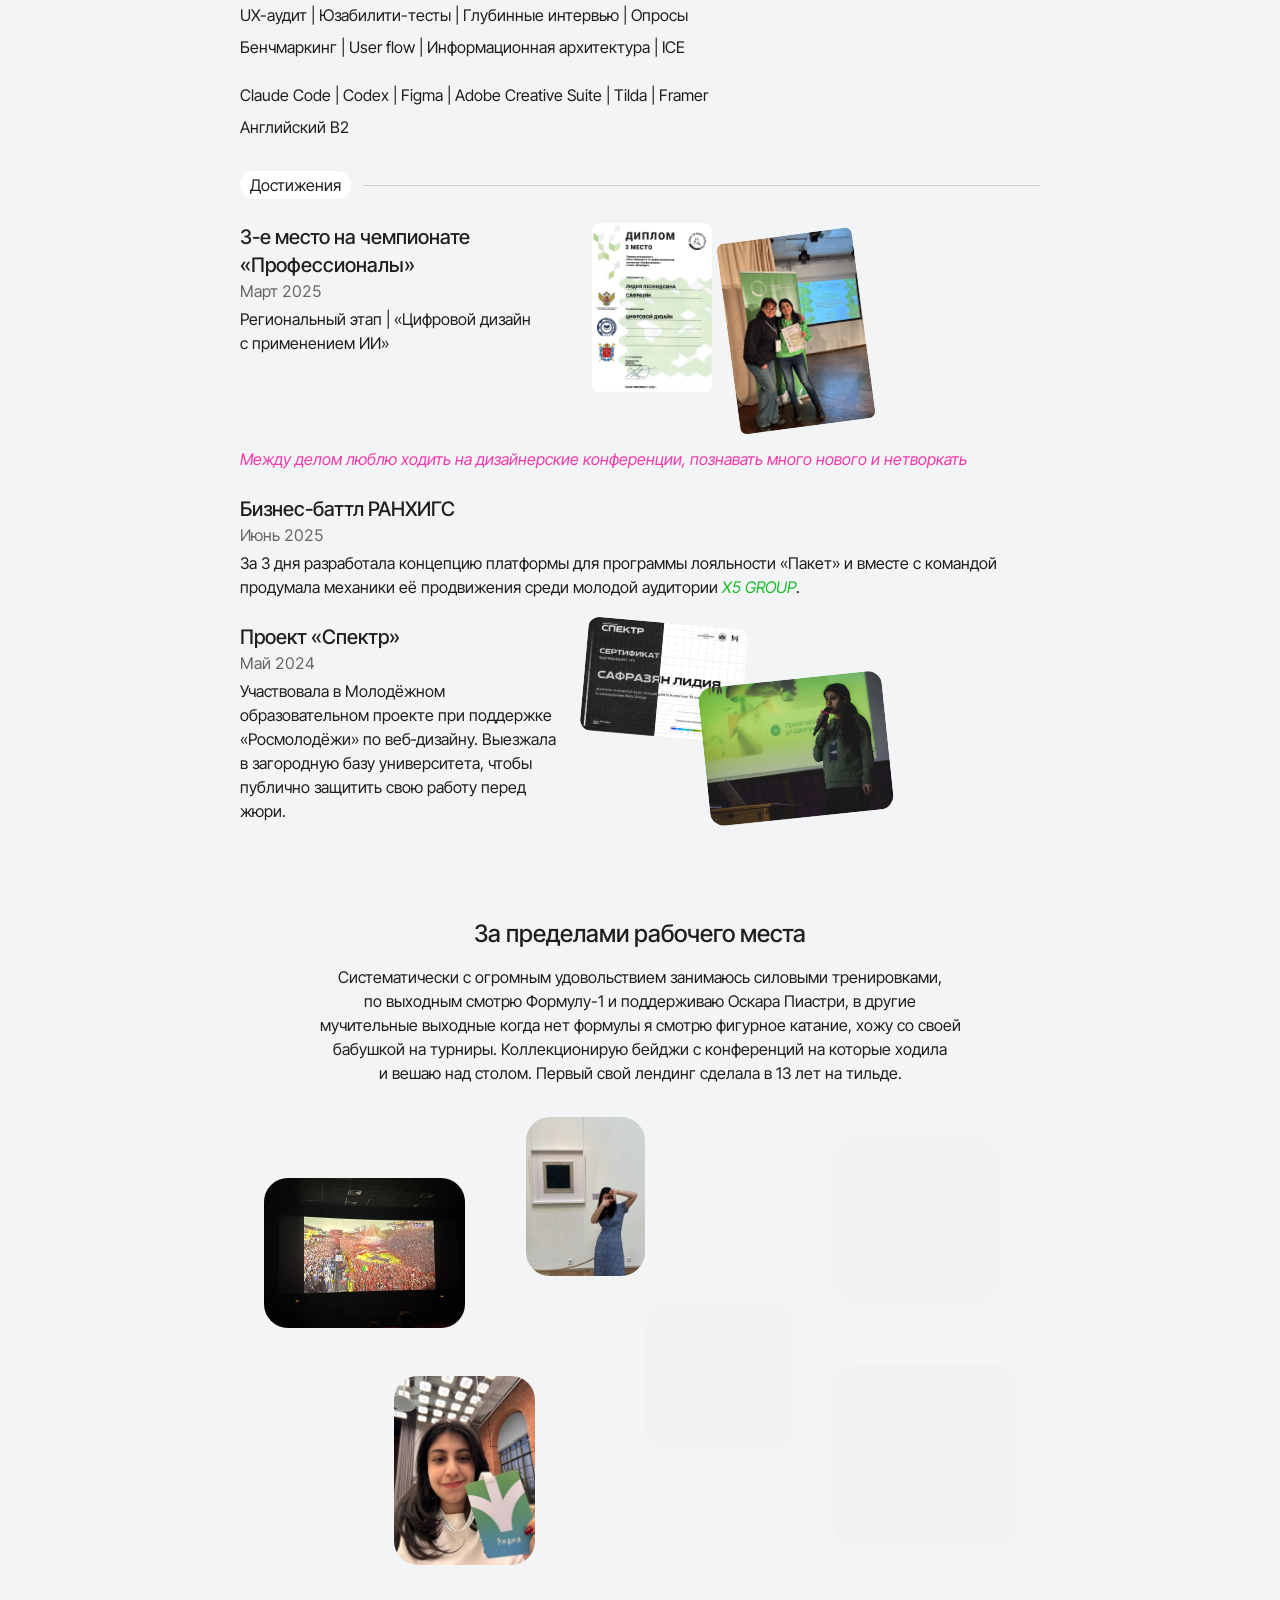
==== commit af0e2540: "Simplify Alfa case, reuse shared design system and optimize media losslessly" ====
--- a/resume.html
+++ b/resume.html
@@ -17,7 +17,7 @@
   </script>
   <link rel="preconnect" href="https://fonts.googleapis.com">
   <link rel="preconnect" href="https://fonts.gstatic.com" crossorigin>
-  <link rel="stylesheet" href="css/base.css?v=20261113-light-surfaces">
+  <link rel="stylesheet" href="css/base.css?v=20261118-case-clean">
   <link rel="stylesheet" href="css/home.css?v=20261118-collage">
   <link rel="stylesheet" href="css/rzd-cover.css?v=20261118-release">
   <link rel="stylesheet" href="css/resume.css?v=20261118-release">
--- a/css/base.css
+++ b/css/base.css
@@ -1,6 +1,8 @@
 /* Общие стили сайта: шрифты, цвета, шапка, кнопки, контакты.
    Подключается на всех страницах нового вида (главная, кейсы). */
 @import url('https://fonts.googleapis.com/css2?family=Inter+Tight:ital,wght@0,400;0,500;1,400&display=swap');
+@font-face{font-family:"Inter Tight";src:url("../assets/fonts/inter-tight-variable.woff2") format("woff2");font-weight:100 900;font-style:normal;font-display:swap}
+
 /* Felidae — антиква для имени, файл шрифта прислала Лидия */
 @font-face{font-family:"Felidae";src:url("../assets/fonts/felidae.woff2") format("woff2");font-weight:400;font-style:normal;font-display:swap}
 
--- a/css/rzd-cover.css
+++ b/css/rzd-cover.css
@@ -22,3 +22,5 @@
 html[data-theme=dark] .rzd-cover-title{color:#fff}
 .rzd-cover-tag,.rzd-cover-feedback{padding-left:8px;padding-right:8px}
 .rzd-cover-feedback{border-radius:11.361388cqw}
+
+@media(min-width:821px){.rzd-cover-phone{top:8cqw;left:61cqw}}
